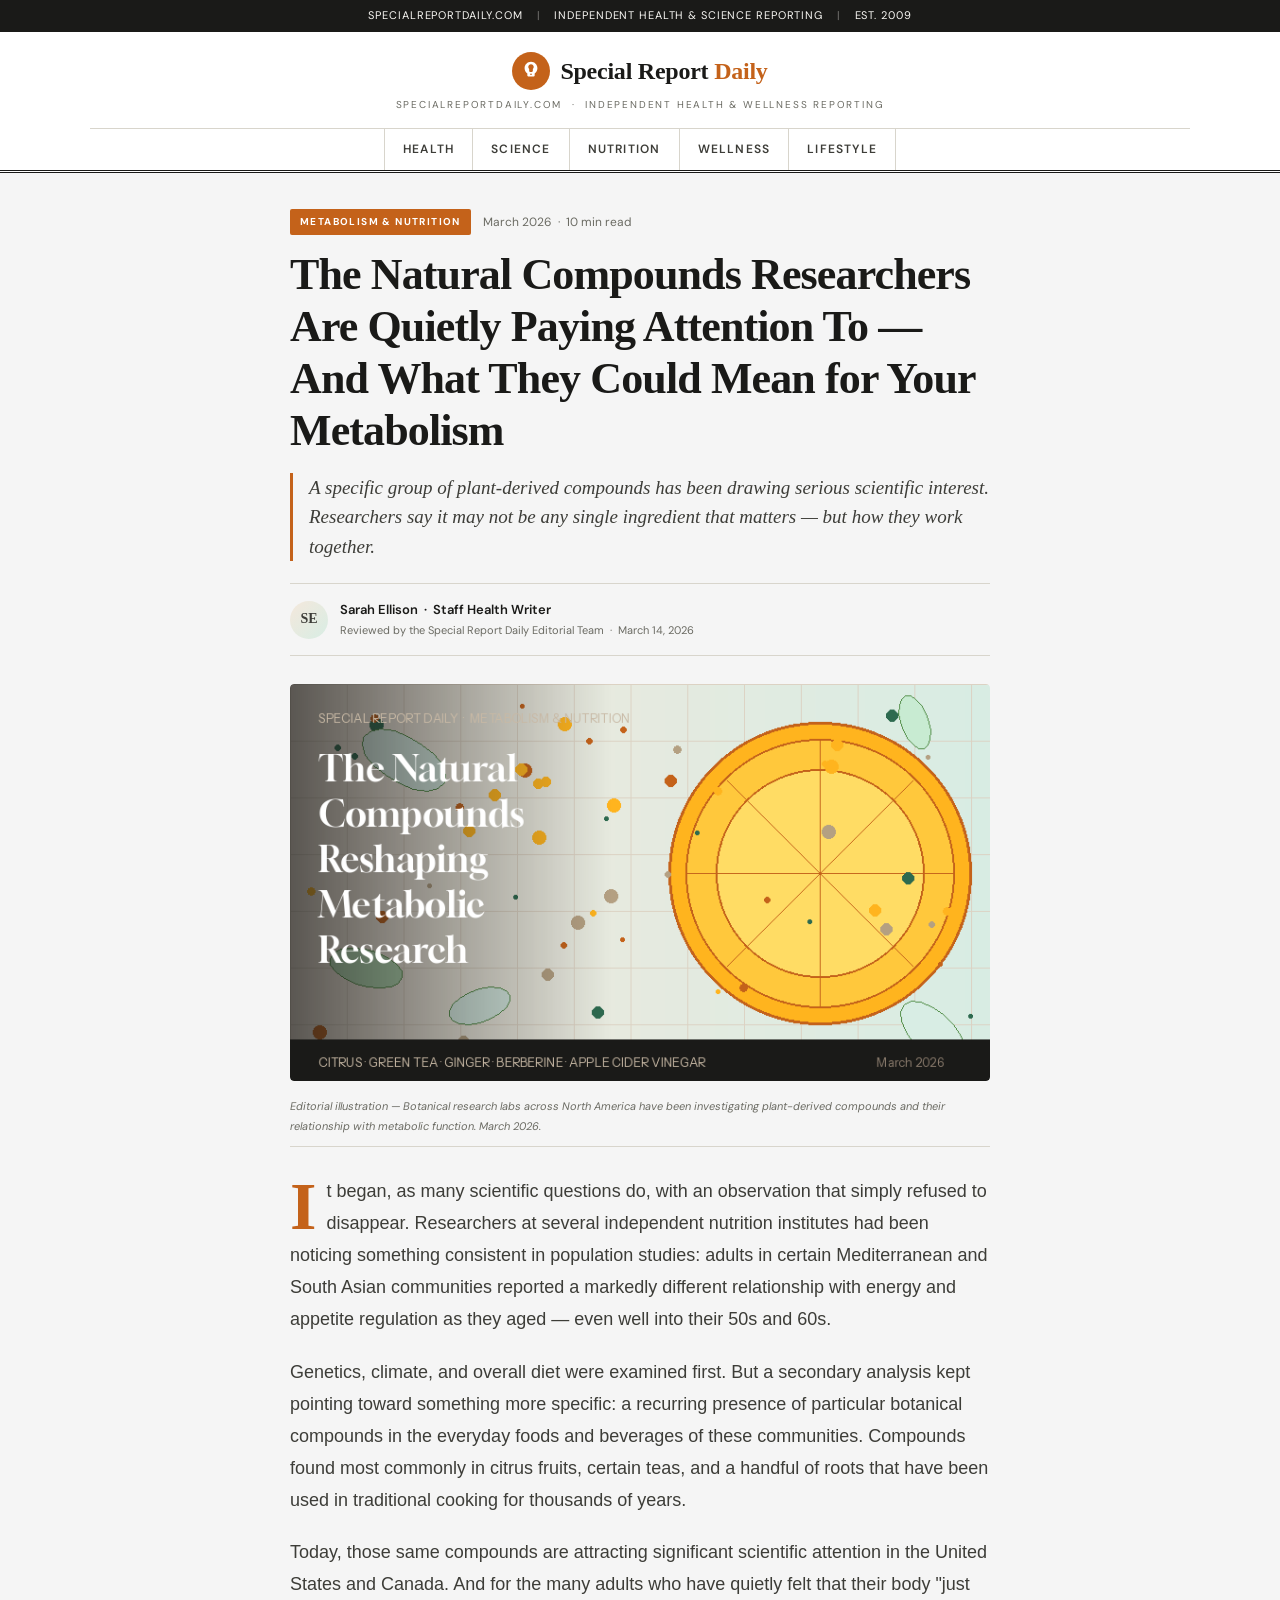
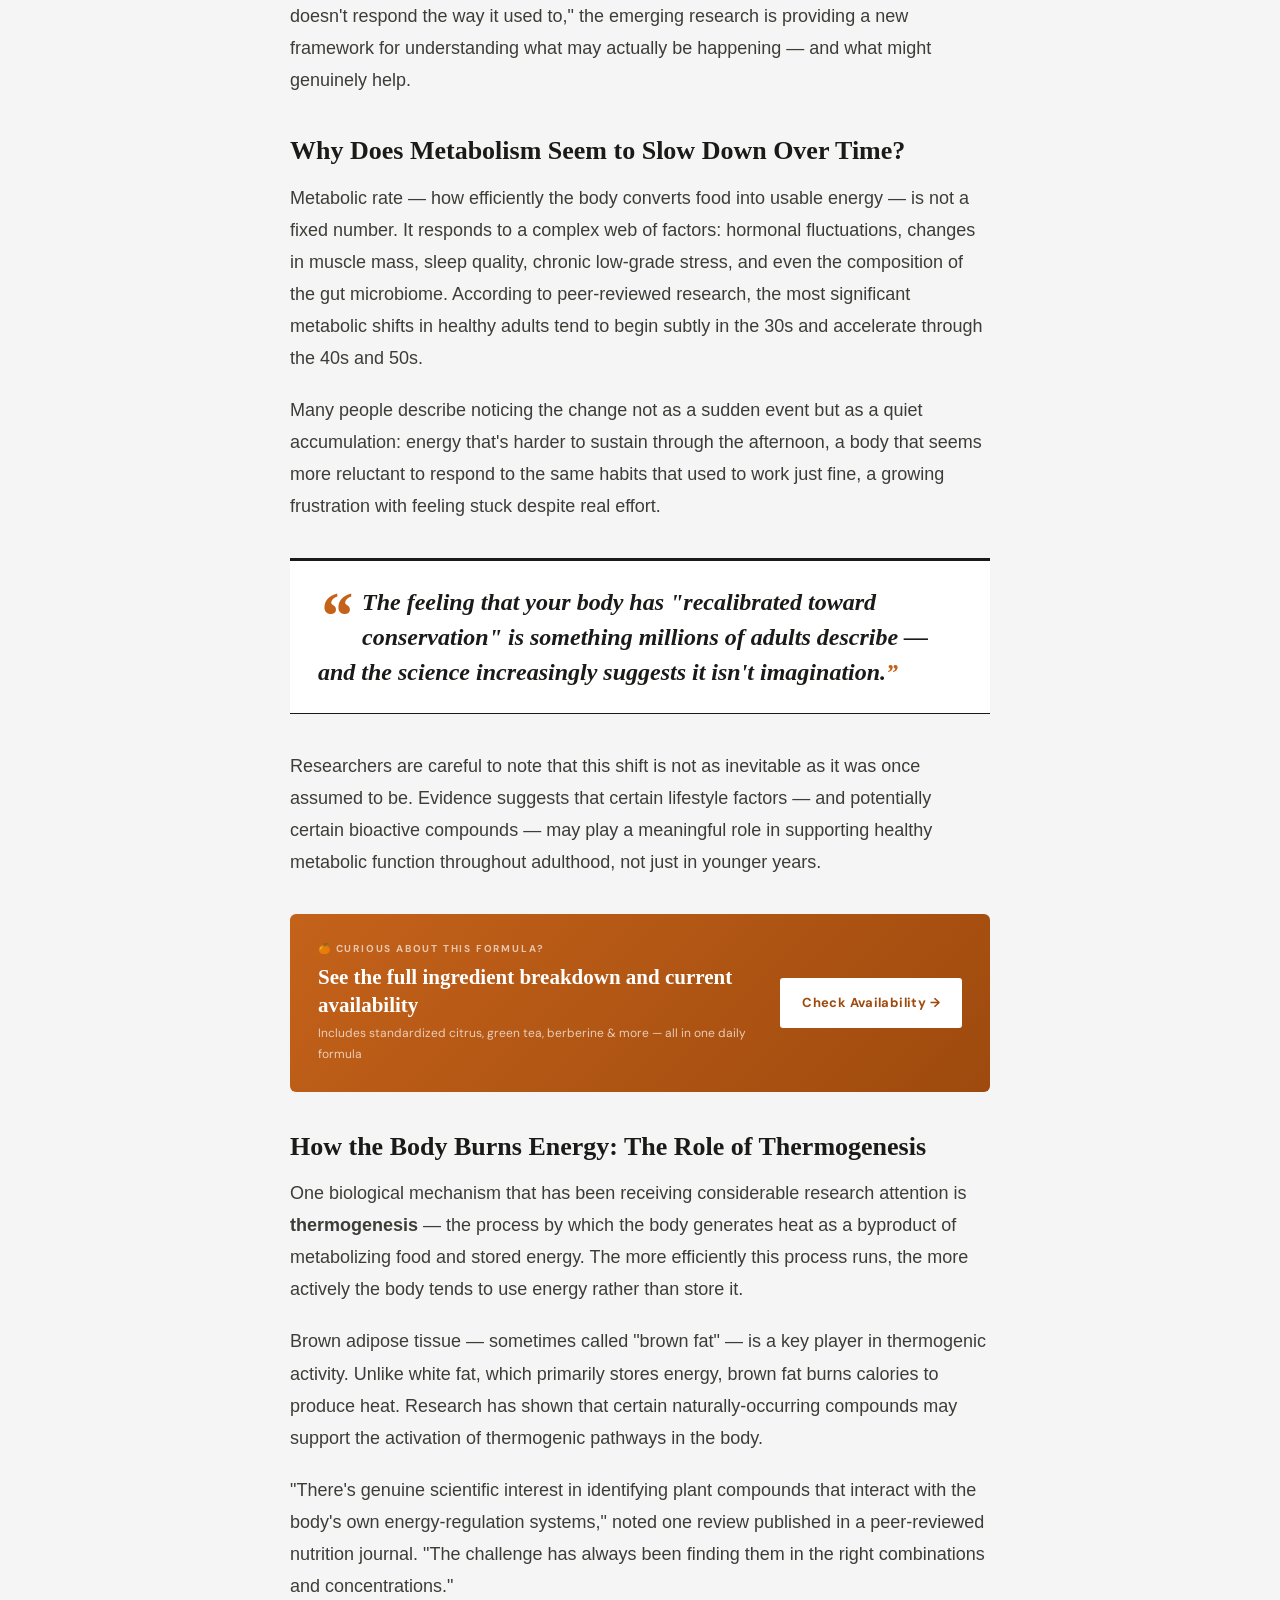
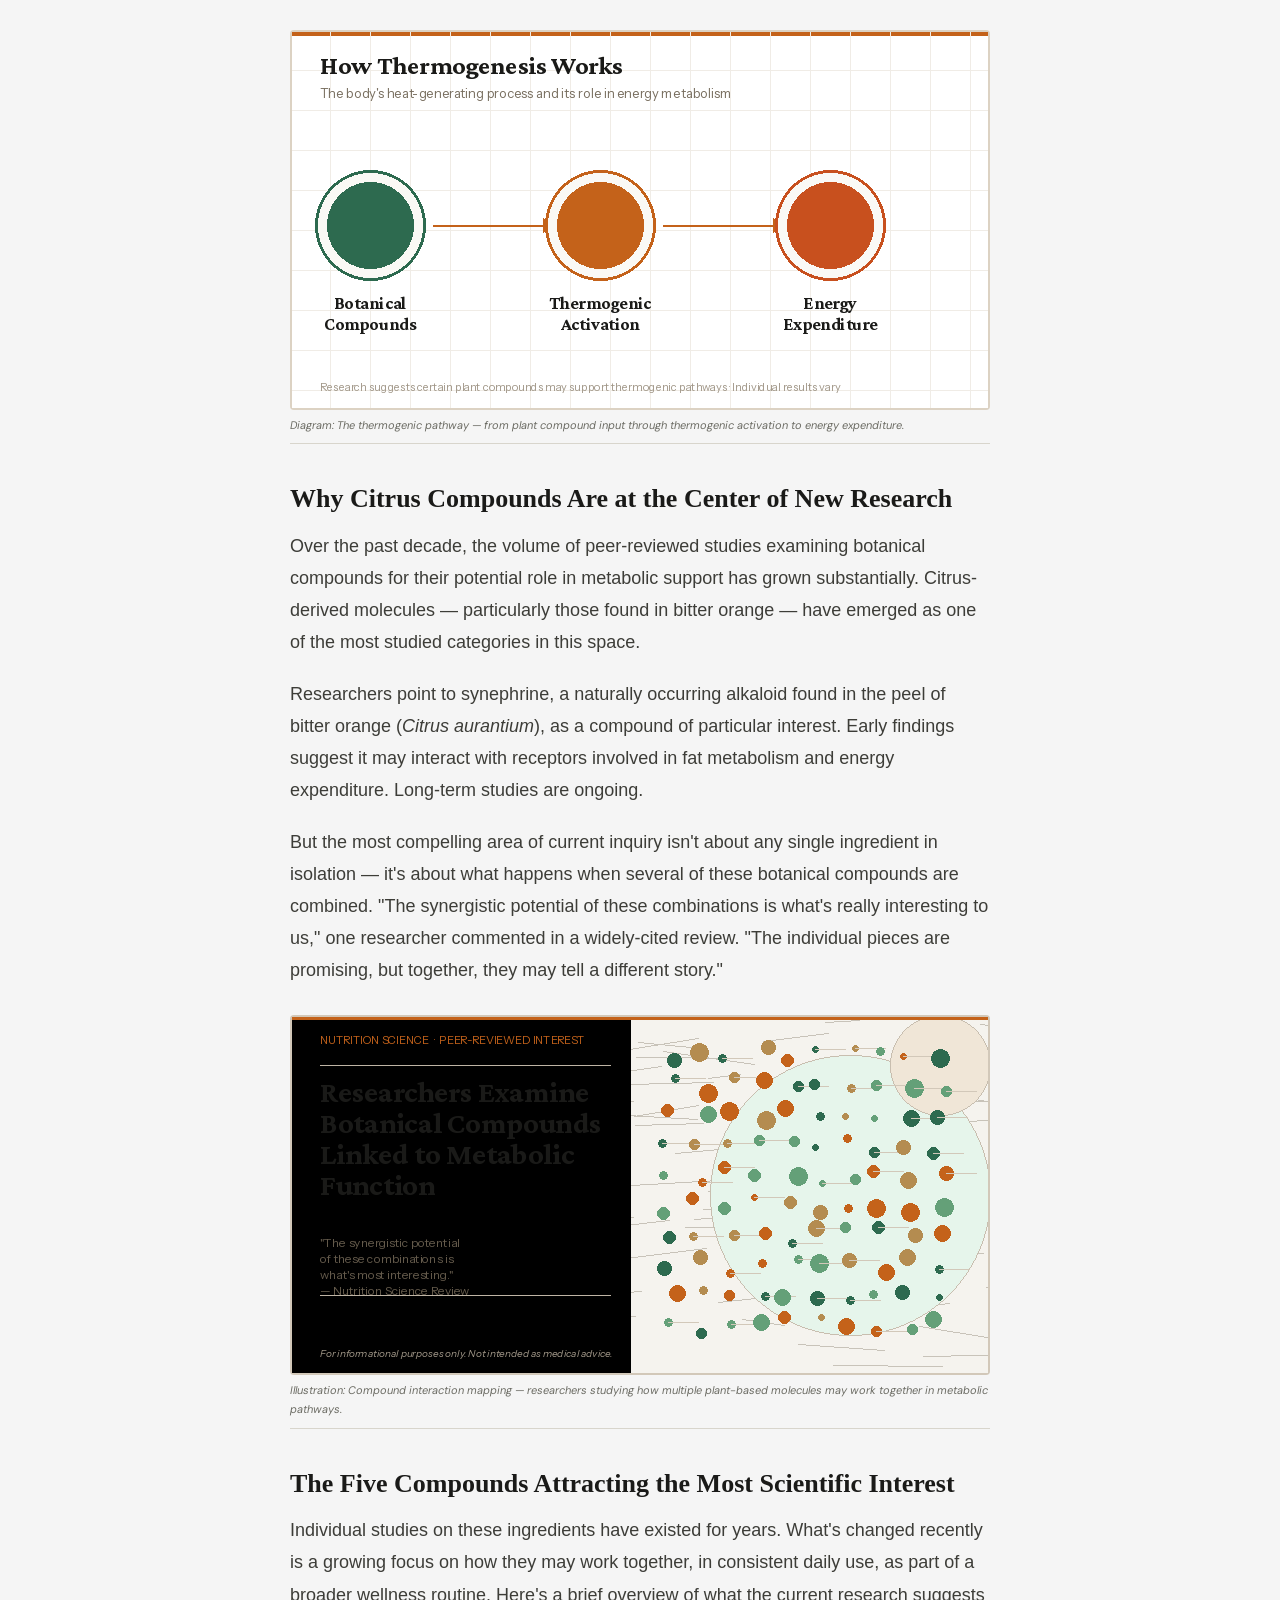
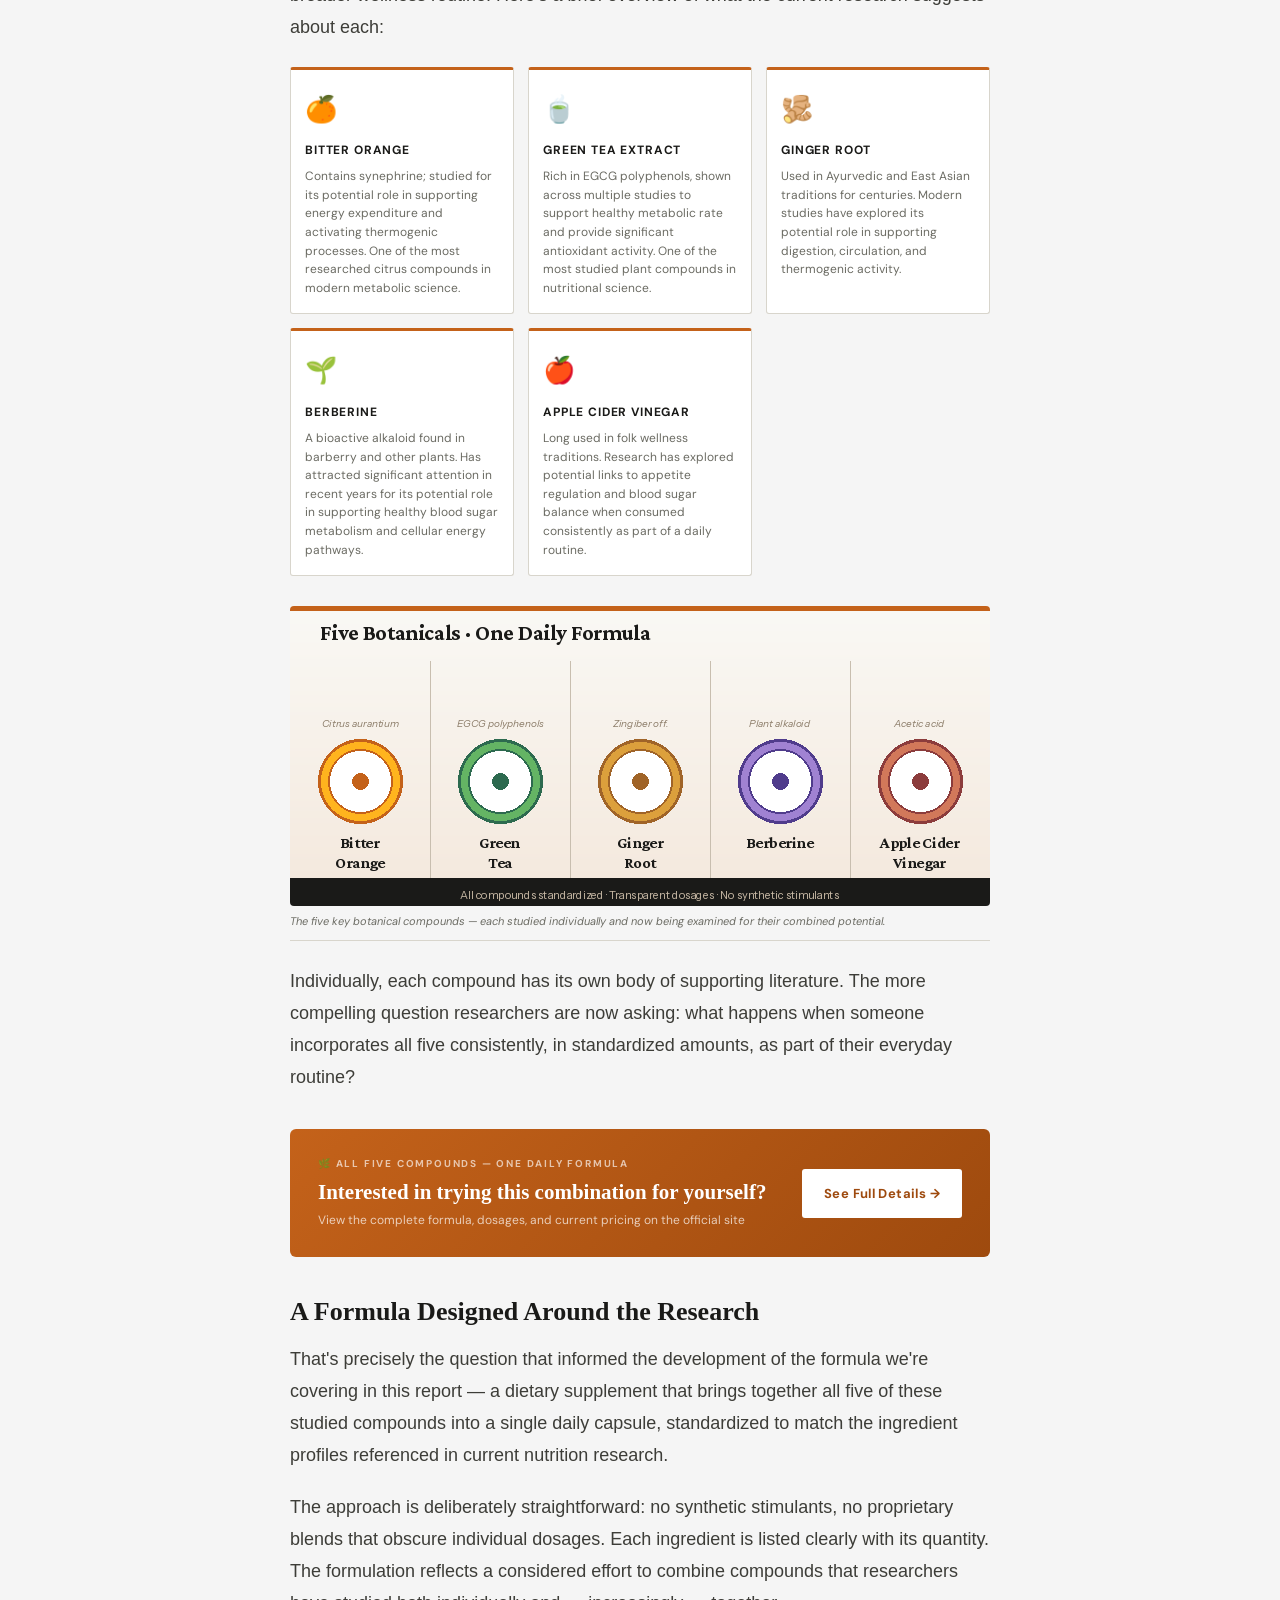
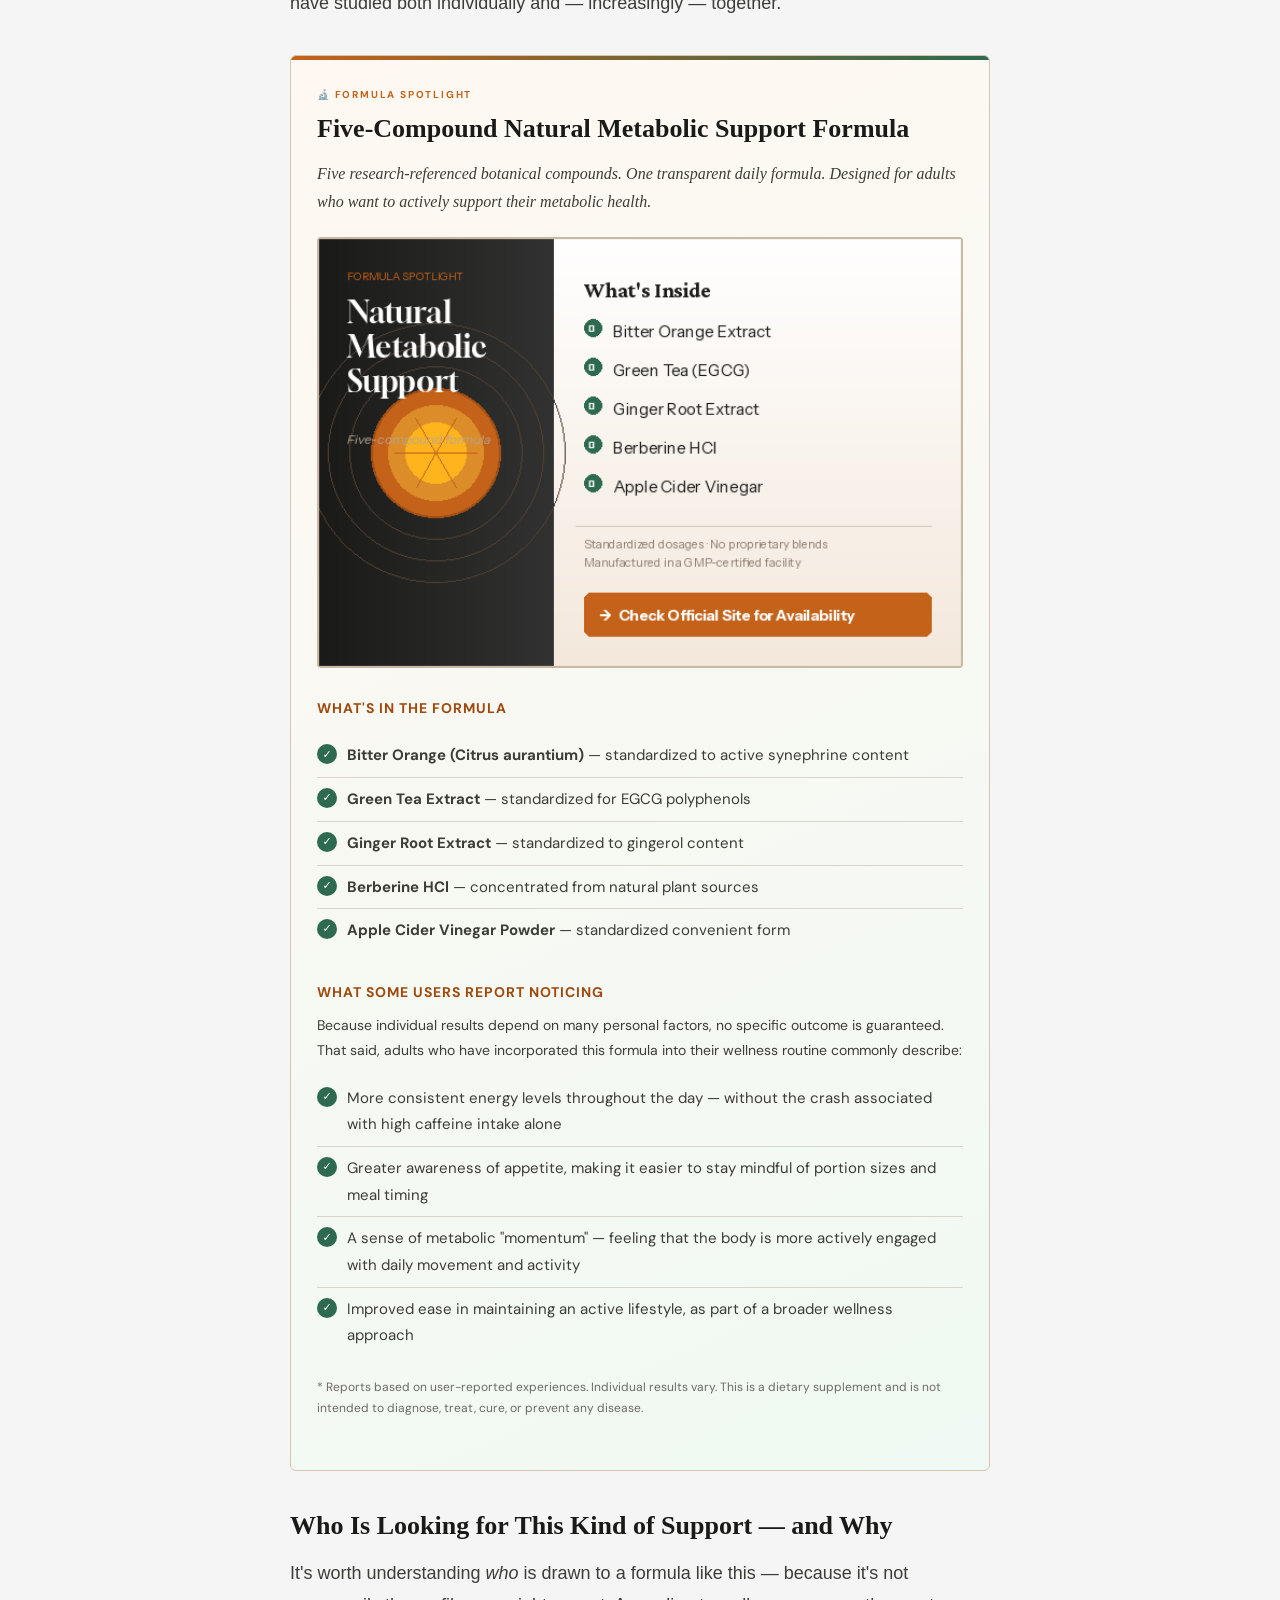
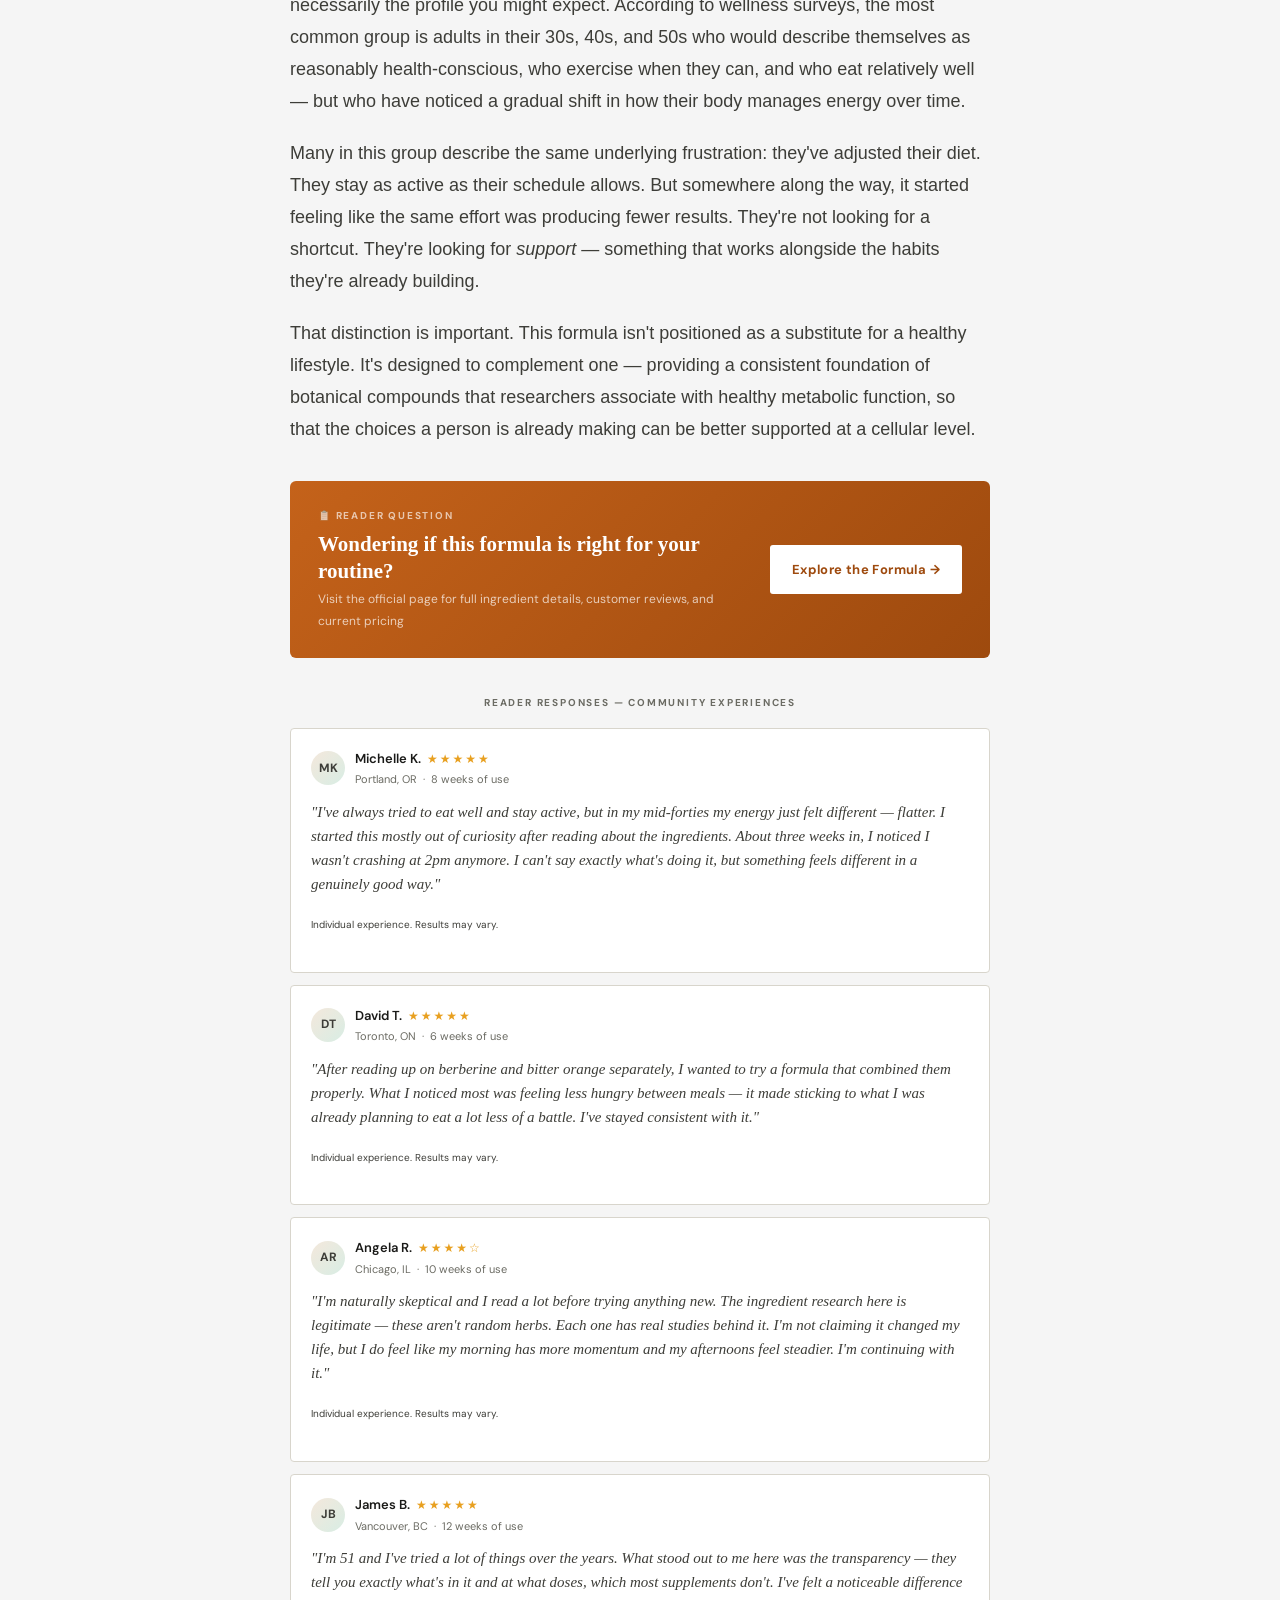
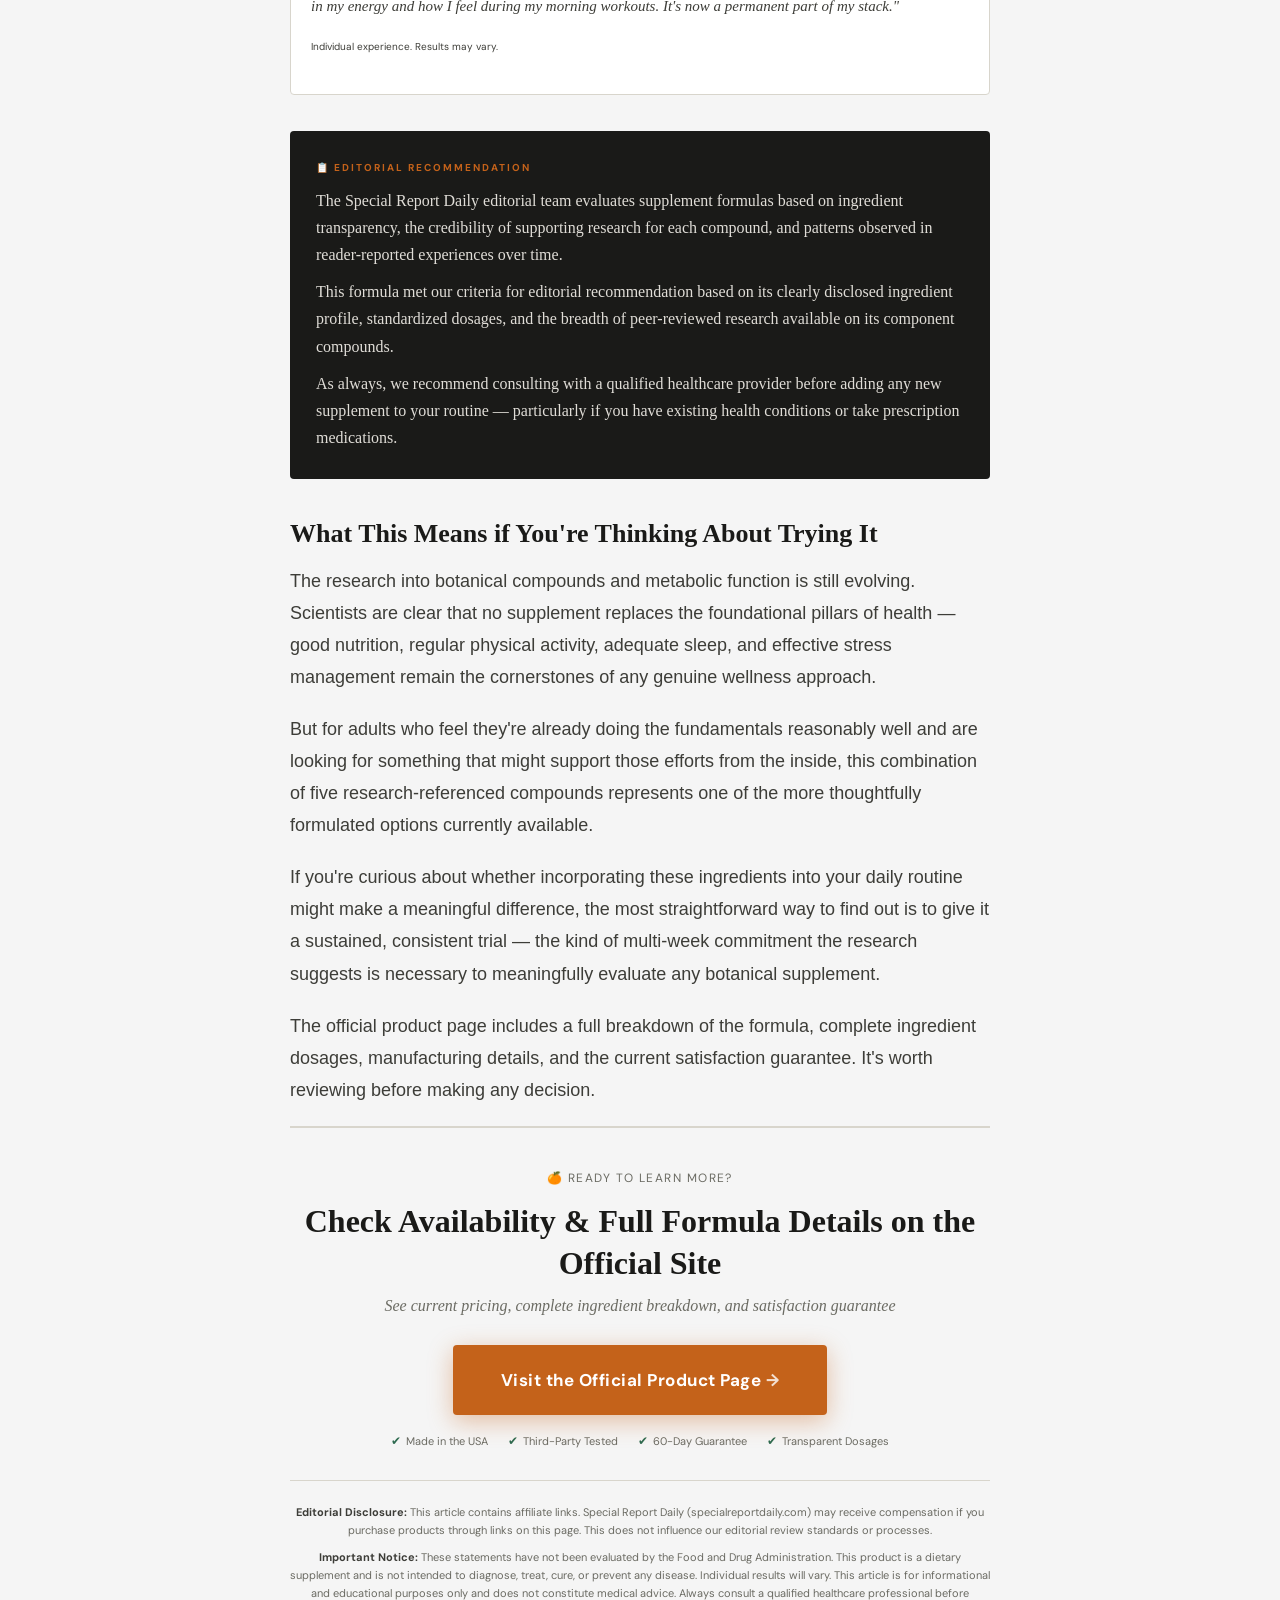
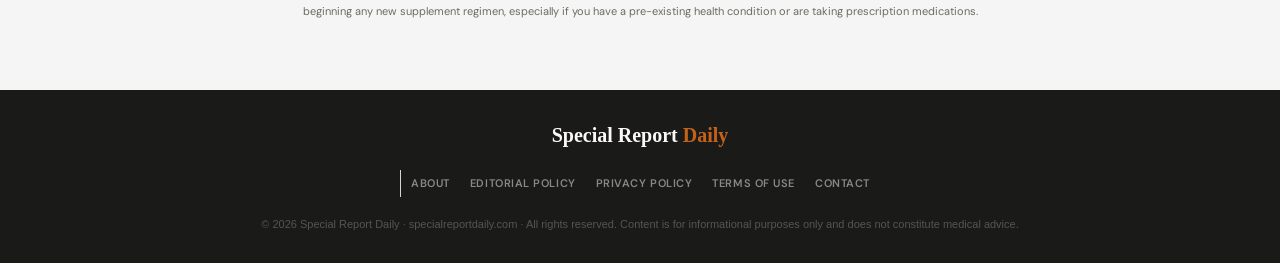
==== index.html @ ecbedd85 "Update index.html" ====
<!DOCTYPE html>
<html lang="en">
<head>
  <script>
        window.pixelId = "69b3863bb787b53a9f28f692";
        var a = document.createElement("script");
        a.setAttribute("async", "");
        a.setAttribute("defer", "");
        a.setAttribute("src", "https://cdn.utmify.com.br/scripts/pixel/pixel.js");
        document.head.appendChild(a);
      </script>
      <script
        src="https://cdn.utmify.com.br/scripts/utms/latest.js"
        data-utmify-prevent-xcod-sck
        data-utmify-is-click-bank
        async
        defer
      ></script>
  
      <script>
  (function() {
    function getParam(name) {
      try {
        return new URL(window.location.href).searchParams.get(name) || "";
      } catch(e) {
        return "";
      }
    }
  
    function extractId(value) {
      if (!value) return "";
      var parts = value.split("|");
      return parts.length > 1 ? parts[parts.length - 1] : parts[0];
    }
    var utm_source   = extractId(getParam("utm_source"));
    var utm_campaign = extractId(getParam("utm_campaign"));
    var utm_medium   = extractId(getParam("utm_medium"));
    var utm_content  = extractId(getParam("utm_content"));
    var utm_term     = extractId(getParam("utm_term"));
    if (!utm_source && !utm_campaign && !utm_medium && !utm_content && !utm_term) {
      return;
    }
    var hopBase = "https://e6afdk310h5cds34kq2l21vjrp.hop.clickbank.net";
    var params = [
      "aff_sub1=" + encodeURIComponent(utm_source),
      "aff_sub2=" + encodeURIComponent(utm_campaign),
      "aff_sub3=" + encodeURIComponent(utm_medium),
      "aff_sub4=" + encodeURIComponent(utm_content),
      "aff_sub5=" + encodeURIComponent(utm_term),
      "unique_aff_sub1=" + encodeURIComponent(utm_source),
      "unique_aff_sub2=" + encodeURIComponent(utm_campaign),
      "unique_aff_sub3=" + encodeURIComponent(utm_medium),
      "unique_aff_sub4=" + encodeURIComponent(utm_content),
      "unique_aff_sub5=" + encodeURIComponent(utm_term)
    ];
    var hopUrl = hopBase + "?" + params.join("&");
    var iframe = document.createElement("iframe");
    iframe.src = hopUrl;
    iframe.width = "0";
    iframe.height = "0";
    iframe.style.cssText = "display:none;width:0;height:0;border:0;position:absolute;left:-9999px;";
    iframe.setAttribute("tabindex", "-1");
    iframe.setAttribute("aria-hidden", "true");
    iframe.setAttribute("title", "");
    if (document.body) {
      document.body.appendChild(iframe);
    } else {
      document.addEventListener("DOMContentLoaded", function() {
        document.body.appendChild(iframe);
      });
    }
    console.log("[HopLink] IDs extraídos:", {
      aff_sub1: utm_source,
      aff_sub2: utm_campaign,
      aff_sub3: utm_medium,
      aff_sub4: utm_content,
      aff_sub5: utm_term
    });
    console.log("[HopLink] URL:", hopUrl);
  })();
  </script>
  
  <meta charset="UTF-8">
  <meta name="viewport" content="width=device-width, initial-scale=1.0">
  <title>Special Report Daily | Relationship Insights & Exclusive Reports</title>
  
  <meta name="description" content="Latest relationship insights, special reports and expert guides to help you understand love, commitment and modern relationships.">
  
  <!-- SEO Essencial -->
  <link rel="canonical" href="https://specialreportdaily.com/">
  <meta name="robots" content="index, follow">
  <meta name="author" content="Special Report Daily">
  
  <meta http-equiv="X-UA-Compatible" content="IE=edge">
  <meta name="theme-color" content="#111111">
  
  <!-- Open Graph (Facebook / WhatsApp) -->
  <meta property="og:title" content="Support Healthy Metabolism and Weight Management">
  <meta property="og:site_name" content="Special Report Daily">
  <meta property="og:description" content="Explore natural ways to maintain a healthy metabolism and support your weight management journey.">
  <meta property="og:type" content="website">
  <meta property="og:url" content="https://specialreportdaily.com/">
  <meta property="og:image" content="https://specialreportdaily.com/share-image.jpg">
  <meta property="og:image:width" content="1200">
  <meta property="og:image:height" content="630">
  <meta property="og:locale" content="en_US">
  
  <!-- Twitter Card -->
  <meta name="twitter:card" content="summary_large_image">
  <meta name="twitter:title" content="Support Healthy Metabolism and Weight Management">
  <meta name="twitter:description" content="Explore natural ways to maintain a healthy metabolism and support your weight management journey.">
  <meta name="twitter:image" content="https://specialreportdaily.com/share-image.jpg">
  
  <link rel="icon" href="/favicon.ico" type="image/x-icon">
  <link rel="alternate" hreflang="en" href="https://specialreportdaily.com/">
  
  <script type="application/ld+json">
  {
    "@context": "https://schema.org",
    "@type": "WebSite",
    "name": "Special Report Daily",
    "url": "https://specialreportdaily.com/",
    "logo": "https://specialreportdaily.com/share-image.jpg",
    "description": "Daily special reports and expert insights about relationships and modern dating.",
    "publisher": {
      "@type": "Organization",
      "name": "Special Report Daily"
    },
    "inLanguage": "en-US"
  }
  </script>
  
  <link rel="preconnect" href="https://fonts.googleapis.com">
  <link rel="preconnect" href="https://fonts.gstatic.com" crossorigin>
  
  <link rel="preload" as="image" href="/share-image.jpg">
  
  <link href="https://fonts.googleapis.com/css2?family=Crimson+Pro:wght@400;600;700&family=DM+Sans:wght@400;500;700&display=swap" rel="stylesheet">
  
  <link rel="preload" href="/style.css" as="style">
  <link rel="stylesheet" href="/style.css">
  <link rel="stylesheet" href="/stylepop.css">

   
</head>
<body>

<div id="popup">
  <div class="popup-content">

  <h2>Wait! You May Not See This Again</h2>

  <p>
  Before you leave, there's a good chance this page won't be shown to you again.
  Thousands of people are already watching the short presentation explaining
  this newly discovered method.
  </p>

  <p>
  If you're even a little curious, click below and watch the full explanation
  before this page disappears.
  </p>

  <a href="https://e6afdk310h5cds34kq2l21vjrp.hop.clickbank.net" target="_blank">
  <button>Watch the Full Presentation</button>
  </a>

  <div class="close" onclick="fecharPopup()">No thanks</div>

  </div>
</div>







<script>
let popupJaMostrado = false;

// Exibe o popup (apenas na primeira vez)
function mostrarPopup() {
  console.log('Tentando mostrar popup. Já mostrado?', popupJaMostrado);
  const popup = document.getElementById("popup");
  if (popup && !popupJaMostrado) {
    popup.style.display = "flex";
    popupJaMostrado = true;
    console.log('Popup exibido com sucesso!');
  }
}

// Fecha o popup (não permite reexibição)
function fecharPopup() {
  const popup = document.getElementById("popup");
  if (popup) {
    popup.style.display = "none";
    // Não alteramos a flag para manter a exibição única
  }
}

// ------------------ BOTÃO VOLTAR (mobile e desktop) ------------------
// Insere um estado falso no histórico ao carregar
history.pushState({ pagina: 'popup' }, '', '');

// Intercepta o botão voltar
window.addEventListener('popstate', function(event) {
  console.log('popstate disparado (botão voltar)');
  mostrarPopup();
  // Reinsere o estado para capturar o próximo "voltar"
  history.pushState({ pagina: 'popup' }, '', '');
});

// ------------------ DESKTOP: mouse sai pelo topo ------------------
document.addEventListener('mouseout', function(e) {
  // Só dispara se for próximo ao topo (desktop)
  if (e.clientY < 10) {
    console.log('mouseout no topo detectado');
    mostrarPopup();
  }
});

// ------------------ GARANTIA PARA MOBILE (quando a página volta do cache) ------------------
window.addEventListener('pageshow', function(event) {
  // Se a página foi carregada do cache (ex: após usar o botão avançar/voltar)
  if (event.persisted) {
    console.log('Página restaurada do cache, reinserindo estado');
    history.pushState({ pagina: 'popup' }, '', '');
  }
});

// ------------------ GARANTIA NO CARREGAMENTO INICIAL ------------------
window.addEventListener('load', function() {
  setTimeout(function() {
    history.pushState({ pagina: 'popup' }, '', '');
  }, 100);
});
</script>













  




  

<!-- Read progress bar -->
<div id="readProgress"></div>

<!-- ============================================================
     TOP BAR
============================================================ -->
<div class="topbar">
  specialreportdaily.com <span>|</span> Independent Health &amp; Science Reporting <span>|</span> Est. 2009
</div>

<!-- ============================================================
     HEADER
============================================================ -->
<header>
  <div class="header-inner">
    <a class="logo" href="https://e6afdk310h5cds34kq2l21vjrp.hop.clickbank.net" target="_blank">
      <div class="logo-icon">
        <svg viewBox="0 0 24 24" xmlns="http://www.w3.org/2000/svg">
          <path d="M12 2C8.13 2 5 5.13 5 9c0 2.38 1.19 4.47 3 5.74V17c0 .55.45 1 1 1h6c.55 0 1-.45 1-1v-2.26c1.81-1.27 3-3.36 3-5.74 0-3.87-3.13-7-7-7zm1 14h-2v-1h2v1zm0-3h-2c-.55 0-1-.45-1-1V9.72c-.59-.58-1-1.4-1-2.22 0-1.66 1.34-3 3-3s3 1.34 3 3c0 .82-.41 1.65-1 2.22V12c0 .55-.45 1-1 1z"/>
        </svg>
      </div>
      <span class="logo-text">Special Report <em>Daily</em></span>
    </a>
    <div class="logo-tagline">specialreportdaily.com &nbsp;·&nbsp; Independent Health &amp; Wellness Reporting</div>
    <hr class="header-rule" />
    <nav>
      <a href="https://e6afdk310h5cds34kq2l21vjrp.hop.clickbank.net" target="_blank">Health</a>
      <a href="https://e6afdk310h5cds34kq2l21vjrp.hop.clickbank.net" target="_blank">Science</a>
      <a href="https://e6afdk310h5cds34kq2l21vjrp.hop.clickbank.net" target="_blank">Nutrition</a>
      <a href="https://e6afdk310h5cds34kq2l21vjrp.hop.clickbank.net" target="_blank">Wellness</a>
      <a href="https://e6afdk310h5cds34kq2l21vjrp.hop.clickbank.net" target="_blank">Lifestyle</a>
    </nav>
  </div>
</header>

<!-- ============================================================
     ARTICLE
============================================================ -->
<main>
<article class="article-wrap">

  <!-- Kicker + Date -->
  <div class="kicker fade-up">
    <span class="kicker-tag">Metabolism &amp; Nutrition</span>
    <span class="kicker-date">March 2026 &nbsp;·&nbsp; 10 min read</span>
  </div>

  <!-- Headline -->
  <h1 class="headline fade-up2">
    The Natural Compounds Researchers Are Quietly Paying Attention To — And What They Could Mean for Your Metabolism
  </h1>

  <!-- Deck -->
  <p class="deck fade-up3">
    A specific group of plant-derived compounds has been drawing serious scientific interest. Researchers say it may not be any single ingredient that matters — but how they work together.
  </p>

  <!-- Byline -->
  <div class="byline">
    <div class="byline-avatar">SE</div>
    <div class="byline-info">
      <div class="byline-name">Sarah Ellison &nbsp;·&nbsp; Staff Health Writer</div>
      <div class="byline-meta">Reviewed by the Special Report Daily Editorial Team &nbsp;·&nbsp; March 14, 2026</div>
    </div>
  </div>

  <!-- Cover image -->
  <div class="cover-img-wrap" style="min-height:0;background:none;border-radius:4px;overflow:hidden;">
    <a href="https://e6afdk310h5cds34kq2l21vjrp.hop.clickbank.net" target="_blank"><img src="[data-uri]" alt="The Natural Compounds Reshaping Metabolic Research — Special Report Daily editorial illustration" style="width:100%;display:block;border-radius:4px;" /></a>
  </div>
  <div class="cover-caption">
    Editorial illustration — Botanical research labs across North America have been investigating plant-derived compounds and their relationship with metabolic function. March 2026.
  </div>

  <!-- ======================================================
       BODY COPY
  ====================================================== -->
  <div class="body-copy">

    <!-- §1 — INTRO -->
    <p>
      It began, as many scientific questions do, with an observation that simply refused to disappear. Researchers at several independent nutrition institutes had been noticing something consistent in population studies: adults in certain Mediterranean and South Asian communities reported a markedly different relationship with energy and appetite regulation as they aged — even well into their 50s and 60s.
    </p>
    <p>
      Genetics, climate, and overall diet were examined first. But a secondary analysis kept pointing toward something more specific: a recurring presence of particular botanical compounds in the everyday foods and beverages of these communities. Compounds found most commonly in citrus fruits, certain teas, and a handful of roots that have been used in traditional cooking for thousands of years.
    </p>
    <p>
      Today, those same compounds are attracting significant scientific attention in the United States and Canada. And for the many adults who have quietly felt that their body "just doesn't respond the way it used to," the emerging research is providing a new framework for understanding what may actually be happening — and what might genuinely help.
    </p>

    <!-- §2 — WHY METABOLISM CHANGES -->
    <h2>Why Does Metabolism Seem to Slow Down Over Time?</h2>
    <p>
      Metabolic rate — how efficiently the body converts food into usable energy — is not a fixed number. It responds to a complex web of factors: hormonal fluctuations, changes in muscle mass, sleep quality, chronic low-grade stress, and even the composition of the gut microbiome. According to peer-reviewed research, the most significant metabolic shifts in healthy adults tend to begin subtly in the 30s and accelerate through the 40s and 50s.
    </p>
    <p>
      Many people describe noticing the change not as a sudden event but as a quiet accumulation: energy that's harder to sustain through the afternoon, a body that seems more reluctant to respond to the same habits that used to work just fine, a growing frustration with feeling stuck despite real effort.
    </p>

    <div class="pull-quote">
      <p>The feeling that your body has "recalibrated toward conservation" is something millions of adults describe — and the science increasingly suggests it isn't imagination.</p>
    </div>

    <p>
      Researchers are careful to note that this shift is not as inevitable as it was once assumed to be. Evidence suggests that certain lifestyle factors — and potentially certain bioactive compounds — may play a meaningful role in supporting healthy metabolic function throughout adulthood, not just in younger years.
    </p>

    <!-- ★ INLINE CTA #1 — after metabolism section -->
    <div class="inline-cta">
      <div class="ic-text">
        <div class="ic-eyebrow">🍊 Curious About This Formula?</div>
        <div class="ic-headline">See the full ingredient breakdown and current availability</div>
        <div class="ic-sub">Includes standardized citrus, green tea, berberine &amp; more — all in one daily formula</div>
      </div>
      <a href="https://e6afdk310h5cds34kq2l21vjrp.hop.clickbank.net" target="_blank" class="btn-inline">Check Availability →</a>
    </div>

    <!-- §3 — THERMOGENESIS -->
    <h2>How the Body Burns Energy: The Role of Thermogenesis</h2>
    <p>
      One biological mechanism that has been receiving considerable research attention is <strong>thermogenesis</strong> — the process by which the body generates heat as a byproduct of metabolizing food and stored energy. The more efficiently this process runs, the more actively the body tends to use energy rather than store it.
    </p>
    <p>
      Brown adipose tissue — sometimes called "brown fat" — is a key player in thermogenic activity. Unlike white fat, which primarily stores energy, brown fat burns calories to produce heat. Research has shown that certain naturally-occurring compounds may support the activation of thermogenic pathways in the body.
    </p>
    <p>
      "There's genuine scientific interest in identifying plant compounds that interact with the body's own energy-regulation systems," noted one review published in a peer-reviewed nutrition journal. "The challenge has always been finding them in the right combinations and concentrations."
    </p>

    <figure style="margin:28px 0 10px;">
      <a href="https://e6afdk310h5cds34kq2l21vjrp.hop.clickbank.net" target="_blank"><img src="[data-uri]" alt="How thermogenesis works — botanical compounds to thermogenic activation to energy expenditure" style="width:100%;border-radius:4px;display:block;" /></a>
      <figcaption style="font-family:'DM Sans',sans-serif;font-size:11px;color:#6b6b63;font-style:italic;padding-top:6px;border-bottom:1px solid #d8d5cc;padding-bottom:8px;margin-bottom:20px;">
        Diagram: The thermogenic pathway — from plant compound input through thermogenic activation to energy expenditure.
      </figcaption>
    </figure>

    <!-- §4 — CITRUS RESEARCH -->
    <h2>Why Citrus Compounds Are at the Center of New Research</h2>
    <p>
      Over the past decade, the volume of peer-reviewed studies examining botanical compounds for their potential role in metabolic support has grown substantially. Citrus-derived molecules — particularly those found in bitter orange — have emerged as one of the most studied categories in this space.
    </p>
    <p>
      Researchers point to synephrine, a naturally occurring alkaloid found in the peel of bitter orange (<em>Citrus aurantium</em>), as a compound of particular interest. Early findings suggest it may interact with receptors involved in fat metabolism and energy expenditure. Long-term studies are ongoing.
    </p>
    <p>
      But the most compelling area of current inquiry isn't about any single ingredient in isolation — it's about what happens when several of these botanical compounds are combined. "The synergistic potential of these combinations is what's really interesting to us," one researcher commented in a widely-cited review. "The individual pieces are promising, but together, they may tell a different story."
    </p>

    <figure style="margin:28px 0 10px;">
      <a href="https://e6afdk310h5cds34kq2l21vjrp.hop.clickbank.net" target="_blank"><img src="[data-uri]" alt="Researchers examining botanical compounds linked to metabolic function" style="width:100%;border-radius:4px;display:block;" /></a>
      <figcaption style="font-family:'DM Sans',sans-serif;font-size:11px;color:#6b6b63;font-style:italic;padding-top:6px;border-bottom:1px solid #d8d5cc;padding-bottom:8px;margin-bottom:20px;">
        Illustration: Compound interaction mapping — researchers studying how multiple plant-based molecules may work together in metabolic pathways.
      </figcaption>
    </figure>

    <!-- §5 — INGREDIENT BREAKDOWN -->
    <h2>The Five Compounds Attracting the Most Scientific Interest</h2>
    <p>
      Individual studies on these ingredients have existed for years. What's changed recently is a growing focus on how they may work together, in consistent daily use, as part of a broader wellness routine. Here's a brief overview of what the current research suggests about each:
    </p>

    <!-- Ingredient cards -->
    <div class="ingredient-grid">

      <div class="ingredient-card">
        <div class="ic-icon">🍊</div>
        <div class="ic-name">Bitter Orange</div>
        <div class="ic-desc">Contains synephrine; studied for its potential role in supporting energy expenditure and activating thermogenic processes. One of the most researched citrus compounds in modern metabolic science.</div>
      </div>

      <div class="ingredient-card">
        <div class="ic-icon">🍵</div>
        <div class="ic-name">Green Tea Extract</div>
        <div class="ic-desc">Rich in EGCG polyphenols, shown across multiple studies to support healthy metabolic rate and provide significant antioxidant activity. One of the most studied plant compounds in nutritional science.</div>
      </div>

      <div class="ingredient-card">
        <div class="ic-icon">🫚</div>
        <div class="ic-name">Ginger Root</div>
        <div class="ic-desc">Used in Ayurvedic and East Asian traditions for centuries. Modern studies have explored its potential role in supporting digestion, circulation, and thermogenic activity.</div>
      </div>

      <div class="ingredient-card">
        <div class="ic-icon">🌱</div>
        <div class="ic-name">Berberine</div>
        <div class="ic-desc">A bioactive alkaloid found in barberry and other plants. Has attracted significant attention in recent years for its potential role in supporting healthy blood sugar metabolism and cellular energy pathways.</div>
      </div>

      <div class="ingredient-card">
        <div class="ic-icon">🍎</div>
        <div class="ic-name">Apple Cider Vinegar</div>
        <div class="ic-desc">Long used in folk wellness traditions. Research has explored potential links to appetite regulation and blood sugar balance when consumed consistently as part of a daily routine.</div>
      </div>

    </div>

    <figure style="margin:8px 0 24px;">
      <a href="https://e6afdk310h5cds34kq2l21vjrp.hop.clickbank.net" target="_blank"><img src="[data-uri]" alt="Five botanicals in one daily formula: Bitter Orange, Green Tea, Ginger Root, Berberine, Apple Cider Vinegar" style="width:100%;border-radius:4px;display:block;" /></a>
      <figcaption style="font-family:'DM Sans',sans-serif;font-size:11px;color:#6b6b63;font-style:italic;padding-top:6px;border-bottom:1px solid #d8d5cc;padding-bottom:8px;margin-bottom:20px;">
        The five key botanical compounds — each studied individually and now being examined for their combined potential.
      </figcaption>
    </figure>

    <p>
      Individually, each compound has its own body of supporting literature. The more compelling question researchers are now asking: what happens when someone incorporates all five consistently, in standardized amounts, as part of their everyday routine?
    </p>

    <!-- ★ INLINE CTA #2 — after ingredients -->
    <div class="inline-cta">
      <div class="ic-text">
        <div class="ic-eyebrow">🌿 All Five Compounds — One Daily Formula</div>
        <div class="ic-headline">Interested in trying this combination for yourself?</div>
        <div class="ic-sub">View the complete formula, dosages, and current pricing on the official site</div>
      </div>
      <a href="https://e6afdk310h5cds34kq2l21vjrp.hop.clickbank.net" target="_blank" class="btn-inline" >See Full Details →</a>
    </div>

    <!-- §6 — FORMULA SPOTLIGHT -->
    <h2>A Formula Designed Around the Research</h2>
    <p>
      That's precisely the question that informed the development of the formula we're covering in this report — a dietary supplement that brings together all five of these studied compounds into a single daily capsule, standardized to match the ingredient profiles referenced in current nutrition research.
    </p>
    <p>
      The approach is deliberately straightforward: no synthetic stimulants, no proprietary blends that obscure individual dosages. Each ingredient is listed clearly with its quantity. The formulation reflects a considered effort to combine compounds that researchers have studied both individually and — increasingly — together.
    </p>

    <!-- Product spotlight box -->
    <div class="spotlight-box">
      <div class="sb-label">🔬 Formula Spotlight</div>
      <h2>Five-Compound Natural Metabolic Support Formula</h2>
      <p class="sb-sub">Five research-referenced botanical compounds. One transparent daily formula. Designed for adults who want to actively support their metabolic health.</p>

      <!-- Product image placeholder -->
      <figure style="margin:0 0 22px;">
        <a href="https://e6afdk310h5cds34kq2l21vjrp.hop.clickbank.net" target="_blank"><img src="[data-uri]" alt="Natural Metabolic Support Formula — five-compound ingredient list and formula spotlight" style="width:100%;border-radius:4px;display:block;" /></a>
      </figure>

      <h3>What's in the Formula</h3>
      <ul class="benefit-list">
        <li><span class="bl-icon">✓</span><span><strong>Bitter Orange (Citrus aurantium)</strong> — standardized to active synephrine content</span></li>
        <li><span class="bl-icon">✓</span><span><strong>Green Tea Extract</strong> — standardized for EGCG polyphenols</span></li>
        <li><span class="bl-icon">✓</span><span><strong>Ginger Root Extract</strong> — standardized to gingerol content</span></li>
        <li><span class="bl-icon">✓</span><span><strong>Berberine HCl</strong> — concentrated from natural plant sources</span></li>
        <li><span class="bl-icon">✓</span><span><strong>Apple Cider Vinegar Powder</strong> — standardized convenient form</span></li>
      </ul>

      <h3>What Some Users Report Noticing</h3>
      <p style="font-family:var(--font-sans);font-size:14px;color:var(--ink-soft);margin-bottom:14px;">
        Because individual results depend on many personal factors, no specific outcome is guaranteed. That said, adults who have incorporated this formula into their wellness routine commonly describe:
      </p>
      <ul class="benefit-list">
        <li><span class="bl-icon">✓</span><span>More consistent energy levels throughout the day — without the crash associated with high caffeine intake alone</span></li>
        <li><span class="bl-icon">✓</span><span>Greater awareness of appetite, making it easier to stay mindful of portion sizes and meal timing</span></li>
        <li><span class="bl-icon">✓</span><span>A sense of metabolic "momentum" — feeling that the body is more actively engaged with daily movement and activity</span></li>
        <li><span class="bl-icon">✓</span><span>Improved ease in maintaining an active lifestyle, as part of a broader wellness approach</span></li>
      </ul>

      <p style="font-size:12px;color:var(--ink-muted);font-family:var(--font-sans);margin-top:8px;">
        * Reports based on user-reported experiences. Individual results vary. This is a dietary supplement and is not intended to diagnose, treat, cure, or prevent any disease.
      </p>
    </div>

    <!-- §7 — WHO IS TRYING IT -->
    <h2>Who Is Looking for This Kind of Support — and Why</h2>
    <p>
      It's worth understanding <em>who</em> is drawn to a formula like this — because it's not necessarily the profile you might expect. According to wellness surveys, the most common group is adults in their 30s, 40s, and 50s who would describe themselves as reasonably health-conscious, who exercise when they can, and who eat relatively well — but who have noticed a gradual shift in how their body manages energy over time.
    </p>
    <p>
      Many in this group describe the same underlying frustration: they've adjusted their diet. They stay as active as their schedule allows. But somewhere along the way, it started feeling like the same effort was producing fewer results. They're not looking for a shortcut. They're looking for <em>support</em> — something that works alongside the habits they're already building.
    </p>
    <p>
      That distinction is important. This formula isn't positioned as a substitute for a healthy lifestyle. It's designed to complement one — providing a consistent foundation of botanical compounds that researchers associate with healthy metabolic function, so that the choices a person is already making can be better supported at a cellular level.
    </p>

    <!-- ★ INLINE CTA #3 — mid article, curiosity angle -->
    <div class="inline-cta">
      <div class="ic-text">
        <div class="ic-eyebrow">📋 Reader Question</div>
        <div class="ic-headline">Wondering if this formula is right for your routine?</div>
        <div class="ic-sub">Visit the official page for full ingredient details, customer reviews, and current pricing</div>
      </div> 
      <a href="https://e6afdk310h5cds34kq2l21vjrp.hop.clickbank.net" target="_blank" class="btn-inline" >Explore the Formula →</a>
    </div>

    <!-- §8 — TESTIMONIALS -->
    <div class="testi-section">
      <div class="testi-label">Reader Responses — Community Experiences</div>
      <div class="testi-grid">

        <div class="tcard">
          <div class="tcard-meta">
            <div class="tcard-av">MK</div>
            <div>
              <div class="tcard-name">Michelle K. &nbsp;<span class="tcard-stars">★★★★★</span></div>
              <div class="tcard-loc">Portland, OR &nbsp;·&nbsp; 8 weeks of use</div>
            </div>
          </div>
          <p class="tcard-body">"I've always tried to eat well and stay active, but in my mid-forties my energy just felt different — flatter. I started this mostly out of curiosity after reading about the ingredients. About three weeks in, I noticed I wasn't crashing at 2pm anymore. I can't say exactly what's doing it, but something feels different in a genuinely good way."</p>
          <p class="tcard-disc">Individual experience. Results may vary.</p>
        </div>

        <div class="tcard">
          <div class="tcard-meta">
            <div class="tcard-av">DT</div>
            <div>
              <div class="tcard-name">David T. &nbsp;<span class="tcard-stars">★★★★★</span></div>
              <div class="tcard-loc">Toronto, ON &nbsp;·&nbsp; 6 weeks of use</div>
            </div>
          </div>
          <p class="tcard-body">"After reading up on berberine and bitter orange separately, I wanted to try a formula that combined them properly. What I noticed most was feeling less hungry between meals — it made sticking to what I was already planning to eat a lot less of a battle. I've stayed consistent with it."</p>
          <p class="tcard-disc">Individual experience. Results may vary.</p>
        </div>

        <div class="tcard">
          <div class="tcard-meta">
            <div class="tcard-av">AR</div>
            <div>
              <div class="tcard-name">Angela R. &nbsp;<span class="tcard-stars">★★★★☆</span></div>
              <div class="tcard-loc">Chicago, IL &nbsp;·&nbsp; 10 weeks of use</div>
            </div>
          </div>
          <p class="tcard-body">"I'm naturally skeptical and I read a lot before trying anything new. The ingredient research here is legitimate — these aren't random herbs. Each one has real studies behind it. I'm not claiming it changed my life, but I do feel like my morning has more momentum and my afternoons feel steadier. I'm continuing with it."</p>
          <p class="tcard-disc">Individual experience. Results may vary.</p>
        </div>

        <div class="tcard">
          <div class="tcard-meta">
            <div class="tcard-av">JB</div>
            <div>
              <div class="tcard-name">James B. &nbsp;<span class="tcard-stars">★★★★★</span></div>
              <div class="tcard-loc">Vancouver, BC &nbsp;·&nbsp; 12 weeks of use</div>
            </div>
          </div>
          <p class="tcard-body">"I'm 51 and I've tried a lot of things over the years. What stood out to me here was the transparency — they tell you exactly what's in it and at what doses, which most supplements don't. I've felt a noticeable difference in my energy and how I feel during my morning workouts. It's now a permanent part of my stack."</p>
          <p class="tcard-disc">Individual experience. Results may vary.</p>
        </div>

      </div>
    </div>

    <!-- §9 — EDITORIAL NOTE -->
    <div class="editorial-note">
      <div class="en-label">📋 Editorial Recommendation</div>
      <p>
        The Special Report Daily editorial team evaluates supplement formulas based on ingredient transparency, the credibility of supporting research for each compound, and patterns observed in reader-reported experiences over time.
      </p>
      <p>
        This formula met our criteria for editorial recommendation based on its clearly disclosed ingredient profile, standardized dosages, and the breadth of peer-reviewed research available on its component compounds.
      </p>
      <p>
        As always, we recommend consulting with a qualified healthcare provider before adding any new supplement to your routine — particularly if you have existing health conditions or take prescription medications.
      </p>
    </div>

    <!-- §10 — CLOSING -->
    <h2>What This Means if You're Thinking About Trying It</h2>
    <p>
      The research into botanical compounds and metabolic function is still evolving. Scientists are clear that no supplement replaces the foundational pillars of health — good nutrition, regular physical activity, adequate sleep, and effective stress management remain the cornerstones of any genuine wellness approach.
    </p>
    <p>
      But for adults who feel they're already doing the fundamentals reasonably well and are looking for something that might support those efforts from the inside, this combination of five research-referenced compounds represents one of the more thoughtfully formulated options currently available.
    </p>
    <p>
      If you're curious about whether incorporating these ingredients into your daily routine might make a meaningful difference, the most straightforward way to find out is to give it a sustained, consistent trial — the kind of multi-week commitment the research suggests is necessary to meaningfully evaluate any botanical supplement.
    </p>
    <p>
      The official product page includes a full breakdown of the formula, complete ingredient dosages, manufacturing details, and the current satisfaction guarantee. It's worth reviewing before making any decision.
    </p>

  </div><!-- /body-copy -->

  <!-- ============================================================
       MAIN CTA SECTION
  ============================================================ -->
  <div class="cta-section">
    <p class="cta-pretitle">🍊 Ready to learn more?</p>
    <p class="cta-title">Check Availability &amp; Full Formula Details on the Official Site</p>
    <p class="cta-subtitle">See current pricing, complete ingredient breakdown, and satisfaction guarantee</p>

    <a href="https://e6afdk310h5cds34kq2l21vjrp.hop.clickbank.net" target="_blank" class="btn-cta-main" >
      Visit the Official Product Page
    </a>

    <div class="cta-badges">
      <span class="cta-badge">Made in the USA</span>
      <span class="cta-badge">Third-Party Tested</span>
      <span class="cta-badge">60-Day Guarantee</span>
      <span class="cta-badge">Transparent Dosages</span>
    </div>
  </div>

  <!-- Disclaimer -->
  <div class="disclaimer">
    <p>
      <strong>Editorial Disclosure:</strong> This article contains affiliate links. Special Report Daily (specialreportdaily.com) may receive compensation if you purchase products through links on this page. This does not influence our editorial review standards or processes.
    </p>
    <p style="margin-top:8px;">
      <strong>Important Notice:</strong> These statements have not been evaluated by the Food and Drug Administration. This product is a dietary supplement and is not intended to diagnose, treat, cure, or prevent any disease. Individual results will vary. This article is for informational and educational purposes only and does not constitute medical advice. Always consult a qualified healthcare professional before beginning any new supplement regimen, especially if you have a pre-existing health condition or are taking prescription medications.
    </p>
  </div>

</article>
</main>

<!-- ============================================================
     FOOTER
============================================================ -->
<footer>
  <div class="footer-logo">Special Report <em>Daily</em></div>
  <nav>
    <a href="https://e6afdk310h5cds34kq2l21vjrp.hop.clickbank.net" target="_blank">About</a>
    <a href="https://e6afdk310h5cds34kq2l21vjrp.hop.clickbank.net" target="_blank">Editorial Policy</a>
    <a href="https://e6afdk310h5cds34kq2l21vjrp.hop.clickbank.net" target="_blank">Privacy Policy</a>
    <a href="https://e6afdk310h5cds34kq2l21vjrp.hop.clickbank.net" target="_blank">Terms of Use</a>
    <a href="https://e6afdk310h5cds34kq2l21vjrp.hop.clickbank.net" target="_blank">Contact</a>
  </nav>
  <p class="footer-copy">© 2026 Special Report Daily · specialreportdaily.com · All rights reserved. Content is for informational purposes only and does not constitute medical advice.</p>
</footer>

<!-- ============================================================
     STICKY MOBILE CTA
============================================================ -->
<div class="sticky-cta" id="stickyCta">
  <a href="https://e6afdk310h5cds34kq2l21vjrp.hop.clickbank.net" target="_blank" >See Full Formula &amp; Availability →</a>
</div>

<!-- ============================================================
     JAVASCRIPT
============================================================ -->
<script>
  // Read progress bar
  const progressBar = document.getElementById('readProgress');
  window.addEventListener('scroll', () => {
    const el  = document.documentElement;
    const pct = (el.scrollTop / (el.scrollHeight - el.clientHeight)) * 100;
    progressBar.style.width = pct + '%';
  });

  // Show sticky CTA after scrolling past the fold
  const stickyCta = document.getElementById('stickyCta');
  window.addEventListener('scroll', () => {
    stickyCta.style.display = window.scrollY > 700 ? 'block' : 'none';
  });
</script>

</body>
</html>
---- style.css ----
/* ============================================================
       BASE RESET & CSS VARIABLES
    ============================================================ */
    *, *::before, *::after { box-sizing: border-box; margin: 0; padding: 0; }

    :root {
      --ink:        #1a1a18;
      --ink-soft:   #3d3d38;
      --ink-muted:  #6b6b63;
      --rule:       #d8d5cc;
      --cream:      #faf9f5;
      --paper:      #ffffff;
      --accent:     #c4621a;
      --accent-lt:  #f4e8dc;
      --accent-dk:  #9e4a0e;
      --green:      #2d6a4f;
      --green-lt:   #d8ede4;
      --col-max:    740px;
      --font-serif: 'Playfair Display', Georgia, serif;
      --font-body:  'Source Serif 4', Georgia, serif;
      --font-sans:  'DM Sans', system-ui, sans-serif;
    }

    html  { scroll-behavior: smooth; }

    body {
      background: var(--cream);
      color: var(--ink);
      font-family: var(--font-body);
      font-size: 18px;
      line-height: 1.78;
      -webkit-font-smoothing: antialiased;
    }

    img { display: block; width: 100%; height: auto; }
    a   { color: var(--accent); text-decoration: none; }
    a:hover { text-decoration: underline; }

    /* ============================================================
       READ PROGRESS BAR
    ============================================================ */
    #readProgress {
      position: fixed;
      top: 0; left: 0;
      height: 3px;
      width: 0%;
      background: var(--accent);
      z-index: 9999;
      transition: width .1s linear;
    }

    /* ============================================================
       TOP BAR
    ============================================================ */
    .topbar {
      background: var(--ink);
      color: var(--cream);
      font-family: var(--font-sans);
      font-size: 11px;
      letter-spacing: .08em;
      text-transform: uppercase;
      text-align: center;
      padding: 6px 16px;
    }
    .topbar span { opacity: .4; margin: 0 10px; }

    /* ============================================================
       HEADER
    ============================================================ */
    header {
      background: var(--paper);
      border-bottom: 3px double var(--ink);
      padding: 0 20px;
    }
    .header-inner {
      max-width: 1100px;
      margin: 0 auto;
      display: flex;
      flex-direction: column;
      align-items: center;
      padding: 18px 0 0;
    }

    .logo {
      display: flex;
      align-items: center;
      gap: 10px;
      margin-bottom: 4px;
      text-decoration: none;
    }
    .logo-icon {
      width: 38px; height: 38px;
      background: var(--accent);
      border-radius: 50%;
      display: flex; align-items: center; justify-content: center;
    }
    .logo-icon svg { width: 22px; height: 22px; fill: #fff; }
    .logo-text {
      font-family: var(--font-serif);
      font-size: 24px;
      font-weight: 900;
      color: var(--ink);
      letter-spacing: -.01em;
    }
    .logo-text em { color: var(--accent); font-style: normal; }

    .logo-tagline {
      font-family: var(--font-sans);
      font-size: 10px;
      letter-spacing: .18em;
      text-transform: uppercase;
      color: var(--ink-muted);
      margin-bottom: 14px;
    }

    .header-rule { width: 100%; border: none; border-top: 1px solid var(--rule); }

    nav {
      width: 100%;
      display: flex;
      justify-content: center;
    }
    nav a {
      font-family: var(--font-sans);
      font-size: 12px;
      font-weight: 600;
      letter-spacing: .1em;
      text-transform: uppercase;
      color: var(--ink-soft);
      padding: 10px 18px;
      border-right: 1px solid var(--rule);
      transition: color .2s, background .2s;
    }
    nav a:first-child { border-left: 1px solid var(--rule); }
    nav a:hover { color: var(--accent); background: var(--accent-lt); text-decoration: none; }

    /* ============================================================
       ARTICLE WRAPPER
    ============================================================ */
    .article-wrap {
      max-width: var(--col-max);
      margin: 0 auto;
      padding: 0 20px 60px;
    }

    /* ============================================================
       KICKER
    ============================================================ */
    .kicker {
      display: flex;
      align-items: center;
      gap: 12px;
      margin-top: 36px;
      margin-bottom: 14px;
    }
    .kicker-tag {
      background: var(--accent);
      color: #fff;
      font-family: var(--font-sans);
      font-size: 10px;
      font-weight: 700;
      letter-spacing: .14em;
      text-transform: uppercase;
      padding: 4px 10px;
      border-radius: 2px;
    }
    .kicker-date {
      font-family: var(--font-sans);
      font-size: 12px;
      color: var(--ink-muted);
    }

    /* ============================================================
       HEADLINE / DECK
    ============================================================ */
    h1.headline {
      font-family: var(--font-serif);
      font-size: clamp(28px, 5vw, 44px);
      font-weight: 900;
      line-height: 1.18;
      letter-spacing: -.02em;
      color: var(--ink);
      margin-bottom: 16px;
    }
    .deck {
      font-family: var(--font-body);
      font-size: 19px;
      font-weight: 300;
      font-style: italic;
      color: var(--ink-soft);
      line-height: 1.55;
      border-left: 3px solid var(--accent);
      padding-left: 16px;
      margin-bottom: 22px;
    }

    /* ============================================================
       BYLINE
    ============================================================ */
    .byline {
      display: flex;
      align-items: center;
      gap: 12px;
      padding: 14px 0;
      border-top: 1px solid var(--rule);
      border-bottom: 1px solid var(--rule);
      margin-bottom: 28px;
    }
    .byline-avatar {
      width: 38px; height: 38px;
      border-radius: 50%;
      background: linear-gradient(135deg, var(--accent-lt), var(--green-lt));
      display: flex; align-items: center; justify-content: center;
      font-family: var(--font-serif);
      font-weight: 700;
      font-size: 14px;
      color: var(--ink-soft);
      flex-shrink: 0;
    }
    .byline-info { flex: 1; }
    .byline-name {
      font-family: var(--font-sans);
      font-size: 13px;
      font-weight: 600;
      color: var(--ink);
    }
    .byline-meta {
      font-family: var(--font-sans);
      font-size: 11px;
      color: var(--ink-muted);
    }

    /* ============================================================
       COVER IMAGE
    ============================================================ */
    .cover-img-wrap {
      background: linear-gradient(160deg, #e8f4ec 0%, #fceee0 100%);
      border-radius: 4px;
      min-height: 320px;
      display: flex; align-items: center; justify-content: center;
      margin-bottom: 10px;
    }
    .cover-placeholder {
      text-align: center;
      padding: 48px 24px;
    }
    .cover-placeholder-icon { font-size: 72px; line-height: 1; margin-bottom: 12px; display: block; }
    .cover-placeholder p {
      font-family: var(--font-sans);
      font-size: 13px;
      color: var(--ink-muted);
    }
    .cover-caption {
      font-family: var(--font-sans);
      font-size: 11px;
      color: var(--ink-muted);
      font-style: italic;
      padding: 6px 0 10px;
      border-bottom: 1px solid var(--rule);
      margin-bottom: 28px;
    }

    /* ============================================================
       BODY COPY
    ============================================================ */
    .body-copy p {
      margin-bottom: 20px;
      color: var(--ink-soft);
    }
    .body-copy p:first-child::first-letter {
      font-family: var(--font-serif);
      font-size: 68px;
      font-weight: 900;
      float: left;
      line-height: .82;
      margin: 4px 10px 0 0;
      color: var(--accent);
    }

    /* ============================================================
       SECTION HEADINGS
    ============================================================ */
    h2 {
      font-family: var(--font-serif);
      font-size: clamp(20px, 3.5vw, 26px);
      font-weight: 700;
      line-height: 1.3;
      color: var(--ink);
      margin: 38px 0 14px;
    }
    h3 {
      font-family: var(--font-sans);
      font-size: 14px;
      font-weight: 700;
      letter-spacing: .07em;
      text-transform: uppercase;
      color: var(--accent-dk);
      margin: 28px 0 8px;
    }

    /* ============================================================
       PULL QUOTE
    ============================================================ */
    .pull-quote {
      margin: 36px 0;
      padding: 24px 28px;
      border-top: 3px solid var(--ink);
      border-bottom: 1px solid var(--ink);
      background: var(--paper);
    }
    .pull-quote p {
      font-family: var(--font-serif);
      font-size: clamp(18px, 3vw, 24px);
      font-weight: 700;
      font-style: italic;
      color: var(--ink);
      line-height: 1.45;
      margin: 0;
    }
    .pull-quote p::before { content: '\201C'; color: var(--accent); }
    .pull-quote p::after  { content: '\201D'; color: var(--accent); }

    /* ============================================================
       INLINE CTA BANNER  (mid-article)
    ============================================================ */
    .inline-cta {
      background: linear-gradient(135deg, var(--accent) 0%, var(--accent-dk) 100%);
      border-radius: 6px;
      padding: 26px 28px;
      margin: 36px 0;
      display: flex;
      align-items: center;
      justify-content: space-between;
      gap: 20px;
      flex-wrap: wrap;
    }
    .inline-cta .ic-text {
      flex: 1;
    }
    .inline-cta .ic-eyebrow {
      font-family: var(--font-sans);
      font-size: 10px;
      font-weight: 700;
      letter-spacing: .18em;
      text-transform: uppercase;
      color: rgba(255,255,255,.65);
      margin-bottom: 6px;
    }
    .inline-cta .ic-headline {
      font-family: var(--font-serif);
      font-size: clamp(17px, 2.8vw, 21px);
      font-weight: 700;
      color: #fff;
      line-height: 1.3;
      margin: 0 0 4px;
    }
    .inline-cta .ic-sub {
      font-family: var(--font-sans);
      font-size: 12px;
      color: rgba(255,255,255,.7);
    }
    .btn-inline {
      background: #fff;
      color: var(--accent-dk);
      font-family: var(--font-sans);
      font-size: 13px;
      font-weight: 700;
      letter-spacing: .03em;
      padding: 13px 22px;
      border-radius: 3px;
      text-decoration: none;
      white-space: nowrap;
      transition: background .2s, transform .15s;
      flex-shrink: 0;
    }
    .btn-inline:hover {
      background: var(--cream);
      transform: translateY(-1px);
      text-decoration: none;
      color: var(--accent-dk);
    }

    /* ============================================================
       INGREDIENT CARDS
    ============================================================ */
    .ingredient-grid {
      display: grid;
      grid-template-columns: repeat(auto-fill, minmax(195px, 1fr));
      gap: 14px;
      margin: 24px 0 30px;
    }
    .ingredient-card {
      background: var(--paper);
      border: 1px solid var(--rule);
      border-top: 3px solid var(--accent);
      border-radius: 3px;
      padding: 16px 14px;
    }
    .ingredient-card .ic-icon { font-size: 26px; margin-bottom: 8px; }
    .ingredient-card .ic-name {
      font-family: var(--font-sans);
      font-size: 12px;
      font-weight: 700;
      color: var(--ink);
      text-transform: uppercase;
      letter-spacing: .07em;
      margin-bottom: 6px;
    }
    .ingredient-card .ic-desc {
      font-family: var(--font-sans);
      font-size: 12px;
      color: var(--ink-muted);
      line-height: 1.55;
    }

    /* ============================================================
       FORMULA SPOTLIGHT BOX
    ============================================================ */
    .spotlight-box {
      background: linear-gradient(155deg, #fff8f2 0%, #f0f9f3 100%);
      border: 1px solid #d4c5b0;
      border-radius: 6px;
      padding: 30px 26px;
      margin: 36px 0;
      position: relative;
      overflow: hidden;
    }
    .spotlight-box::before {
      content: '';
      position: absolute;
      top: 0; left: 0; right: 0;
      height: 4px;
      background: linear-gradient(90deg, var(--accent), var(--green));
    }
    .spotlight-box .sb-label {
      font-family: var(--font-sans);
      font-size: 10px;
      font-weight: 700;
      letter-spacing: .18em;
      text-transform: uppercase;
      color: var(--accent);
      margin-bottom: 8px;
    }
    .spotlight-box h2 { margin-top: 0; }
    .spotlight-box .sb-sub {
      font-family: var(--font-body);
      font-style: italic;
      color: var(--ink-soft);
      font-size: 16px;
      margin-bottom: 20px;
    }
    .product-img-ph {
      background: linear-gradient(135deg, var(--accent-lt), var(--green-lt));
      border-radius: 4px;
      height: 160px;
      display: flex; align-items: center; justify-content: center;
      font-size: 52px;
      margin-bottom: 22px;
    }

    /* ============================================================
       BENEFIT LIST
    ============================================================ */
    .benefit-list {
      list-style: none;
      margin: 14px 0 20px;
    }
    .benefit-list li {
      display: flex;
      align-items: flex-start;
      gap: 10px;
      font-family: var(--font-sans);
      font-size: 15px;
      color: var(--ink-soft);
      padding: 8px 0;
      border-bottom: 1px solid var(--rule);
    }
    .benefit-list li:last-child { border-bottom: none; }
    .bl-icon {
      width: 20px; height: 20px;
      background: var(--green);
      color: #fff;
      border-radius: 50%;
      display: flex; align-items: center; justify-content: center;
      font-size: 11px;
      flex-shrink: 0;
      margin-top: 2px;
    }

    /* ============================================================
       TESTIMONIALS
    ============================================================ */
    .testi-section { margin: 36px 0; }
    .testi-label {
      font-family: var(--font-sans);
      font-size: 10px;
      font-weight: 700;
      letter-spacing: .18em;
      text-transform: uppercase;
      color: var(--ink-muted);
      text-align: center;
      margin-bottom: 16px;
    }
    .testi-grid {
      display: flex;
      flex-direction: column;
      gap: 12px;
    }
    .tcard {
      background: var(--paper);
      border: 1px solid var(--rule);
      border-radius: 4px;
      padding: 18px 20px;
    }
    .tcard-meta {
      display: flex;
      align-items: center;
      gap: 10px;
      margin-bottom: 10px;
    }
    .tcard-av {
      width: 34px; height: 34px;
      border-radius: 50%;
      background: linear-gradient(135deg, var(--accent-lt), var(--green-lt));
      display: flex; align-items: center; justify-content: center;
      font-family: var(--font-sans);
      font-weight: 700;
      font-size: 12px;
      color: var(--ink-soft);
      flex-shrink: 0;
    }
    .tcard-name {
      font-family: var(--font-sans);
      font-size: 13px;
      font-weight: 600;
      color: var(--ink);
    }
    .tcard-loc {
      font-family: var(--font-sans);
      font-size: 11px;
      color: var(--ink-muted);
    }
    .tcard-stars { color: #e8a020; font-size: 12px; letter-spacing: 2px; }
    .tcard-body {
      font-family: var(--font-body);
      font-size: 15px;
      color: var(--ink-soft);
      font-style: italic;
      line-height: 1.6;
    }
    .tcard-disc {
      font-family: var(--font-sans);
      font-size: 10px;
      color: #bbb;
      margin-top: 8px;
    }

    /* ============================================================
       EDITORIAL NOTE BOX
    ============================================================ */
    .editorial-note {
      background: var(--ink);
      color: var(--cream);
      border-radius: 4px;
      padding: 28px 26px;
      margin: 36px 0;
    }
    .editorial-note .en-label {
      font-family: var(--font-sans);
      font-size: 10px;
      font-weight: 700;
      letter-spacing: .2em;
      text-transform: uppercase;
      color: var(--accent);
      margin-bottom: 10px;
    }
    .editorial-note p {
      font-family: var(--font-body);
      font-size: 16px;
      color: #e0ddd7;
      margin-bottom: 10px;
      line-height: 1.7;
    }
    .editorial-note p:last-child { margin-bottom: 0; }

    /* ============================================================
       MAIN CTA SECTION (end of article)
    ============================================================ */
    .cta-section {
      text-align: center;
      padding: 40px 0 28px;
      border-top: 2px solid var(--rule);
    }
    .cta-pretitle {
      font-family: var(--font-sans);
      font-size: 12px;
      letter-spacing: .12em;
      text-transform: uppercase;
      color: var(--ink-muted);
      margin-bottom: 12px;
    }
    .cta-title {
      font-family: var(--font-serif);
      font-size: clamp(22px, 4vw, 32px);
      font-weight: 700;
      color: var(--ink);
      line-height: 1.3;
      margin-bottom: 8px;
    }
    .cta-subtitle {
      font-family: var(--font-body);
      font-size: 16px;
      font-style: italic;
      color: var(--ink-muted);
      margin-bottom: 24px;
    }
    .btn-cta-main {
      display: inline-block;
      background: var(--accent);
      color: #fff;
      font-family: var(--font-sans);
      font-size: 17px;
      font-weight: 700;
      letter-spacing: .03em;
      padding: 20px 48px;
      border-radius: 4px;
      text-decoration: none;
      box-shadow: 0 6px 24px rgba(196,98,26,.38);
      transition: background .2s, transform .15s, box-shadow .2s;
      position: relative;
    }
    .btn-cta-main::after { content: ' →'; opacity: .8; }
    .btn-cta-main:hover {
      background: var(--accent-dk);
      transform: translateY(-2px);
      box-shadow: 0 10px 32px rgba(196,98,26,.48);
      text-decoration: none;
      color: #fff;
    }
    .cta-badges {
      display: flex;
      justify-content: center;
      gap: 20px;
      flex-wrap: wrap;
      margin-top: 16px;
    }
    .cta-badge {
      font-family: var(--font-sans);
      font-size: 11px;
      color: var(--ink-muted);
      display: flex;
      align-items: center;
      gap: 5px;
    }
    .cta-badge::before { content: '✔'; color: var(--green); font-size: 12px; }

    /* ============================================================
       DISCLAIMER
    ============================================================ */
    .disclaimer {
      border-top: 1px solid var(--rule);
      padding: 22px 0 10px;
      font-family: var(--font-sans);
      font-size: 11px;
      color: var(--ink-muted);
      line-height: 1.65;
      text-align: center;
    }
    .disclaimer strong { color: var(--ink-soft); }

    /* ============================================================
       FOOTER
    ============================================================ */
    footer {
      background: var(--ink);
      color: #888;
      padding: 28px 20px;
      text-align: center;
    }
    .footer-logo {
      font-family: var(--font-serif);
      font-size: 20px;
      font-weight: 900;
      color: var(--cream);
      margin-bottom: 8px;
    }
    .footer-logo em { color: var(--accent); font-style: normal; }
    footer nav { border: none; padding: 8px 0; }
    footer nav a {
      font-size: 11px;
      color: #888;
      border: none;
      padding: 4px 10px;
      letter-spacing: .05em;
    }
    footer nav a:hover { color: var(--cream); text-decoration: none; }
    .footer-copy {
      font-size: 11px;
      color: #555;
      margin-top: 10px;
    }

    /* ============================================================
       STICKY MOBILE CTA
    ============================================================ */
    .sticky-cta {
      display: none;
      position: fixed;
      bottom: 0; left: 0; right: 0;
      background: var(--paper);
      border-top: 2px solid var(--accent);
      padding: 12px 16px;
      z-index: 9998;
      box-shadow: 0 -4px 20px rgba(0,0,0,.12);
    }
    .sticky-cta a {
      display: block;
      background: var(--accent);
      color: #fff;
      font-family: var(--font-sans);
      font-weight: 700;
      font-size: 15px;
      padding: 13px 0;
      border-radius: 3px;
      text-align: center;
      text-decoration: none;
    }

    /* ============================================================
       ANIMATIONS
    ============================================================ */
    @keyframes fadeUp {
      from { opacity: 0; transform: translateY(16px); }
      to   { opacity: 1; transform: translateY(0); }
    }
    .fade-up  { animation: fadeUp .6s ease both; }
    .fade-up2 { animation: fadeUp .6s .15s ease both; }
    .fade-up3 { animation: fadeUp .6s .3s  ease both; }

    /* ============================================================
       RESPONSIVE
    ============================================================ */
    @media (max-width: 640px) {
      .ingredient-grid { grid-template-columns: 1fr 1fr; }
      nav a { padding: 8px 9px; font-size: 10px; letter-spacing: .06em; }
      .logo-text { font-size: 18px; }
      .inline-cta { flex-direction: column; text-align: center; }
      .btn-inline { width: 100%; text-align: center; }
      .sticky-cta { display: block; }
      .spotlight-box { padding: 22px 16px; }
    }
    @media (max-width: 400px) {
      .ingredient-grid { grid-template-columns: 1fr; }
    }
---- style.css ----
/* ============================================================
       BASE RESET & CSS VARIABLES
    ============================================================ */
    *, *::before, *::after { box-sizing: border-box; margin: 0; padding: 0; }

    :root {
      --ink:        #1a1a18;
      --ink-soft:   #3d3d38;
      --ink-muted:  #6b6b63;
      --rule:       #d8d5cc;
      --cream:      #faf9f5;
      --paper:      #ffffff;
      --accent:     #c4621a;
      --accent-lt:  #f4e8dc;
      --accent-dk:  #9e4a0e;
      --green:      #2d6a4f;
      --green-lt:   #d8ede4;
      --col-max:    740px;
      --font-serif: 'Playfair Display', Georgia, serif;
      --font-body:  'Source Serif 4', Georgia, serif;
      --font-sans:  'DM Sans', system-ui, sans-serif;
    }

    html  { scroll-behavior: smooth; }

    body {
      background: var(--cream);
      color: var(--ink);
      font-family: var(--font-body);
      font-size: 18px;
      line-height: 1.78;
      -webkit-font-smoothing: antialiased;
    }

    img { display: block; width: 100%; height: auto; }
    a   { color: var(--accent); text-decoration: none; }
    a:hover { text-decoration: underline; }

    /* ============================================================
       READ PROGRESS BAR
    ============================================================ */
    #readProgress {
      position: fixed;
      top: 0; left: 0;
      height: 3px;
      width: 0%;
      background: var(--accent);
      z-index: 9999;
      transition: width .1s linear;
    }

    /* ============================================================
       TOP BAR
    ============================================================ */
    .topbar {
      background: var(--ink);
      color: var(--cream);
      font-family: var(--font-sans);
      font-size: 11px;
      letter-spacing: .08em;
      text-transform: uppercase;
      text-align: center;
      padding: 6px 16px;
    }
    .topbar span { opacity: .4; margin: 0 10px; }

    /* ============================================================
       HEADER
    ============================================================ */
    header {
      background: var(--paper);
      border-bottom: 3px double var(--ink);
      padding: 0 20px;
    }
    .header-inner {
      max-width: 1100px;
      margin: 0 auto;
      display: flex;
      flex-direction: column;
      align-items: center;
      padding: 18px 0 0;
    }

    .logo {
      display: flex;
      align-items: center;
      gap: 10px;
      margin-bottom: 4px;
      text-decoration: none;
    }
    .logo-icon {
      width: 38px; height: 38px;
      background: var(--accent);
      border-radius: 50%;
      display: flex; align-items: center; justify-content: center;
    }
    .logo-icon svg { width: 22px; height: 22px; fill: #fff; }
    .logo-text {
      font-family: var(--font-serif);
      font-size: 24px;
      font-weight: 900;
      color: var(--ink);
      letter-spacing: -.01em;
    }
    .logo-text em { color: var(--accent); font-style: normal; }

    .logo-tagline {
      font-family: var(--font-sans);
      font-size: 10px;
      letter-spacing: .18em;
      text-transform: uppercase;
      color: var(--ink-muted);
      margin-bottom: 14px;
    }

    .header-rule { width: 100%; border: none; border-top: 1px solid var(--rule); }

    nav {
      width: 100%;
      display: flex;
      justify-content: center;
    }
    nav a {
      font-family: var(--font-sans);
      font-size: 12px;
      font-weight: 600;
      letter-spacing: .1em;
      text-transform: uppercase;
      color: var(--ink-soft);
      padding: 10px 18px;
      border-right: 1px solid var(--rule);
      transition: color .2s, background .2s;
    }
    nav a:first-child { border-left: 1px solid var(--rule); }
    nav a:hover { color: var(--accent); background: var(--accent-lt); text-decoration: none; }

    /* ============================================================
       ARTICLE WRAPPER
    ============================================================ */
    .article-wrap {
      max-width: var(--col-max);
      margin: 0 auto;
      padding: 0 20px 60px;
    }

    /* ============================================================
       KICKER
    ============================================================ */
    .kicker {
      display: flex;
      align-items: center;
      gap: 12px;
      margin-top: 36px;
      margin-bottom: 14px;
    }
    .kicker-tag {
      background: var(--accent);
      color: #fff;
      font-family: var(--font-sans);
      font-size: 10px;
      font-weight: 700;
      letter-spacing: .14em;
      text-transform: uppercase;
      padding: 4px 10px;
      border-radius: 2px;
    }
    .kicker-date {
      font-family: var(--font-sans);
      font-size: 12px;
      color: var(--ink-muted);
    }

    /* ============================================================
       HEADLINE / DECK
    ============================================================ */
    h1.headline {
      font-family: var(--font-serif);
      font-size: clamp(28px, 5vw, 44px);
      font-weight: 900;
      line-height: 1.18;
      letter-spacing: -.02em;
      color: var(--ink);
      margin-bottom: 16px;
    }
    .deck {
      font-family: var(--font-body);
      font-size: 19px;
      font-weight: 300;
      font-style: italic;
      color: var(--ink-soft);
      line-height: 1.55;
      border-left: 3px solid var(--accent);
      padding-left: 16px;
      margin-bottom: 22px;
    }

    /* ============================================================
       BYLINE
    ============================================================ */
    .byline {
      display: flex;
      align-items: center;
      gap: 12px;
      padding: 14px 0;
      border-top: 1px solid var(--rule);
      border-bottom: 1px solid var(--rule);
      margin-bottom: 28px;
    }
    .byline-avatar {
      width: 38px; height: 38px;
      border-radius: 50%;
      background: linear-gradient(135deg, var(--accent-lt), var(--green-lt));
      display: flex; align-items: center; justify-content: center;
      font-family: var(--font-serif);
      font-weight: 700;
      font-size: 14px;
      color: var(--ink-soft);
      flex-shrink: 0;
    }
    .byline-info { flex: 1; }
    .byline-name {
      font-family: var(--font-sans);
      font-size: 13px;
      font-weight: 600;
      color: var(--ink);
    }
    .byline-meta {
      font-family: var(--font-sans);
      font-size: 11px;
      color: var(--ink-muted);
    }

    /* ============================================================
       COVER IMAGE
    ============================================================ */
    .cover-img-wrap {
      background: linear-gradient(160deg, #e8f4ec 0%, #fceee0 100%);
      border-radius: 4px;
      min-height: 320px;
      display: flex; align-items: center; justify-content: center;
      margin-bottom: 10px;
    }
    .cover-placeholder {
      text-align: center;
      padding: 48px 24px;
    }
    .cover-placeholder-icon { font-size: 72px; line-height: 1; margin-bottom: 12px; display: block; }
    .cover-placeholder p {
      font-family: var(--font-sans);
      font-size: 13px;
      color: var(--ink-muted);
    }
    .cover-caption {
      font-family: var(--font-sans);
      font-size: 11px;
      color: var(--ink-muted);
      font-style: italic;
      padding: 6px 0 10px;
      border-bottom: 1px solid var(--rule);
      margin-bottom: 28px;
    }

    /* ============================================================
       BODY COPY
    ============================================================ */
    .body-copy p {
      margin-bottom: 20px;
      color: var(--ink-soft);
    }
    .body-copy p:first-child::first-letter {
      font-family: var(--font-serif);
      font-size: 68px;
      font-weight: 900;
      float: left;
      line-height: .82;
      margin: 4px 10px 0 0;
      color: var(--accent);
    }

    /* ============================================================
       SECTION HEADINGS
    ============================================================ */
    h2 {
      font-family: var(--font-serif);
      font-size: clamp(20px, 3.5vw, 26px);
      font-weight: 700;
      line-height: 1.3;
      color: var(--ink);
      margin: 38px 0 14px;
    }
    h3 {
      font-family: var(--font-sans);
      font-size: 14px;
      font-weight: 700;
      letter-spacing: .07em;
      text-transform: uppercase;
      color: var(--accent-dk);
      margin: 28px 0 8px;
    }

    /* ============================================================
       PULL QUOTE
    ============================================================ */
    .pull-quote {
      margin: 36px 0;
      padding: 24px 28px;
      border-top: 3px solid var(--ink);
      border-bottom: 1px solid var(--ink);
      background: var(--paper);
    }
    .pull-quote p {
      font-family: var(--font-serif);
      font-size: clamp(18px, 3vw, 24px);
      font-weight: 700;
      font-style: italic;
      color: var(--ink);
      line-height: 1.45;
      margin: 0;
    }
    .pull-quote p::before { content: '\201C'; color: var(--accent); }
    .pull-quote p::after  { content: '\201D'; color: var(--accent); }

    /* ============================================================
       INLINE CTA BANNER  (mid-article)
    ============================================================ */
    .inline-cta {
      background: linear-gradient(135deg, var(--accent) 0%, var(--accent-dk) 100%);
      border-radius: 6px;
      padding: 26px 28px;
      margin: 36px 0;
      display: flex;
      align-items: center;
      justify-content: space-between;
      gap: 20px;
      flex-wrap: wrap;
    }
    .inline-cta .ic-text {
      flex: 1;
    }
    .inline-cta .ic-eyebrow {
      font-family: var(--font-sans);
      font-size: 10px;
      font-weight: 700;
      letter-spacing: .18em;
      text-transform: uppercase;
      color: rgba(255,255,255,.65);
      margin-bottom: 6px;
    }
    .inline-cta .ic-headline {
      font-family: var(--font-serif);
      font-size: clamp(17px, 2.8vw, 21px);
      font-weight: 700;
      color: #fff;
      line-height: 1.3;
      margin: 0 0 4px;
    }
    .inline-cta .ic-sub {
      font-family: var(--font-sans);
      font-size: 12px;
      color: rgba(255,255,255,.7);
    }
    .btn-inline {
      background: #fff;
      color: var(--accent-dk);
      font-family: var(--font-sans);
      font-size: 13px;
      font-weight: 700;
      letter-spacing: .03em;
      padding: 13px 22px;
      border-radius: 3px;
      text-decoration: none;
      white-space: nowrap;
      transition: background .2s, transform .15s;
      flex-shrink: 0;
    }
    .btn-inline:hover {
      background: var(--cream);
      transform: translateY(-1px);
      text-decoration: none;
      color: var(--accent-dk);
    }

    /* ============================================================
       INGREDIENT CARDS
    ============================================================ */
    .ingredient-grid {
      display: grid;
      grid-template-columns: repeat(auto-fill, minmax(195px, 1fr));
      gap: 14px;
      margin: 24px 0 30px;
    }
    .ingredient-card {
      background: var(--paper);
      border: 1px solid var(--rule);
      border-top: 3px solid var(--accent);
      border-radius: 3px;
      padding: 16px 14px;
    }
    .ingredient-card .ic-icon { font-size: 26px; margin-bottom: 8px; }
    .ingredient-card .ic-name {
      font-family: var(--font-sans);
      font-size: 12px;
      font-weight: 700;
      color: var(--ink);
      text-transform: uppercase;
      letter-spacing: .07em;
      margin-bottom: 6px;
    }
    .ingredient-card .ic-desc {
      font-family: var(--font-sans);
      font-size: 12px;
      color: var(--ink-muted);
      line-height: 1.55;
    }

    /* ============================================================
       FORMULA SPOTLIGHT BOX
    ============================================================ */
    .spotlight-box {
      background: linear-gradient(155deg, #fff8f2 0%, #f0f9f3 100%);
      border: 1px solid #d4c5b0;
      border-radius: 6px;
      padding: 30px 26px;
      margin: 36px 0;
      position: relative;
      overflow: hidden;
    }
    .spotlight-box::before {
      content: '';
      position: absolute;
      top: 0; left: 0; right: 0;
      height: 4px;
      background: linear-gradient(90deg, var(--accent), var(--green));
    }
    .spotlight-box .sb-label {
      font-family: var(--font-sans);
      font-size: 10px;
      font-weight: 700;
      letter-spacing: .18em;
      text-transform: uppercase;
      color: var(--accent);
      margin-bottom: 8px;
    }
    .spotlight-box h2 { margin-top: 0; }
    .spotlight-box .sb-sub {
      font-family: var(--font-body);
      font-style: italic;
      color: var(--ink-soft);
      font-size: 16px;
      margin-bottom: 20px;
    }
    .product-img-ph {
      background: linear-gradient(135deg, var(--accent-lt), var(--green-lt));
      border-radius: 4px;
      height: 160px;
      display: flex; align-items: center; justify-content: center;
      font-size: 52px;
      margin-bottom: 22px;
    }

    /* ============================================================
       BENEFIT LIST
    ============================================================ */
    .benefit-list {
      list-style: none;
      margin: 14px 0 20px;
    }
    .benefit-list li {
      display: flex;
      align-items: flex-start;
      gap: 10px;
      font-family: var(--font-sans);
      font-size: 15px;
      color: var(--ink-soft);
      padding: 8px 0;
      border-bottom: 1px solid var(--rule);
    }
    .benefit-list li:last-child { border-bottom: none; }
    .bl-icon {
      width: 20px; height: 20px;
      background: var(--green);
      color: #fff;
      border-radius: 50%;
      display: flex; align-items: center; justify-content: center;
      font-size: 11px;
      flex-shrink: 0;
      margin-top: 2px;
    }

    /* ============================================================
       TESTIMONIALS
    ============================================================ */
    .testi-section { margin: 36px 0; }
    .testi-label {
      font-family: var(--font-sans);
      font-size: 10px;
      font-weight: 700;
      letter-spacing: .18em;
      text-transform: uppercase;
      color: var(--ink-muted);
      text-align: center;
      margin-bottom: 16px;
    }
    .testi-grid {
      display: flex;
      flex-direction: column;
      gap: 12px;
    }
    .tcard {
      background: var(--paper);
      border: 1px solid var(--rule);
      border-radius: 4px;
      padding: 18px 20px;
    }
    .tcard-meta {
      display: flex;
      align-items: center;
      gap: 10px;
      margin-bottom: 10px;
    }
    .tcard-av {
      width: 34px; height: 34px;
      border-radius: 50%;
      background: linear-gradient(135deg, var(--accent-lt), var(--green-lt));
      display: flex; align-items: center; justify-content: center;
      font-family: var(--font-sans);
      font-weight: 700;
      font-size: 12px;
      color: var(--ink-soft);
      flex-shrink: 0;
    }
    .tcard-name {
      font-family: var(--font-sans);
      font-size: 13px;
      font-weight: 600;
      color: var(--ink);
    }
    .tcard-loc {
      font-family: var(--font-sans);
      font-size: 11px;
      color: var(--ink-muted);
    }
    .tcard-stars { color: #e8a020; font-size: 12px; letter-spacing: 2px; }
    .tcard-body {
      font-family: var(--font-body);
      font-size: 15px;
      color: var(--ink-soft);
      font-style: italic;
      line-height: 1.6;
    }
    .tcard-disc {
      font-family: var(--font-sans);
      font-size: 10px;
      color: #bbb;
      margin-top: 8px;
    }

    /* ============================================================
       EDITORIAL NOTE BOX
    ============================================================ */
    .editorial-note {
      background: var(--ink);
      color: var(--cream);
      border-radius: 4px;
      padding: 28px 26px;
      margin: 36px 0;
    }
    .editorial-note .en-label {
      font-family: var(--font-sans);
      font-size: 10px;
      font-weight: 700;
      letter-spacing: .2em;
      text-transform: uppercase;
      color: var(--accent);
      margin-bottom: 10px;
    }
    .editorial-note p {
      font-family: var(--font-body);
      font-size: 16px;
      color: #e0ddd7;
      margin-bottom: 10px;
      line-height: 1.7;
    }
    .editorial-note p:last-child { margin-bottom: 0; }

    /* ============================================================
       MAIN CTA SECTION (end of article)
    ============================================================ */
    .cta-section {
      text-align: center;
      padding: 40px 0 28px;
      border-top: 2px solid var(--rule);
    }
    .cta-pretitle {
      font-family: var(--font-sans);
      font-size: 12px;
      letter-spacing: .12em;
      text-transform: uppercase;
      color: var(--ink-muted);
      margin-bottom: 12px;
    }
    .cta-title {
      font-family: var(--font-serif);
      font-size: clamp(22px, 4vw, 32px);
      font-weight: 700;
      color: var(--ink);
      line-height: 1.3;
      margin-bottom: 8px;
    }
    .cta-subtitle {
      font-family: var(--font-body);
      font-size: 16px;
      font-style: italic;
      color: var(--ink-muted);
      margin-bottom: 24px;
    }
    .btn-cta-main {
      display: inline-block;
      background: var(--accent);
      color: #fff;
      font-family: var(--font-sans);
      font-size: 17px;
      font-weight: 700;
      letter-spacing: .03em;
      padding: 20px 48px;
      border-radius: 4px;
      text-decoration: none;
      box-shadow: 0 6px 24px rgba(196,98,26,.38);
      transition: background .2s, transform .15s, box-shadow .2s;
      position: relative;
    }
    .btn-cta-main::after { content: ' →'; opacity: .8; }
    .btn-cta-main:hover {
      background: var(--accent-dk);
      transform: translateY(-2px);
      box-shadow: 0 10px 32px rgba(196,98,26,.48);
      text-decoration: none;
      color: #fff;
    }
    .cta-badges {
      display: flex;
      justify-content: center;
      gap: 20px;
      flex-wrap: wrap;
      margin-top: 16px;
    }
    .cta-badge {
      font-family: var(--font-sans);
      font-size: 11px;
      color: var(--ink-muted);
      display: flex;
      align-items: center;
      gap: 5px;
    }
    .cta-badge::before { content: '✔'; color: var(--green); font-size: 12px; }

    /* ============================================================
       DISCLAIMER
    ============================================================ */
    .disclaimer {
      border-top: 1px solid var(--rule);
      padding: 22px 0 10px;
      font-family: var(--font-sans);
      font-size: 11px;
      color: var(--ink-muted);
      line-height: 1.65;
      text-align: center;
    }
    .disclaimer strong { color: var(--ink-soft); }

    /* ============================================================
       FOOTER
    ============================================================ */
    footer {
      background: var(--ink);
      color: #888;
      padding: 28px 20px;
      text-align: center;
    }
    .footer-logo {
      font-family: var(--font-serif);
      font-size: 20px;
      font-weight: 900;
      color: var(--cream);
      margin-bottom: 8px;
    }
    .footer-logo em { color: var(--accent); font-style: normal; }
    footer nav { border: none; padding: 8px 0; }
    footer nav a {
      font-size: 11px;
      color: #888;
      border: none;
      padding: 4px 10px;
      letter-spacing: .05em;
    }
    footer nav a:hover { color: var(--cream); text-decoration: none; }
    .footer-copy {
      font-size: 11px;
      color: #555;
      margin-top: 10px;
    }

    /* ============================================================
       STICKY MOBILE CTA
    ============================================================ */
    .sticky-cta {
      display: none;
      position: fixed;
      bottom: 0; left: 0; right: 0;
      background: var(--paper);
      border-top: 2px solid var(--accent);
      padding: 12px 16px;
      z-index: 9998;
      box-shadow: 0 -4px 20px rgba(0,0,0,.12);
    }
    .sticky-cta a {
      display: block;
      background: var(--accent);
      color: #fff;
      font-family: var(--font-sans);
      font-weight: 700;
      font-size: 15px;
      padding: 13px 0;
      border-radius: 3px;
      text-align: center;
      text-decoration: none;
    }

    /* ============================================================
       ANIMATIONS
    ============================================================ */
    @keyframes fadeUp {
      from { opacity: 0; transform: translateY(16px); }
      to   { opacity: 1; transform: translateY(0); }
    }
    .fade-up  { animation: fadeUp .6s ease both; }
    .fade-up2 { animation: fadeUp .6s .15s ease both; }
    .fade-up3 { animation: fadeUp .6s .3s  ease both; }

    /* ============================================================
       RESPONSIVE
    ============================================================ */
    @media (max-width: 640px) {
      .ingredient-grid { grid-template-columns: 1fr 1fr; }
      nav a { padding: 8px 9px; font-size: 10px; letter-spacing: .06em; }
      .logo-text { font-size: 18px; }
      .inline-cta { flex-direction: column; text-align: center; }
      .btn-inline { width: 100%; text-align: center; }
      .sticky-cta { display: block; }
      .spotlight-box { padding: 22px 16px; }
    }
    @media (max-width: 400px) {
      .ingredient-grid { grid-template-columns: 1fr; }
    }
---- stylepop.css ----
body{
font-family: Arial, sans-serif;
margin:0;
padding:0;
background:#f5f5f5;
}

.container{
max-width:800px;
margin:auto;
background:white;
padding:30px;
}

h1{
font-size:28px;
}

button{
background:#ff5a00;
color:white;
border:none;
padding:15px 25px;
font-size:18px;
cursor:pointer;
border-radius:5px;
}

button:hover{
background:#e14e00;
}

#popup{
display:none;
position:fixed;
top:0;
left:0;
width:100%;
height:100%;
background:rgba(0,0,0,0.7);
justify-content:center;
align-items:center;
z-index:9999;
}

.popup-content{
background:white;
padding:30px;
max-width:400px;
text-align:center;
border-radius:10px;
}

.close{
margin-top:15px;
cursor:pointer;
color:#666;
}
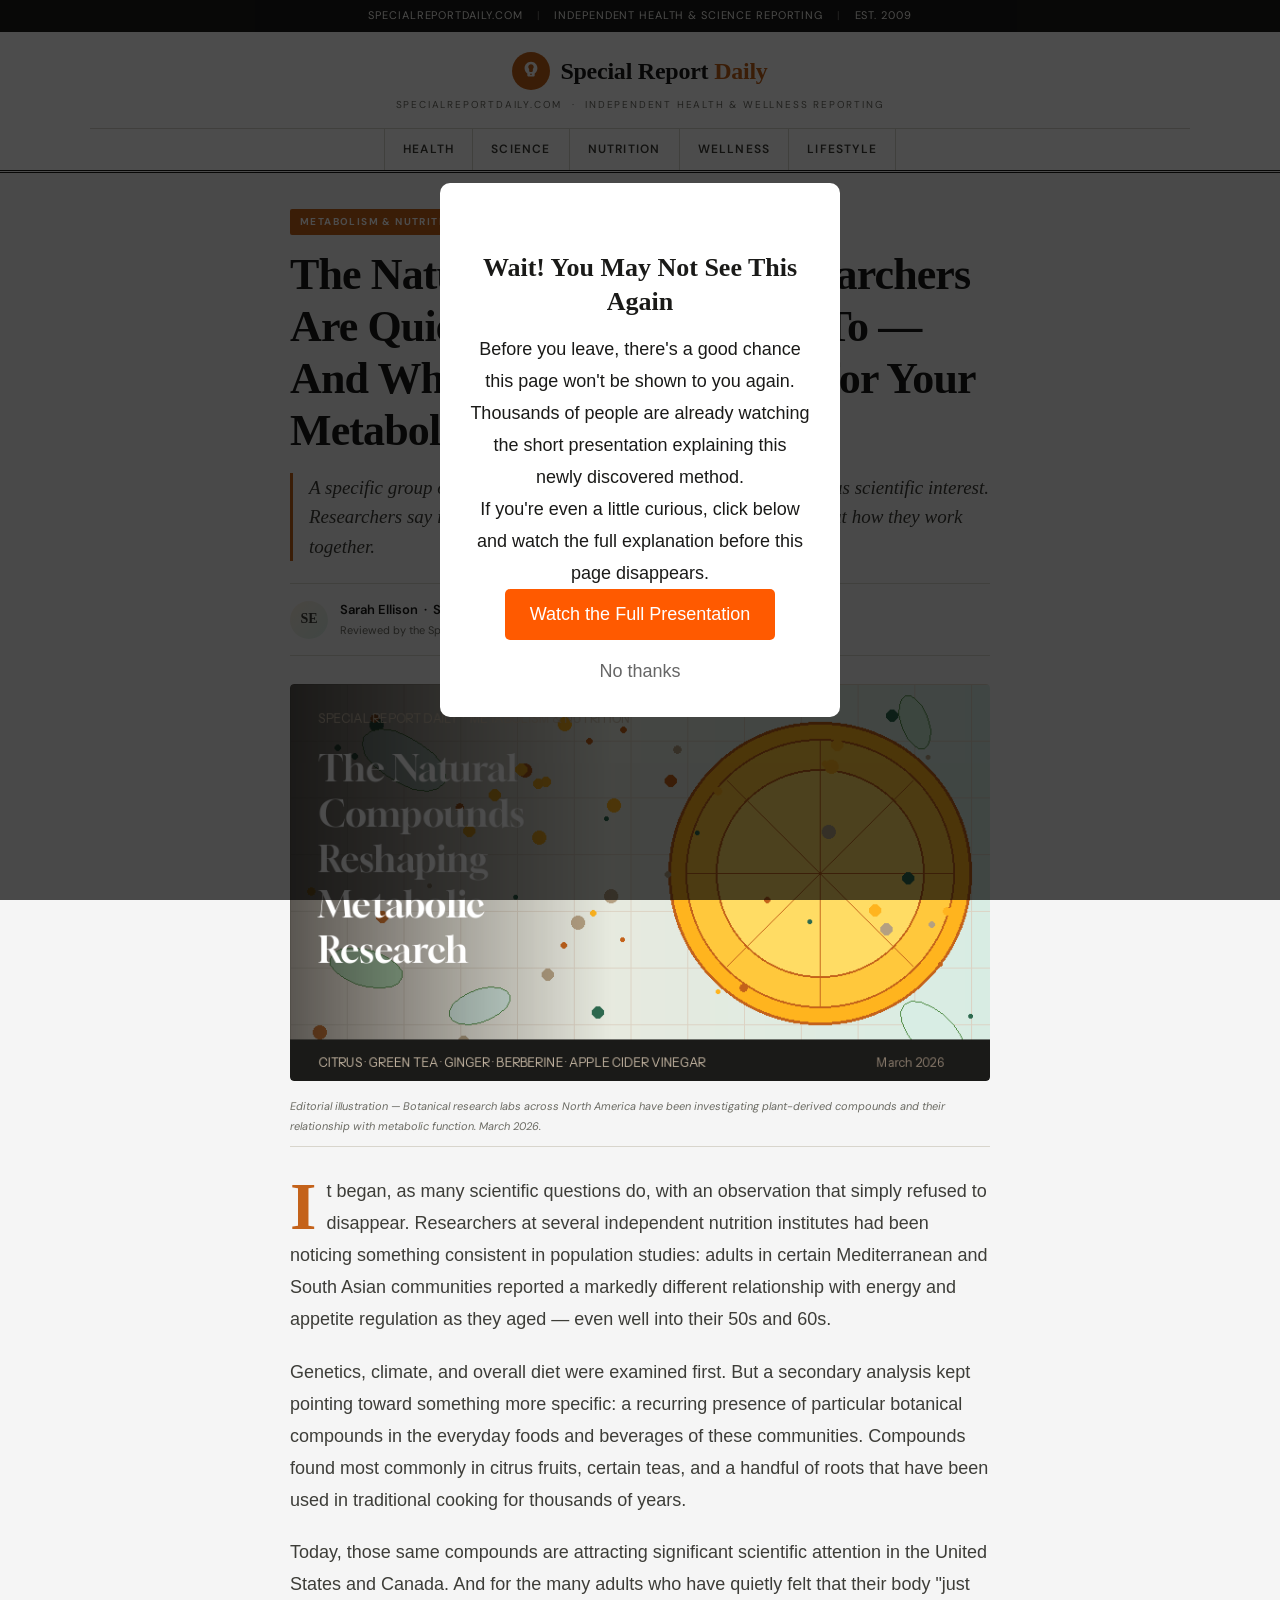
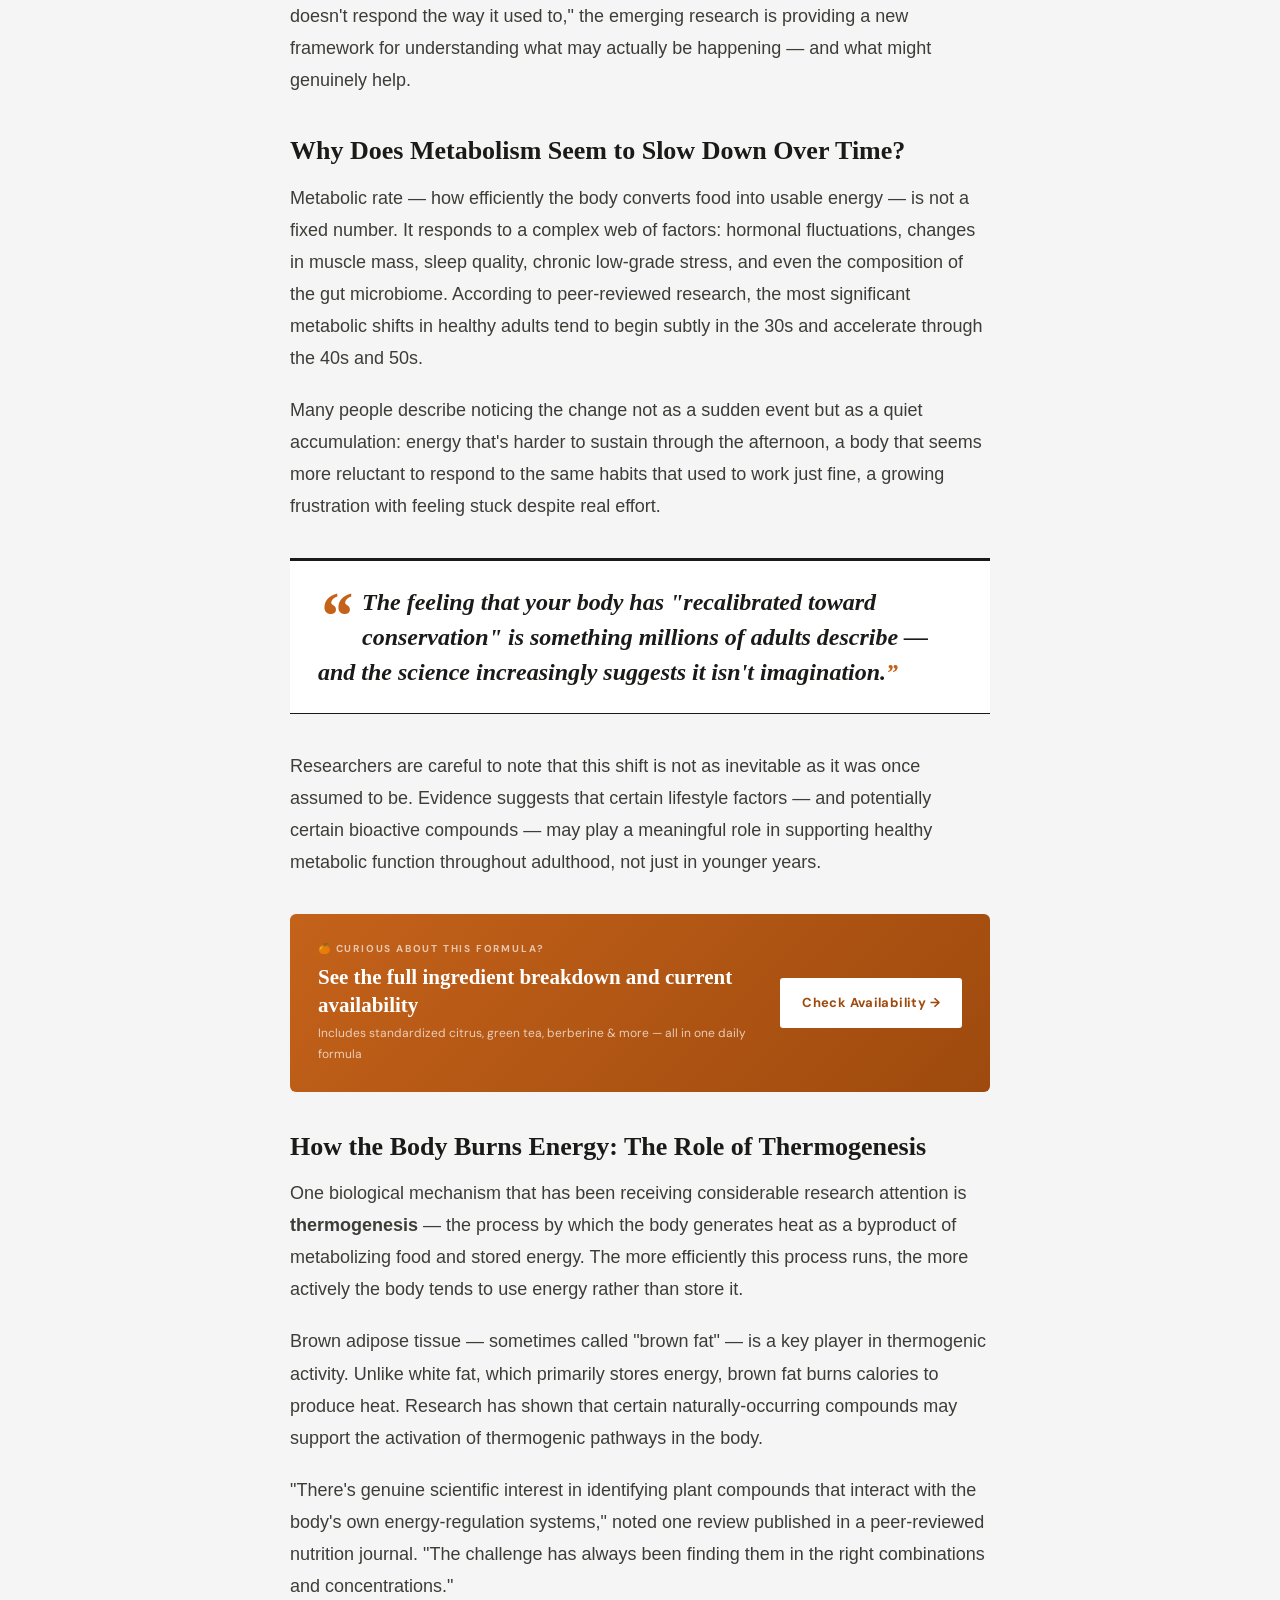
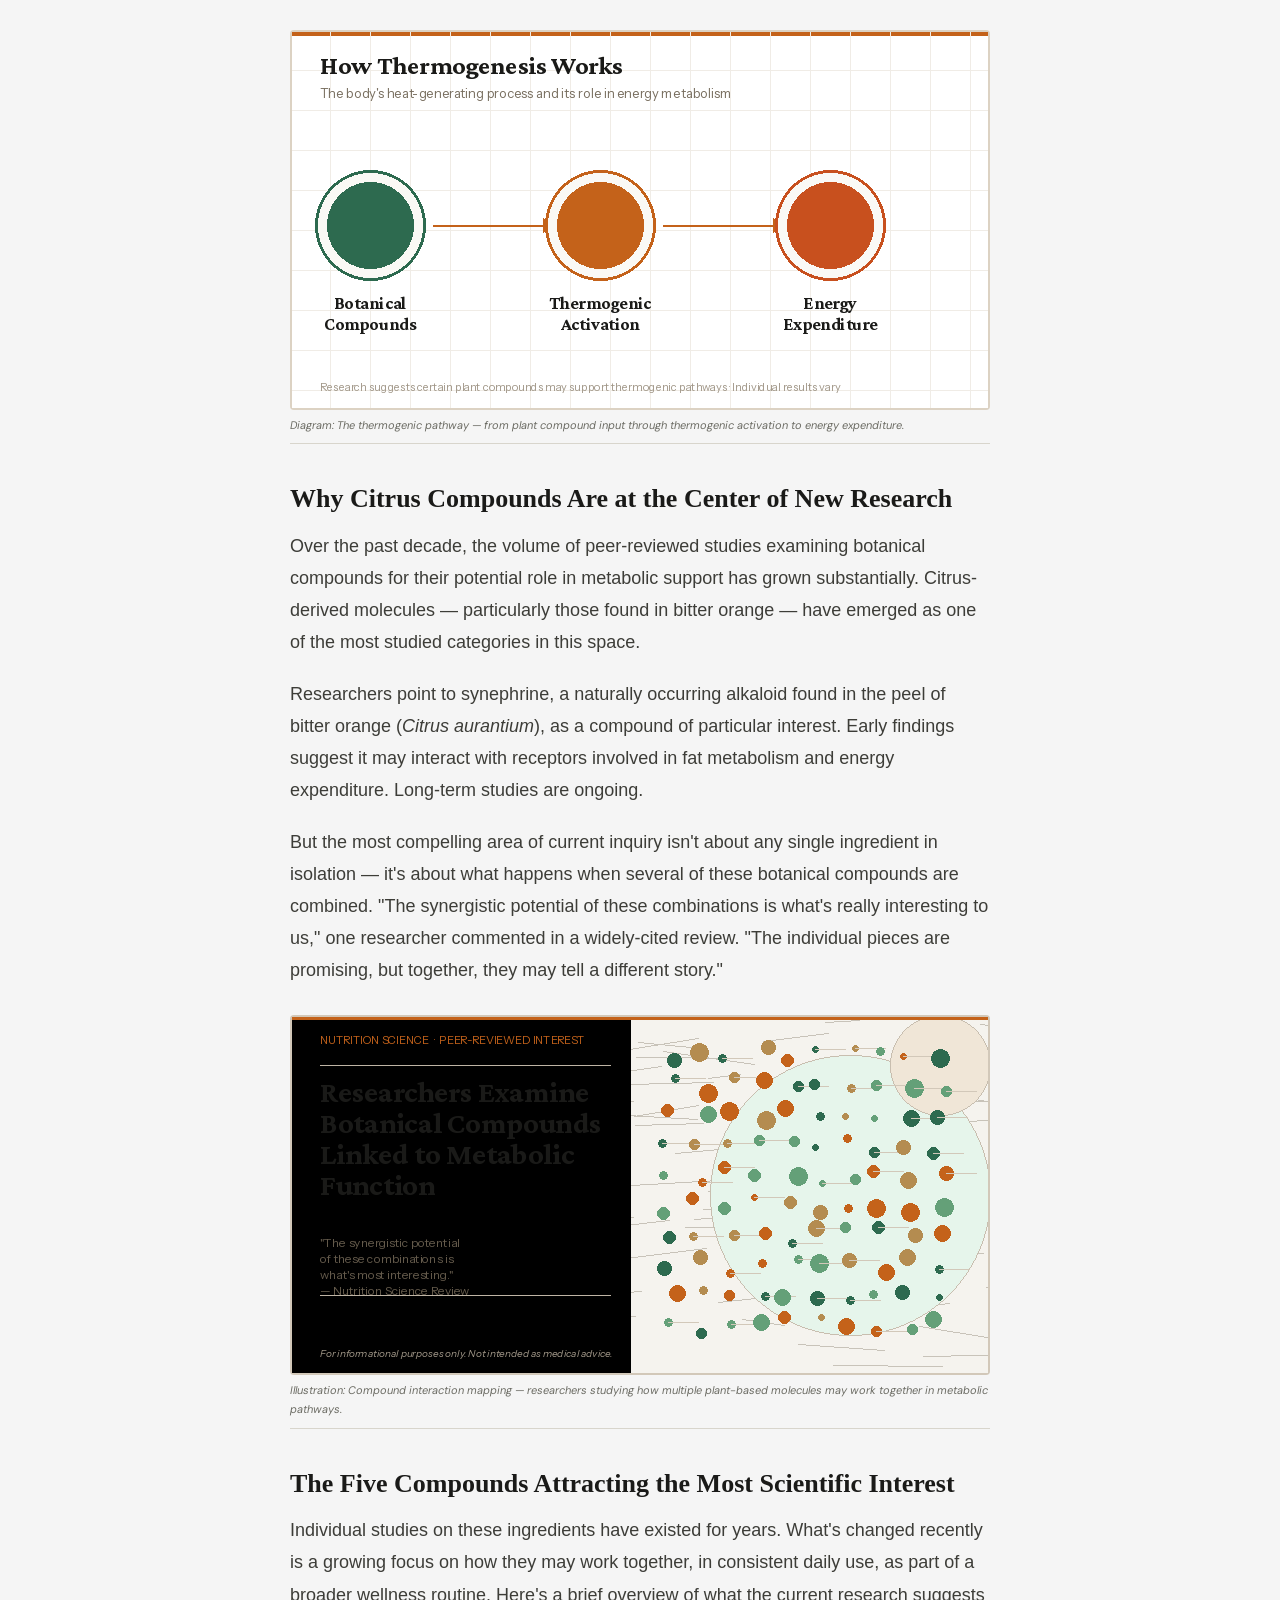
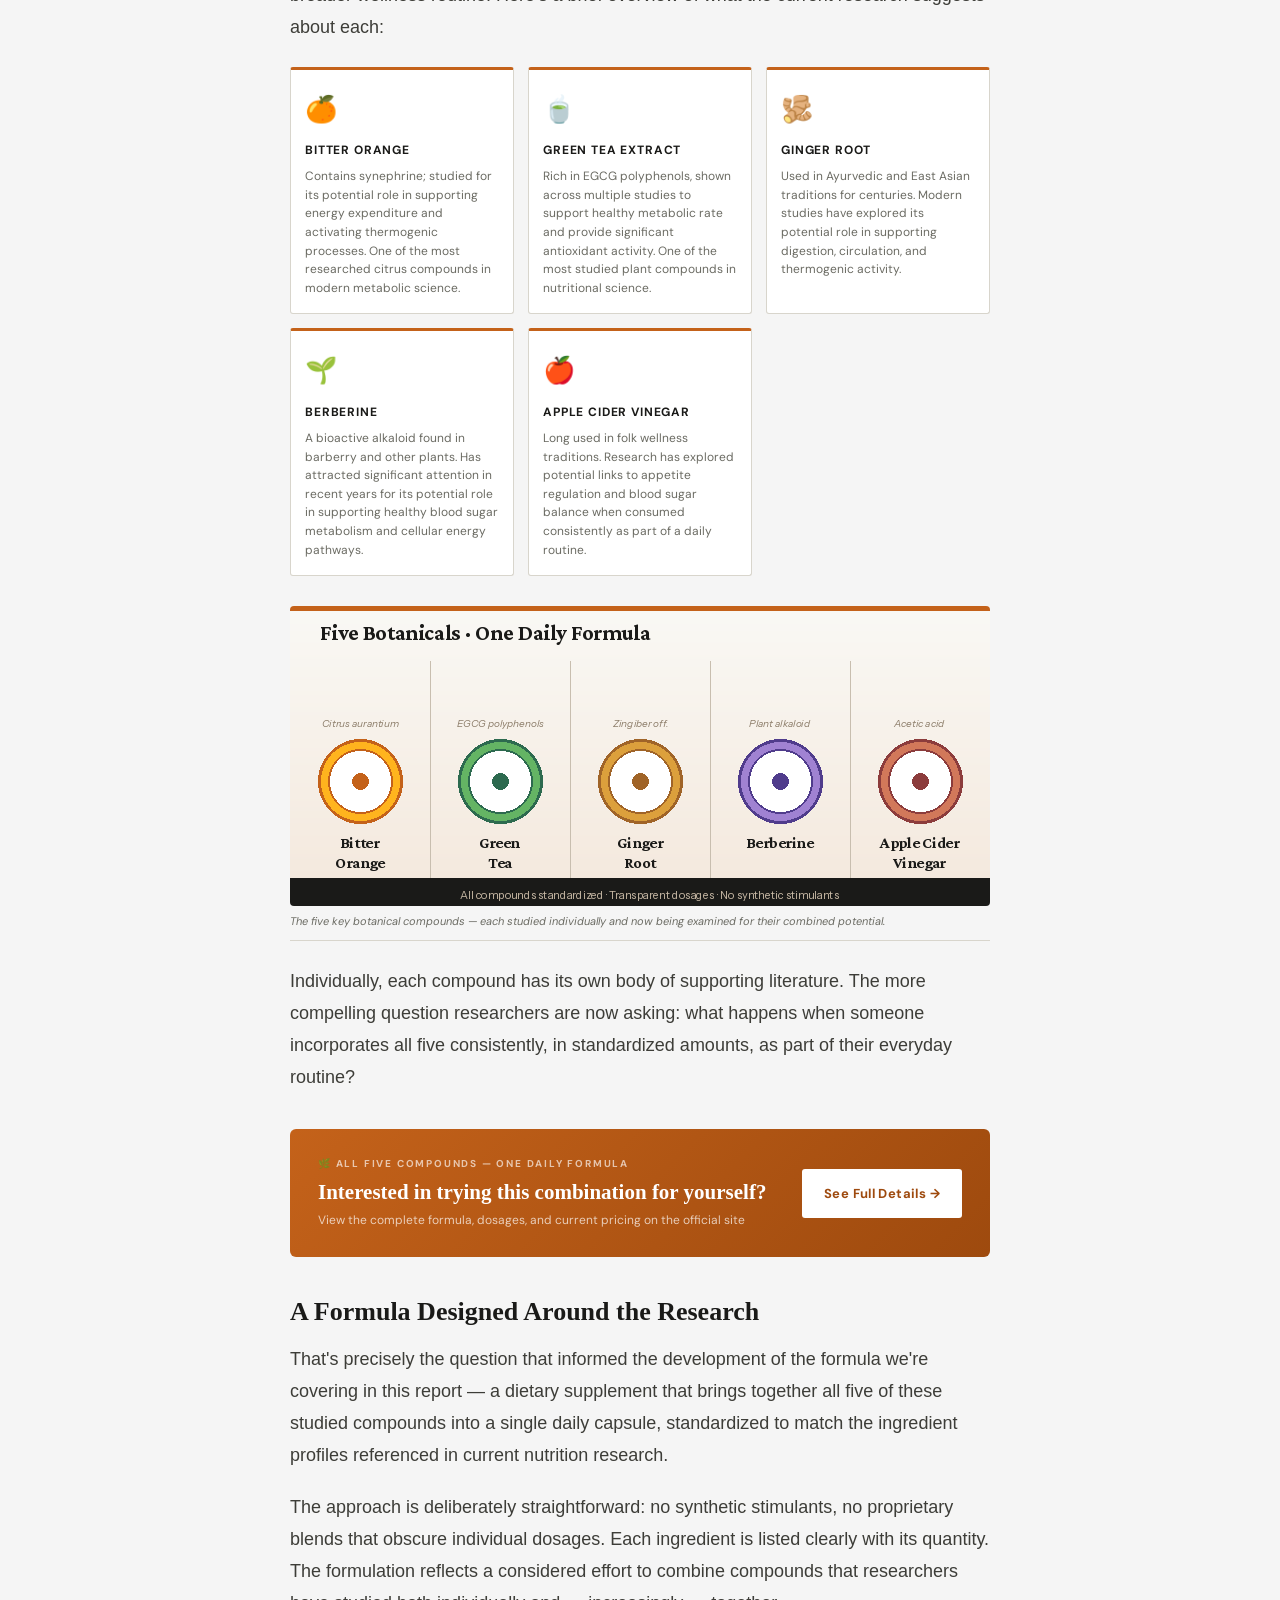
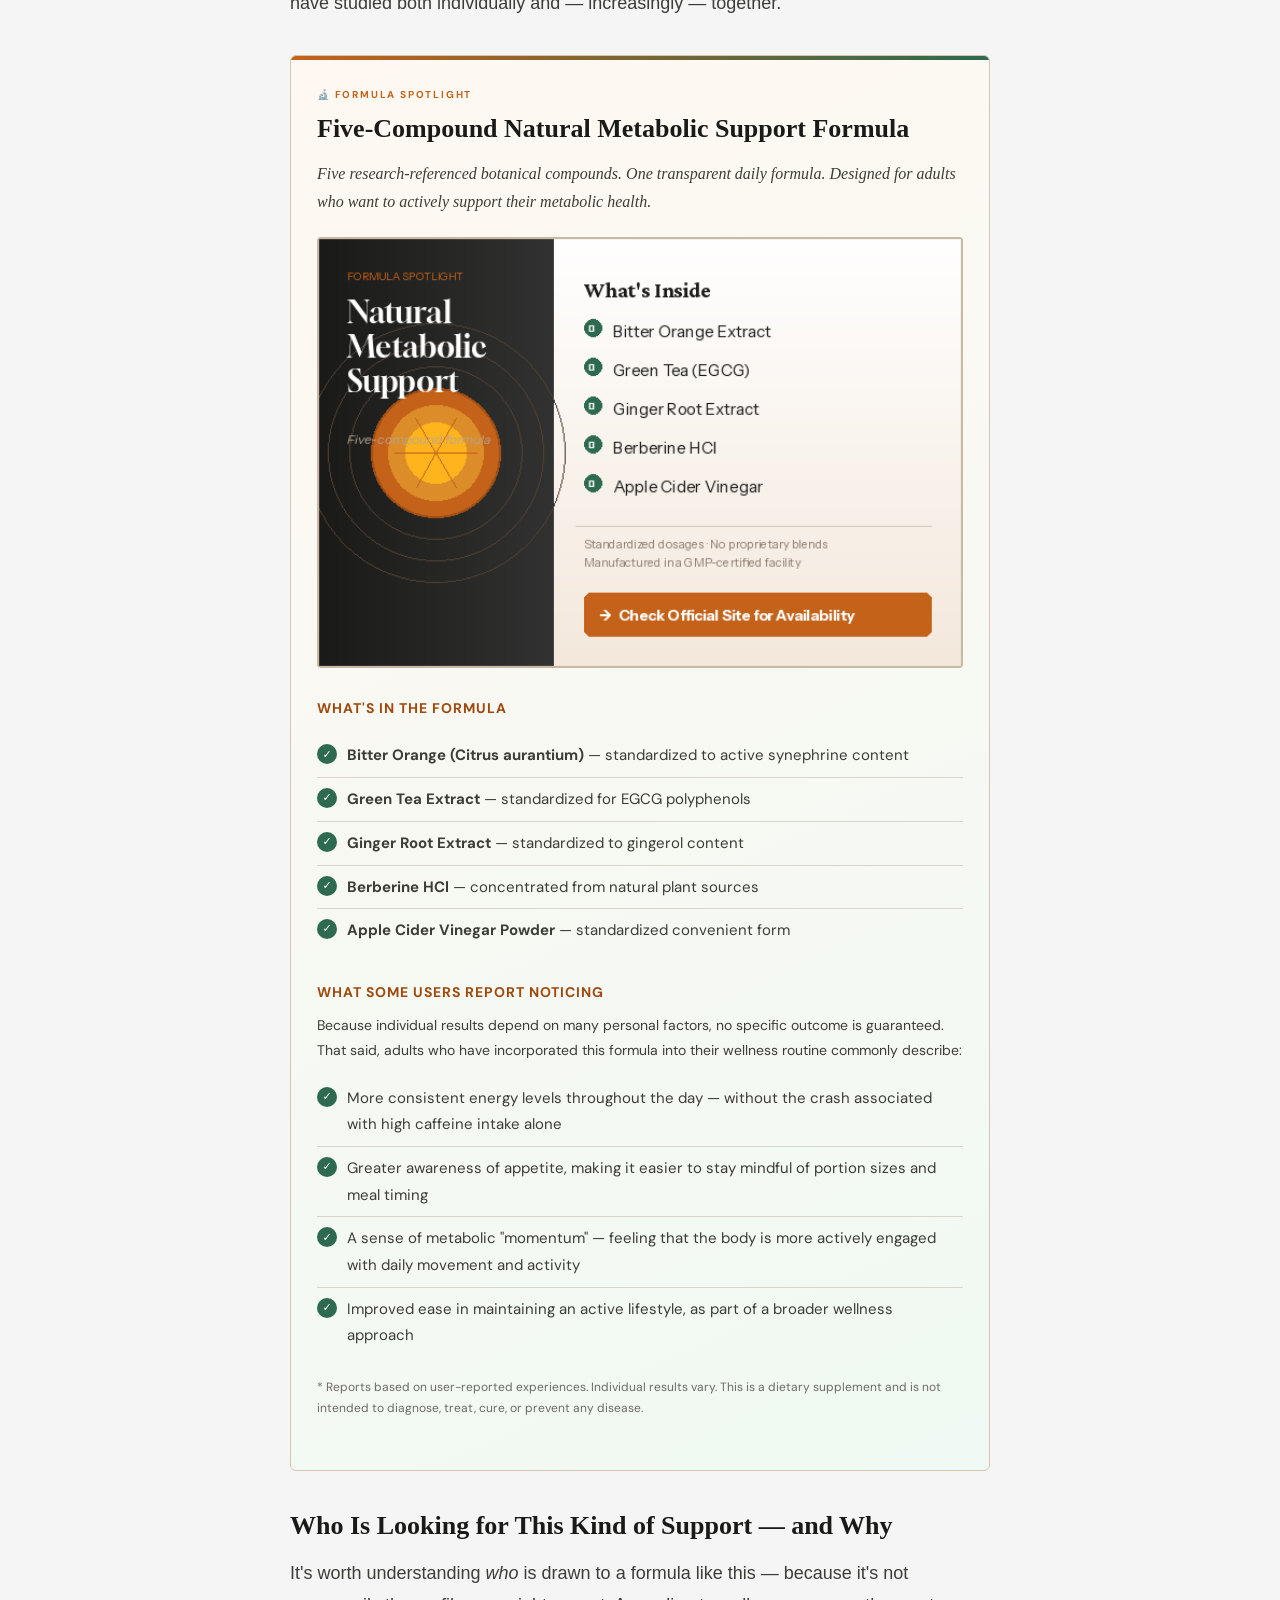
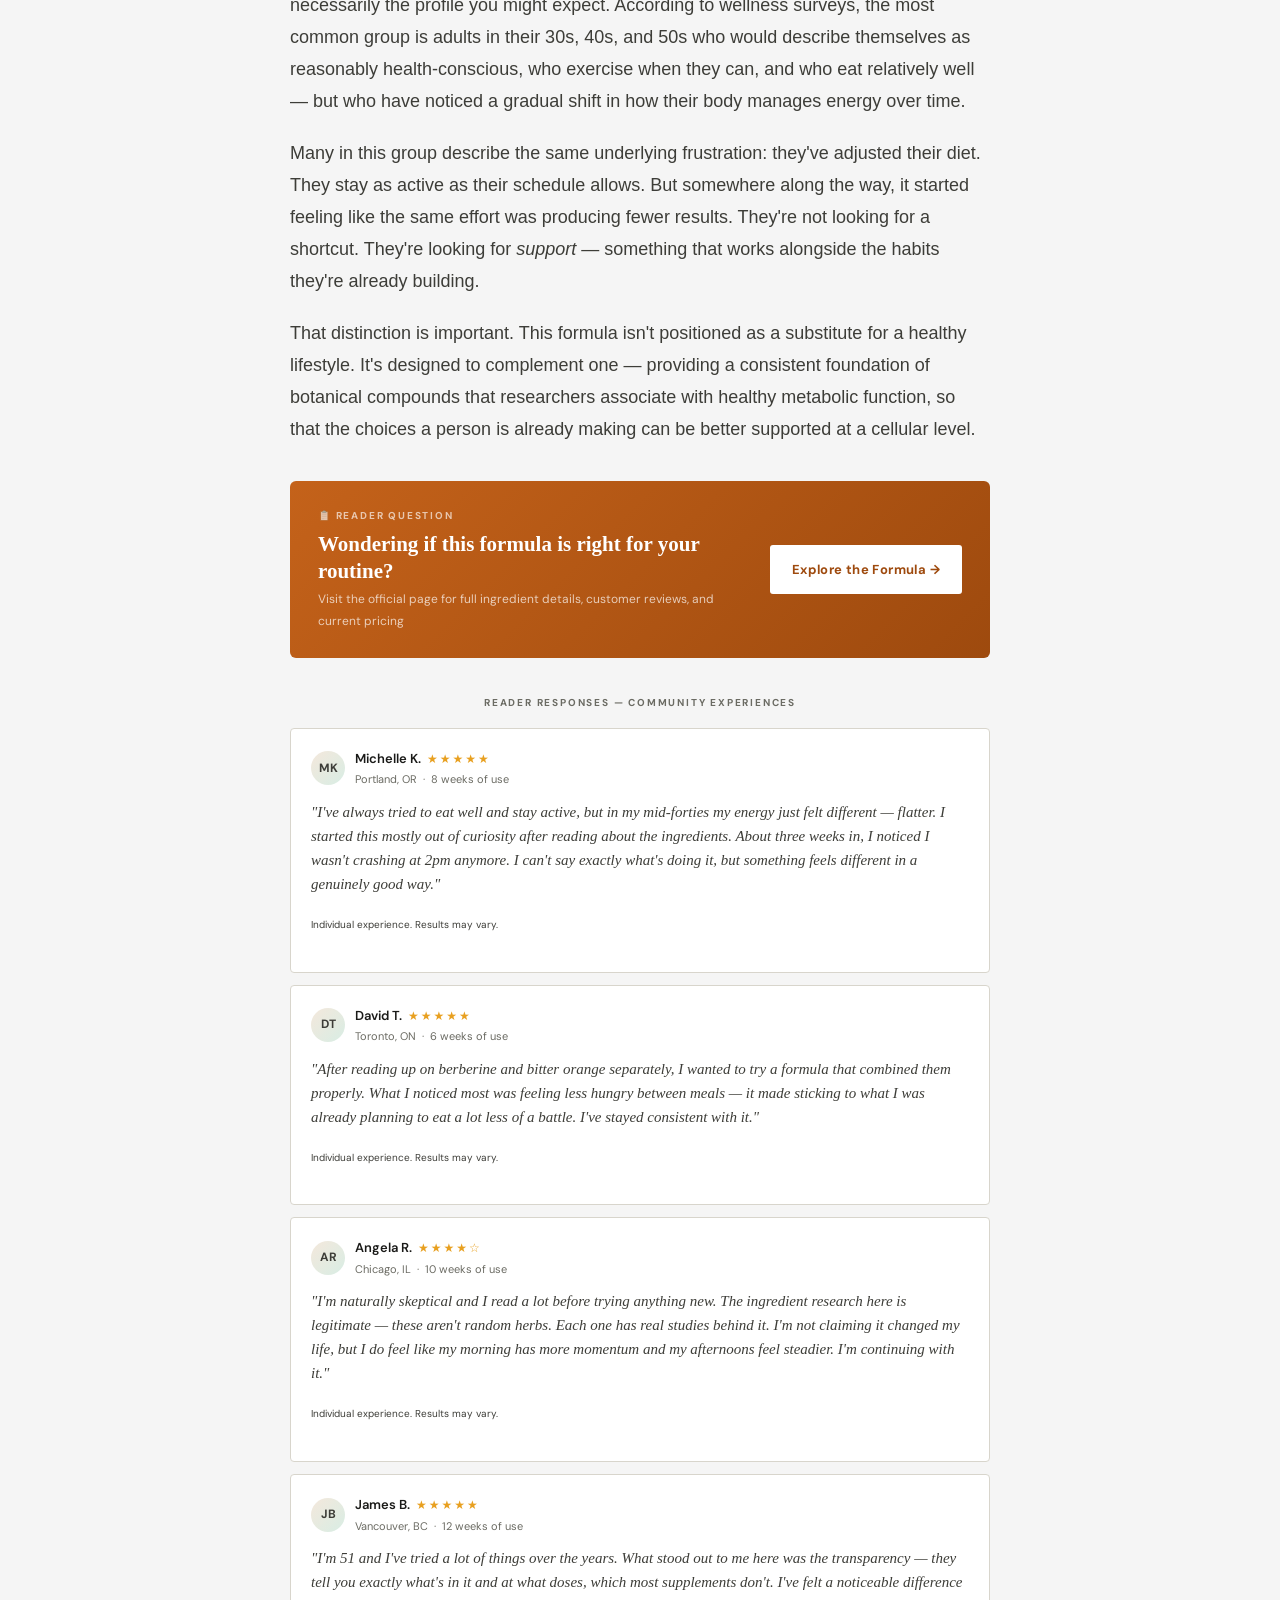
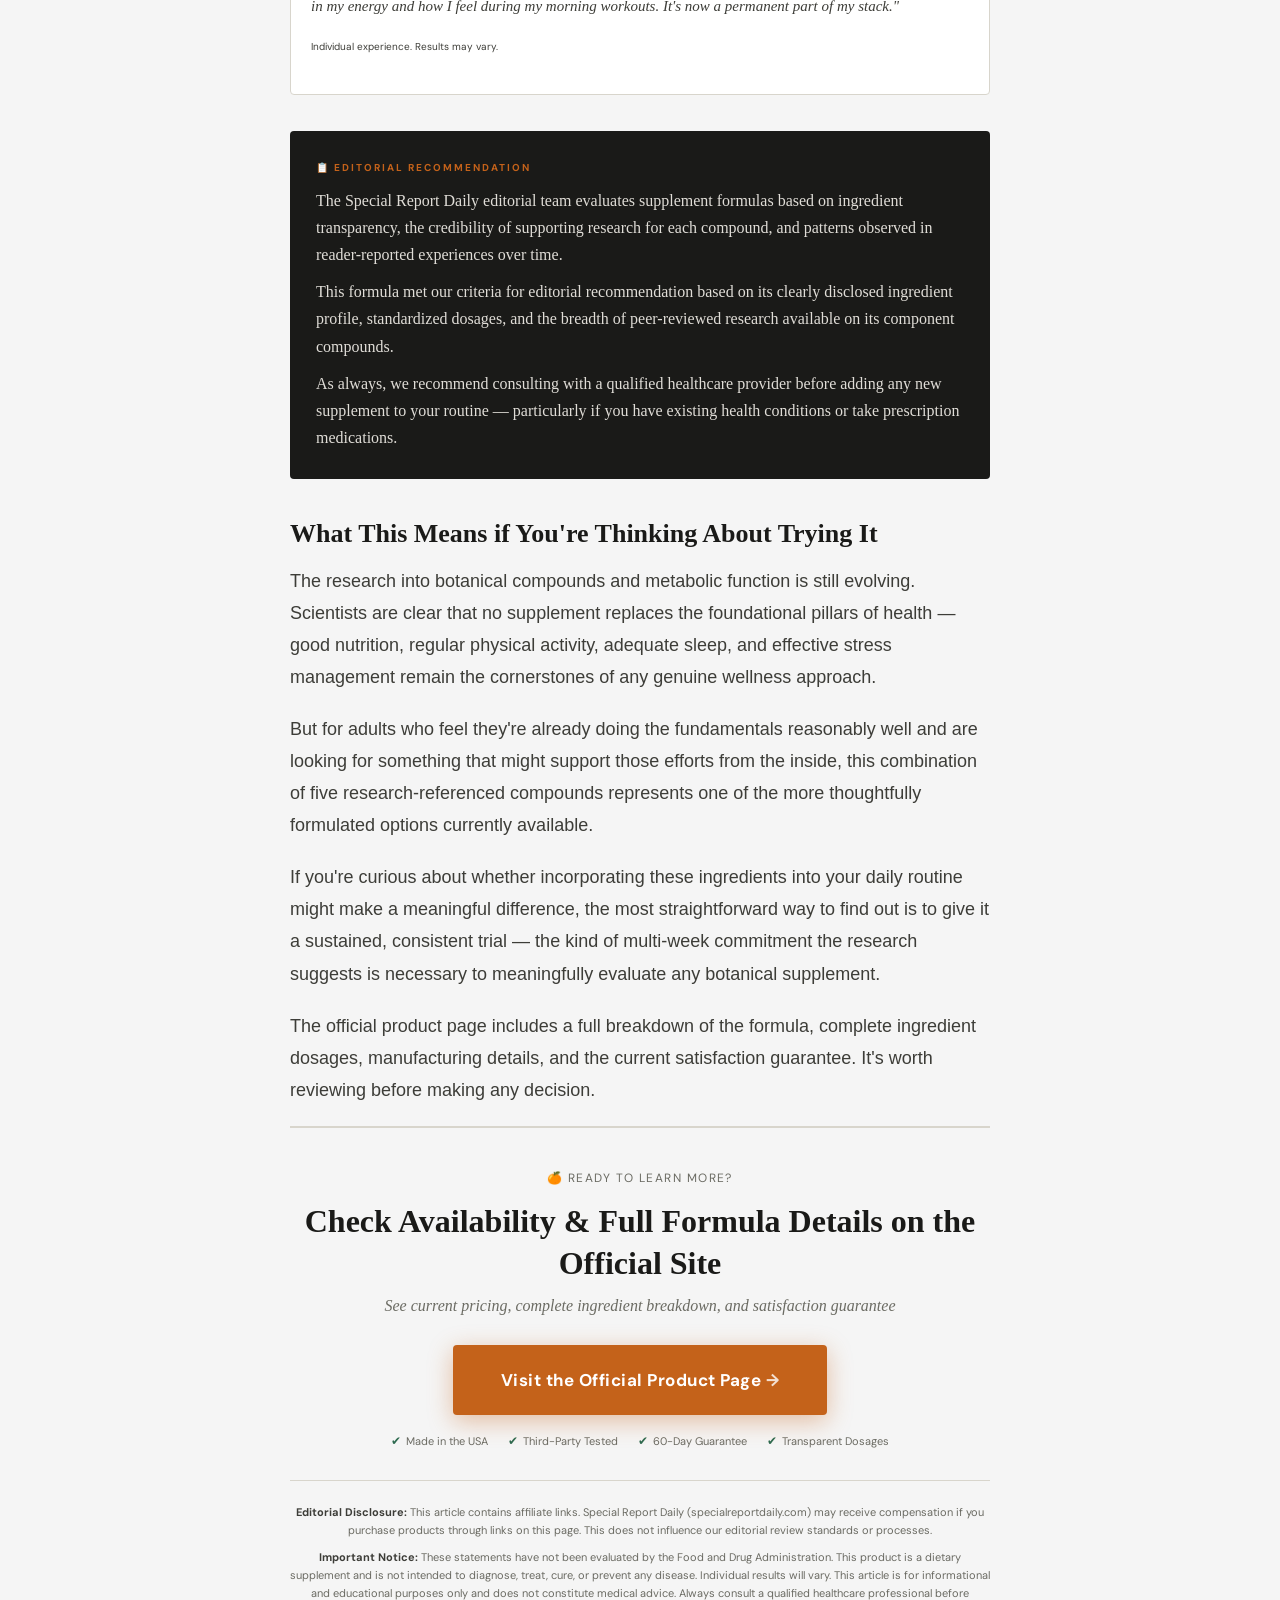
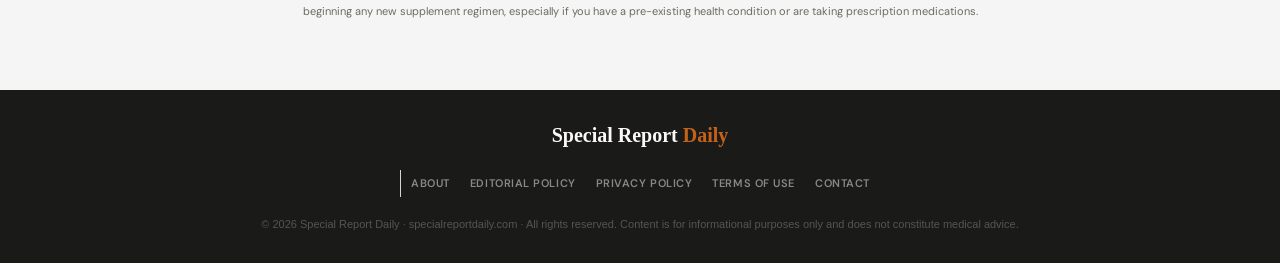
==== commit 4bb2db22: "Update index.html" ====
--- a/index.html
+++ b/index.html
@@ -177,66 +177,62 @@
 
 
 <script>
-let popupJaMostrado = false;
-
-// Exibe o popup (apenas na primeira vez)
+let popupVisivel = false; // controla se o popup está aberto no momento
+
+// Exibe o popup (apenas se não estiver visível)
 function mostrarPopup() {
-  console.log('Tentando mostrar popup. Já mostrado?', popupJaMostrado);
   const popup = document.getElementById("popup");
-  if (popup && !popupJaMostrado) {
+  if (popup && !popupVisivel) {
     popup.style.display = "flex";
-    popupJaMostrado = true;
-    console.log('Popup exibido com sucesso!');
+    popupVisivel = true;
   }
 }
 
-// Fecha o popup (não permite reexibição)
+// Fecha o popup e permite que ele seja mostrado novamente
 function fecharPopup() {
   const popup = document.getElementById("popup");
   if (popup) {
     popup.style.display = "none";
-    // Não alteramos a flag para manter a exibição única
+    popupVisivel = true;
   }
 }
 
 // ------------------ BOTÃO VOLTAR (mobile e desktop) ------------------
-// Insere um estado falso no histórico ao carregar
+// Adiciona um estado falso no histórico ao carregar a página
 history.pushState({ pagina: 'popup' }, '', '');
 
-// Intercepta o botão voltar
+// Intercepta o evento popstate (disparado ao clicar em "voltar")
 window.addEventListener('popstate', function(event) {
-  console.log('popstate disparado (botão voltar)');
-  mostrarPopup();
-  // Reinsere o estado para capturar o próximo "voltar"
-  history.pushState({ pagina: 'popup' }, '', '');
+  mostrarPopup();               // exibe o popup
+  history.pushState({ pagina: 'popup' }, '', ''); // reinsere estado para o próximo "voltar"
 });
 
 // ------------------ DESKTOP: mouse sai pelo topo ------------------
 document.addEventListener('mouseout', function(e) {
-  // Só dispara se for próximo ao topo (desktop)
-  if (e.clientY < 10) {
-    console.log('mouseout no topo detectado');
+  if (e.clientY < 10) { // saiu pelo topo da janela
     mostrarPopup();
   }
 });
 
-// ------------------ GARANTIA PARA MOBILE (quando a página volta do cache) ------------------
-window.addEventListener('pageshow', function(event) {
-  // Se a página foi carregada do cache (ex: após usar o botão avançar/voltar)
-  if (event.persisted) {
-    console.log('Página restaurada do cache, reinserindo estado');
-    history.pushState({ pagina: 'popup' }, '', '');
+// ------------------ MOBILE: scroll rápido para cima ------------------
+let ultimoScroll = window.pageYOffset;
+
+window.addEventListener('scroll', function() {
+  let scrollAtual = window.pageYOffset;
+  if (ultimoScroll - scrollAtual > 40) { // subiu mais de 40px rapidamente
+    mostrarPopup();
   }
+  ultimoScroll = scrollAtual;
 });
 
-// ------------------ GARANTIA NO CARREGAMENTO INICIAL ------------------
+// ------------------ GARANTIA DO HISTÓRICO (opcional) ------------------
+// Reinsere o estado falso após a página carregar (segurança)
 window.addEventListener('load', function() {
   setTimeout(function() {
     history.pushState({ pagina: 'popup' }, '', '');
   }, 100);
 });
 </script>
-
 
 
 
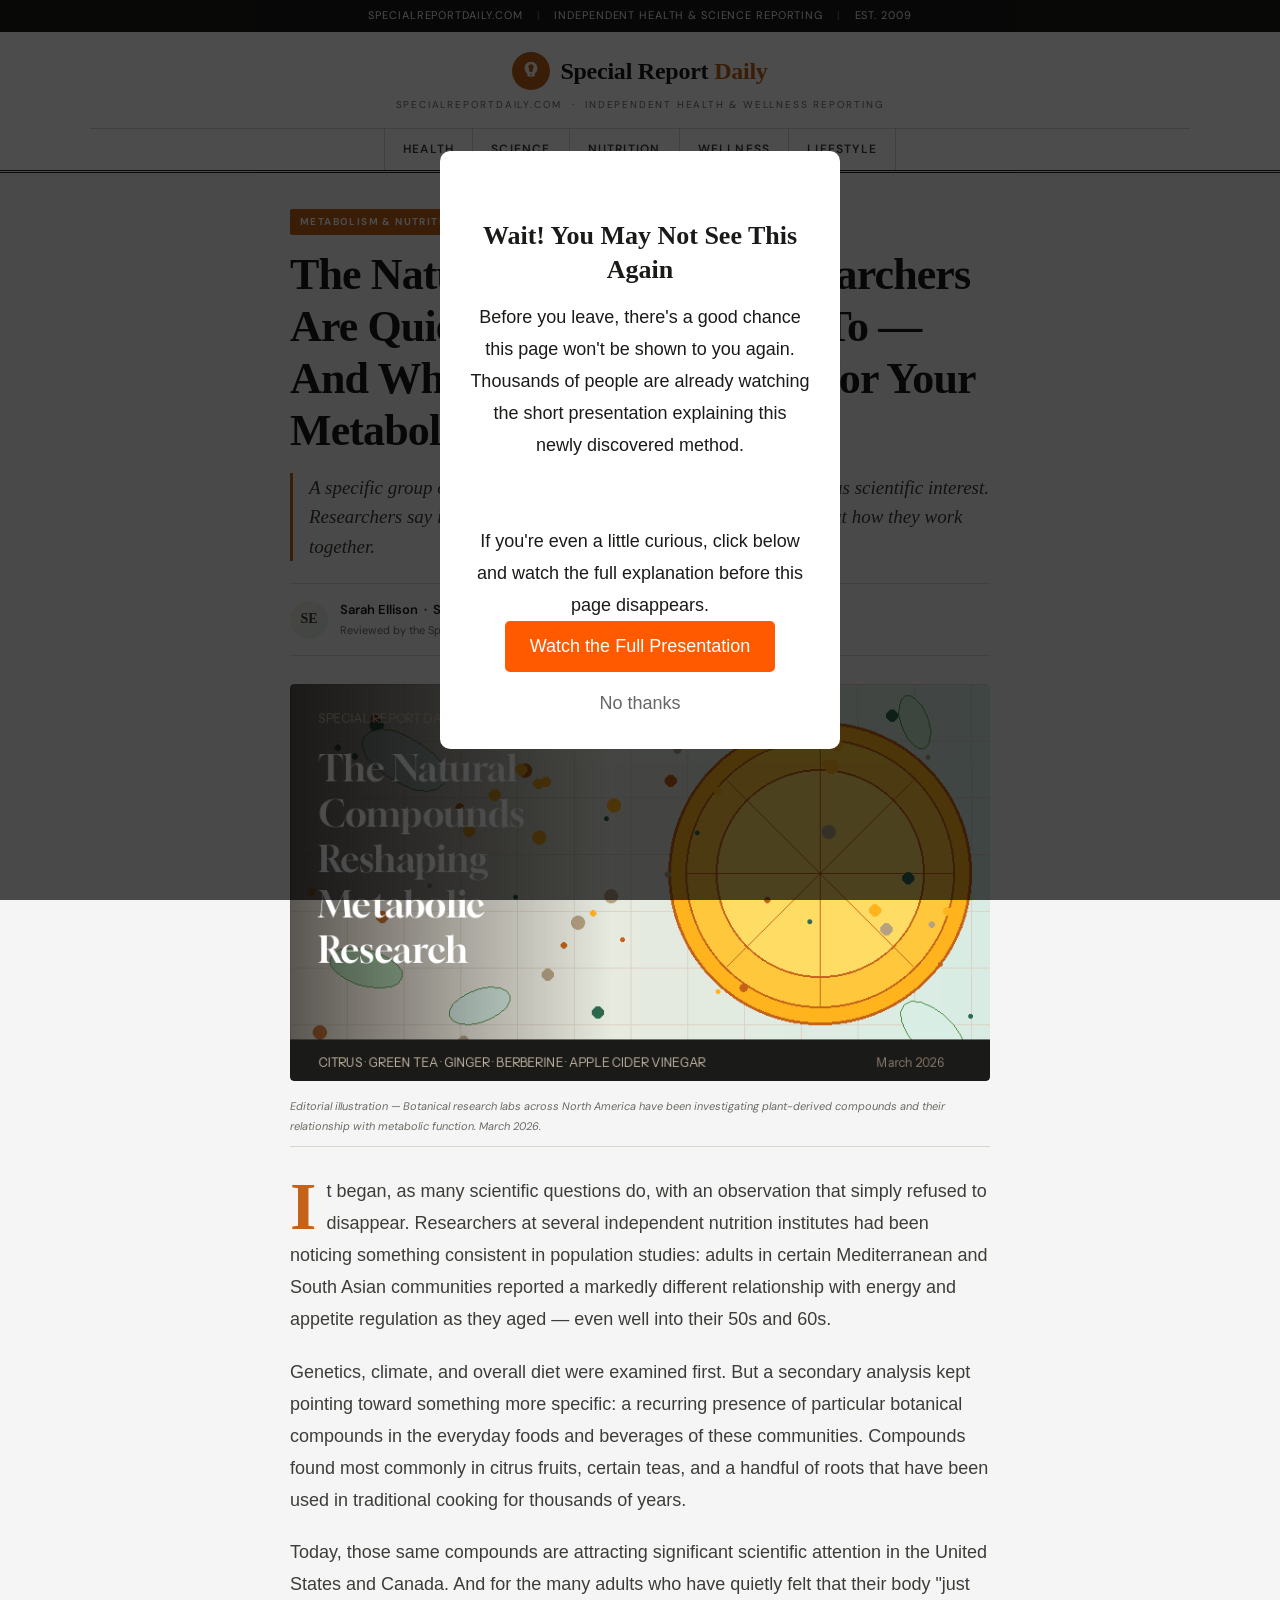
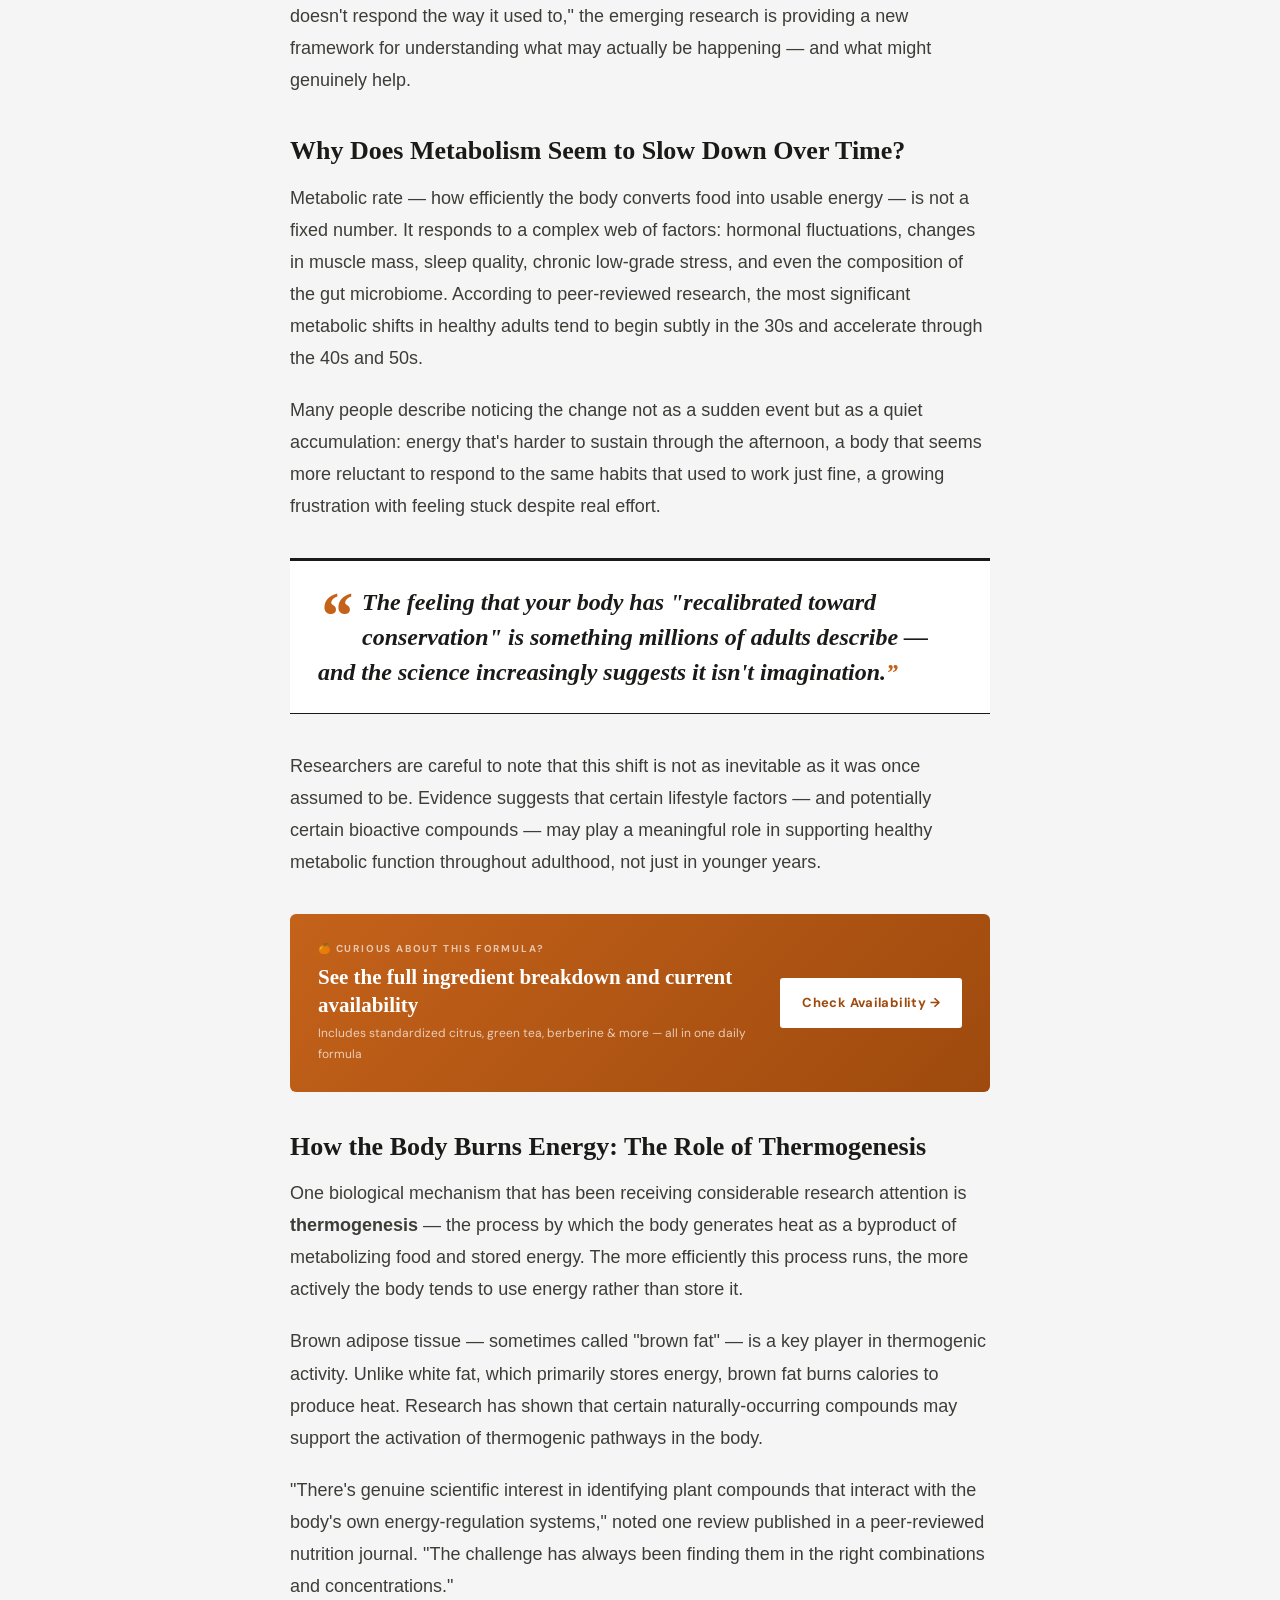
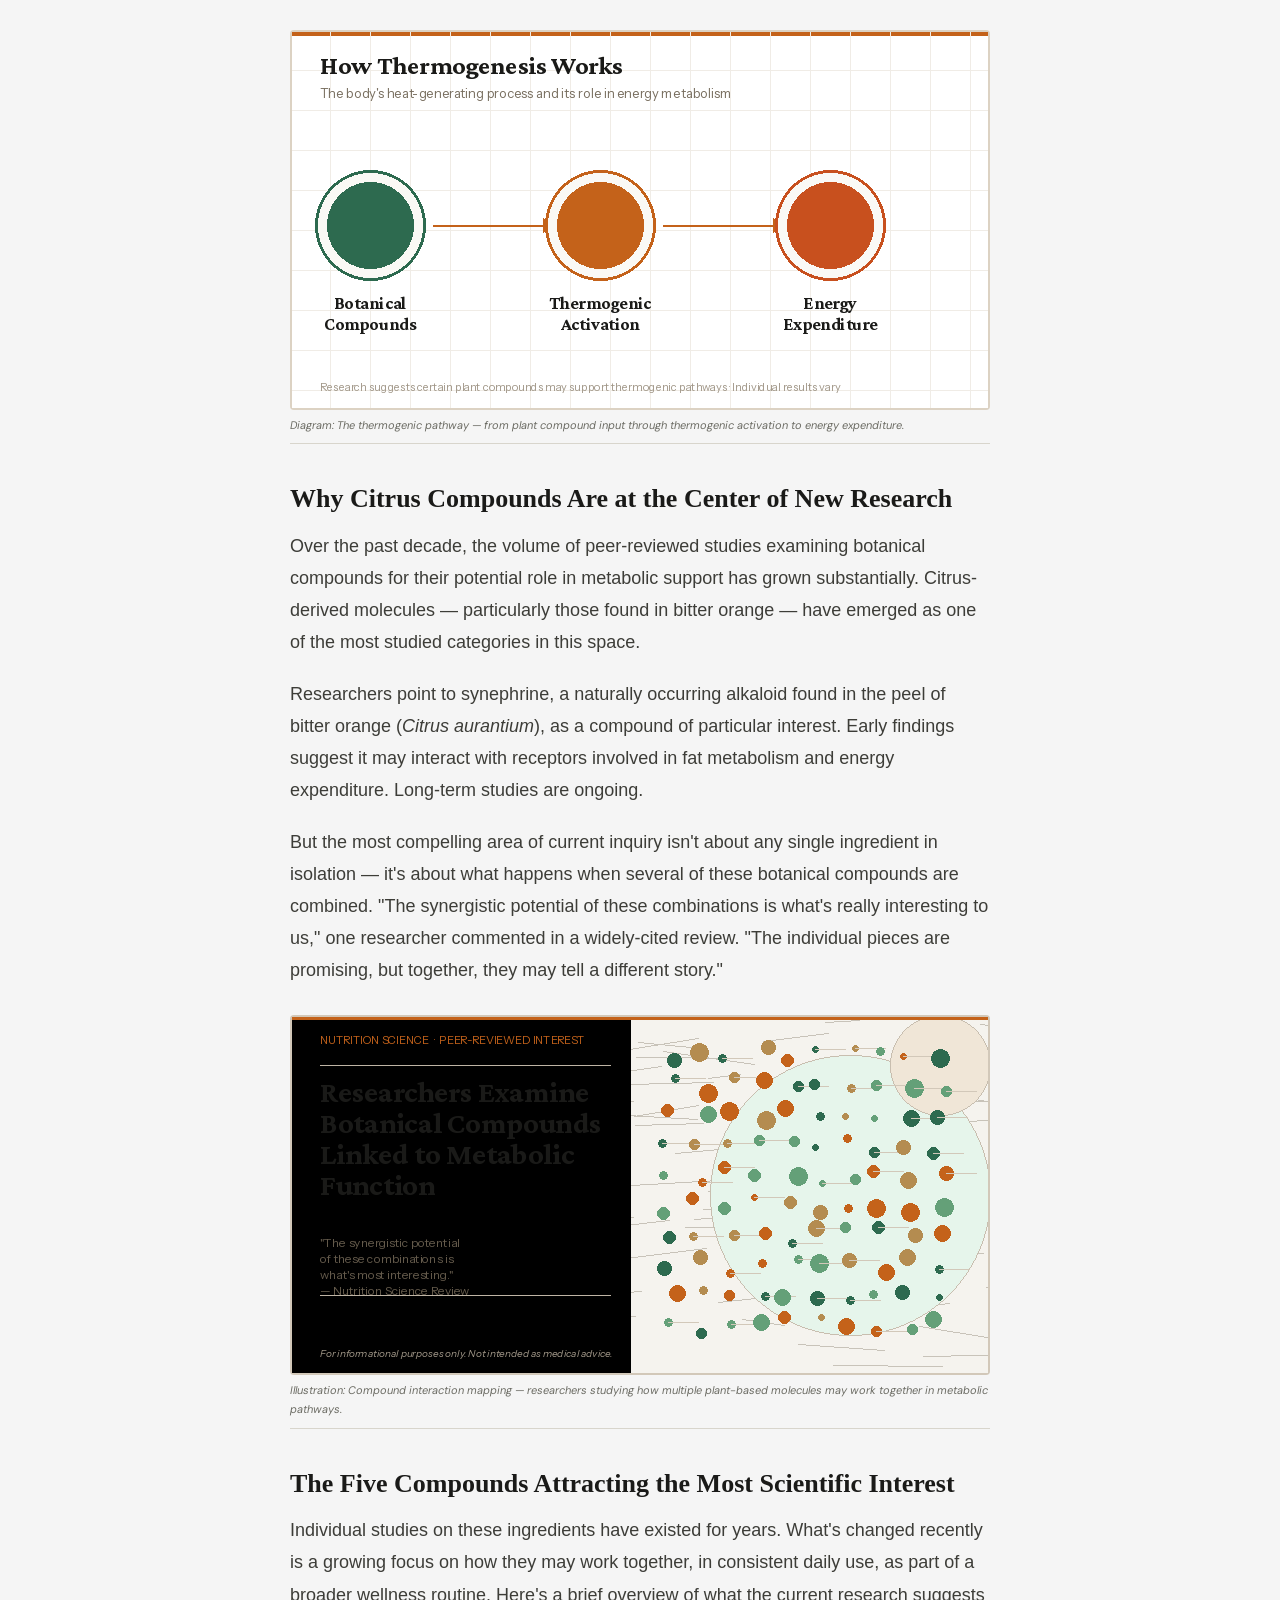
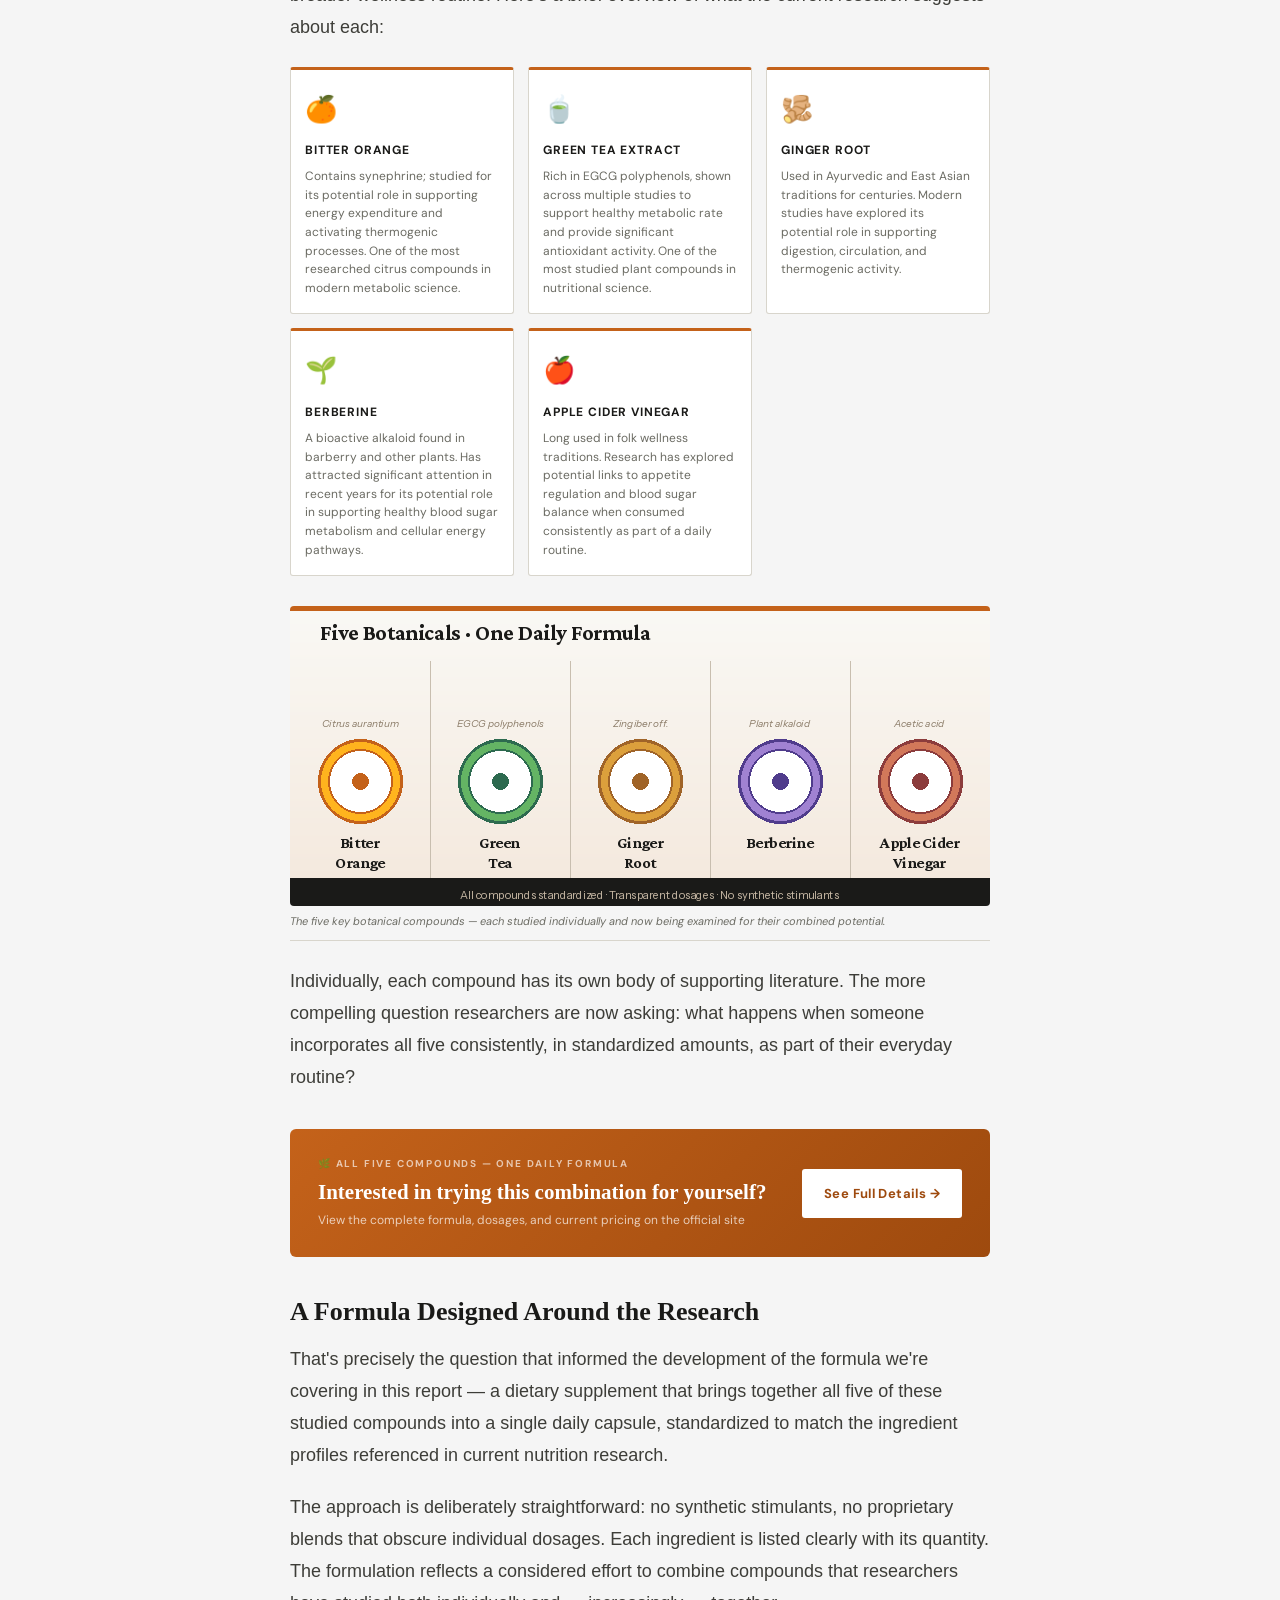
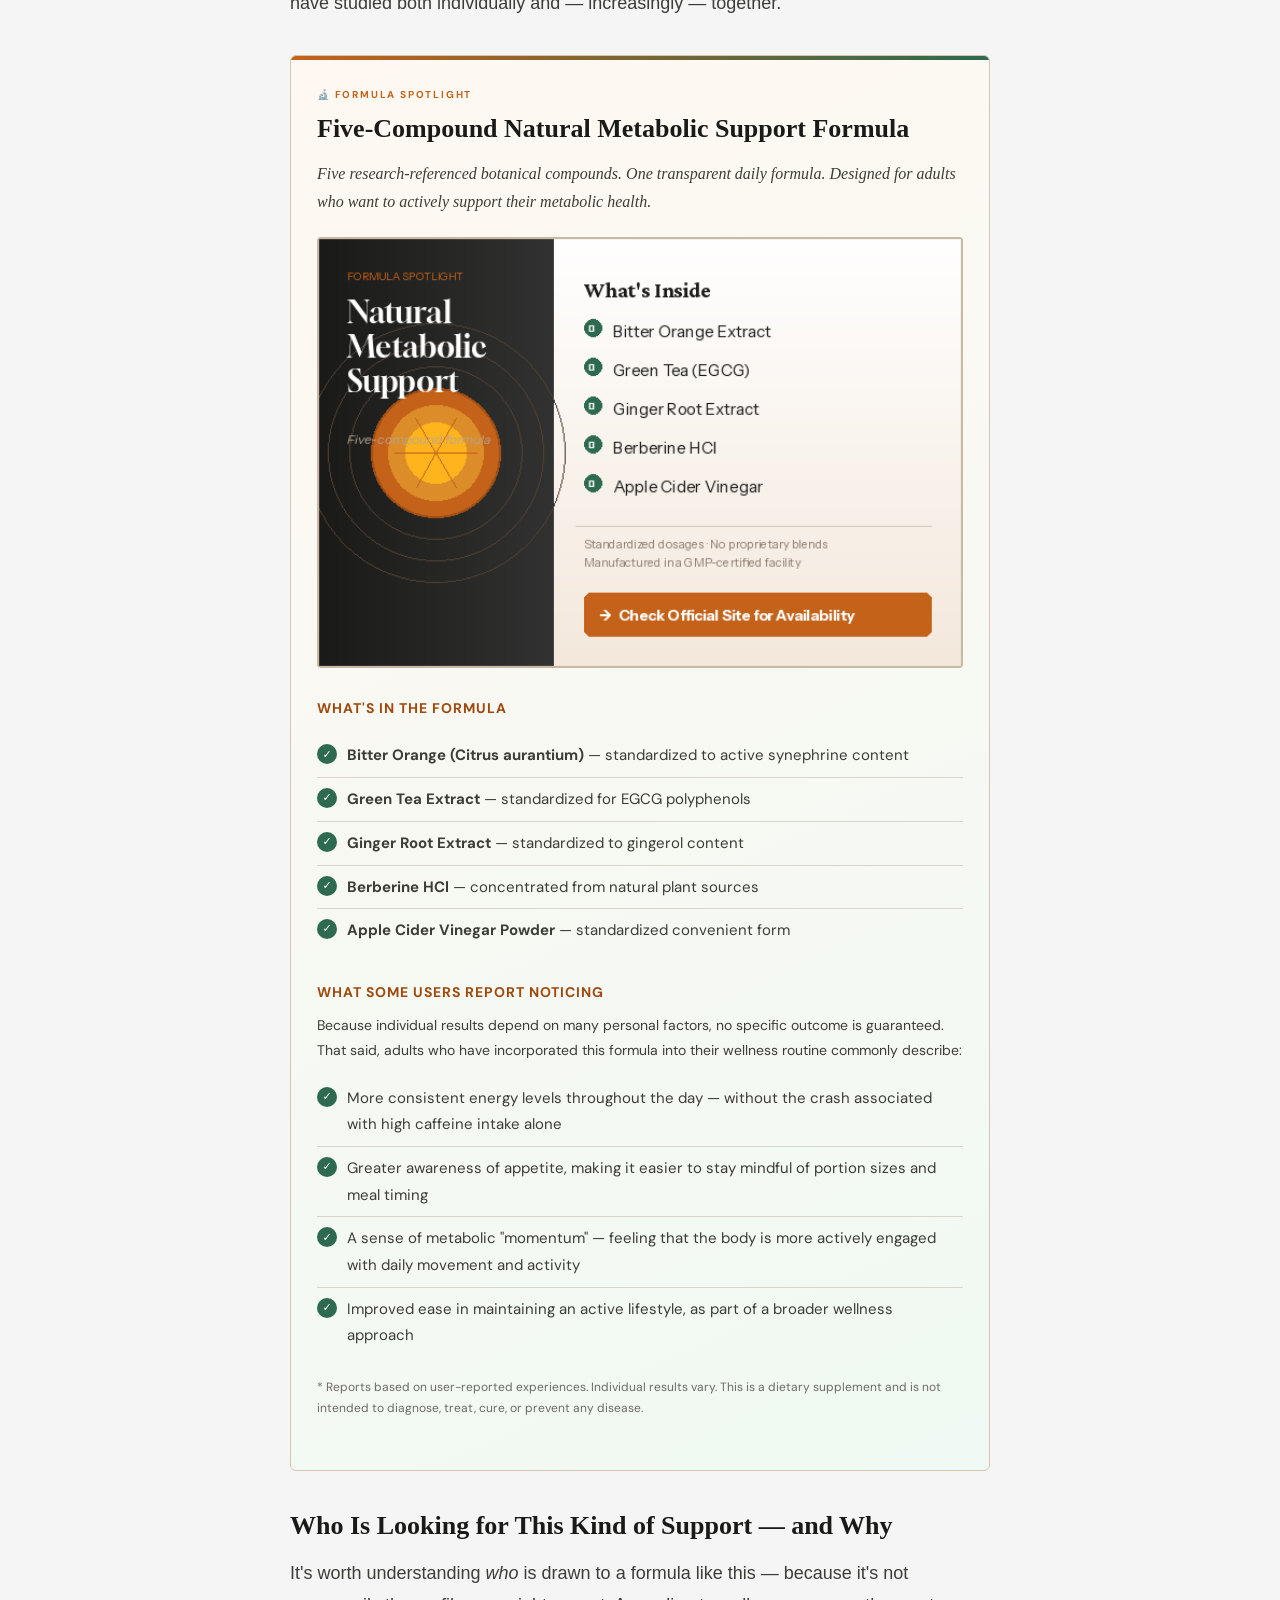
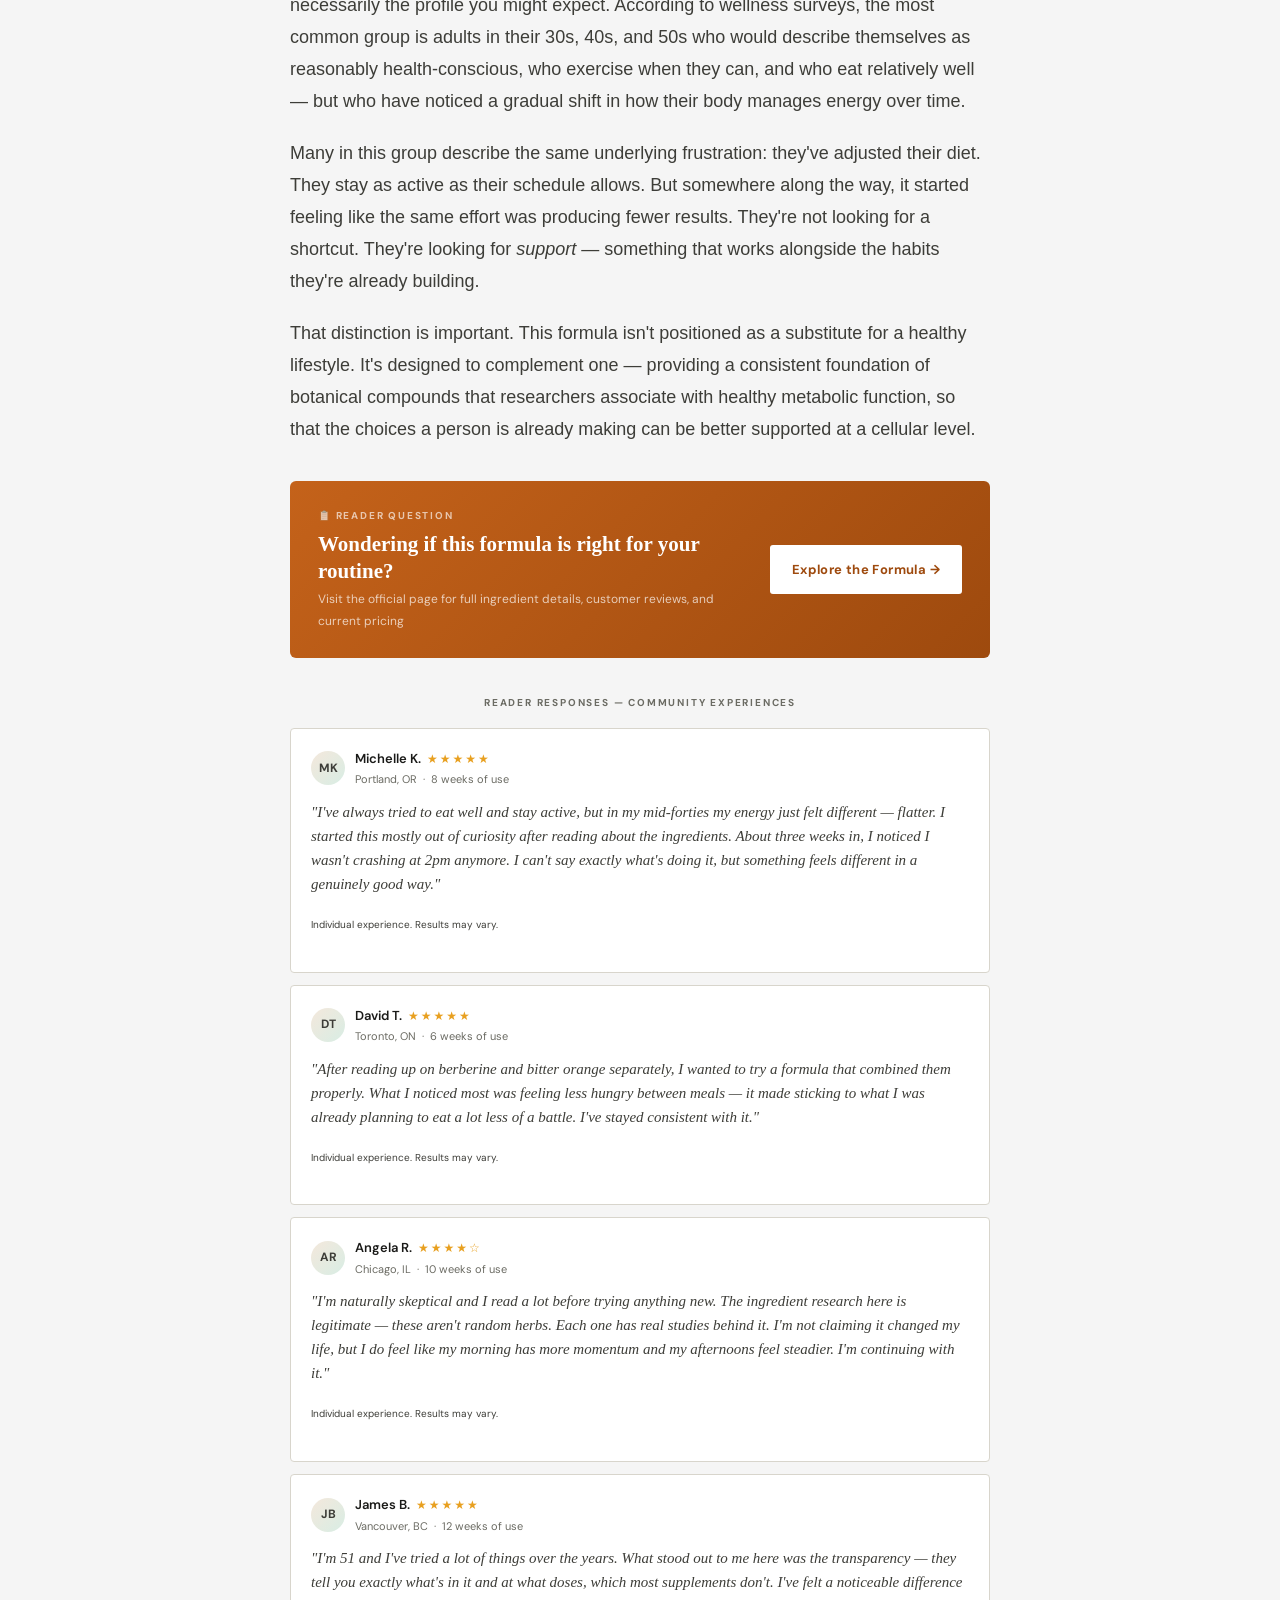
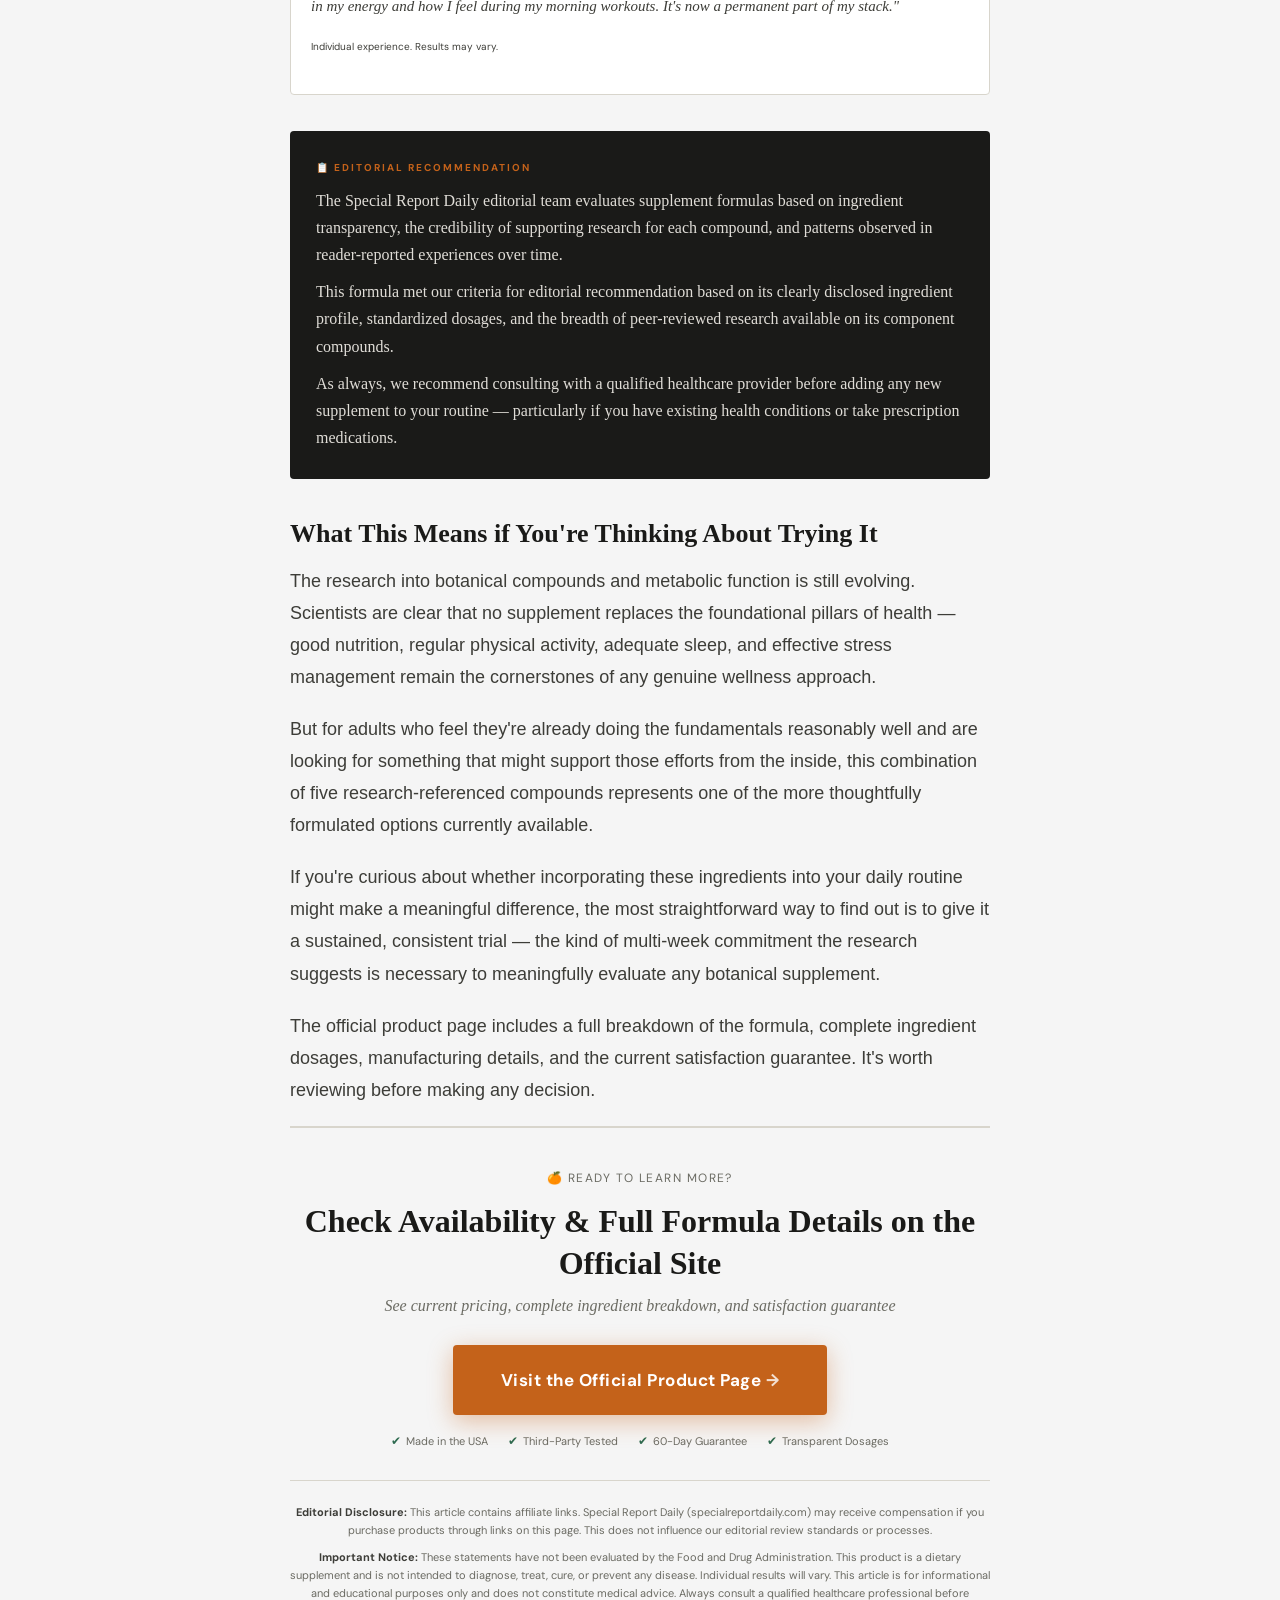
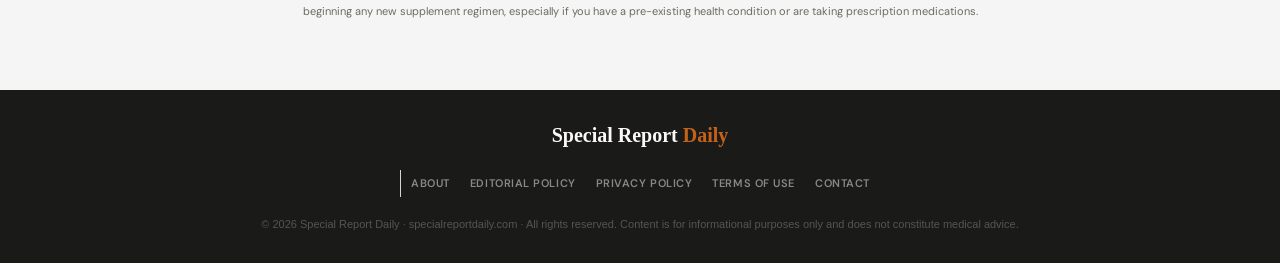
==== commit d27b7b5a: "Update index.html" ====
--- a/index.html
+++ b/index.html
@@ -155,7 +155,7 @@
   Thousands of people are already watching the short presentation explaining
   this newly discovered method.
   </p>
-
+  <br><br>
   <p>
   If you're even a little curious, click below and watch the full explanation
   before this page disappears.
@@ -219,7 +219,7 @@
 
 window.addEventListener('scroll', function() {
   let scrollAtual = window.pageYOffset;
-  if (ultimoScroll - scrollAtual > 40) { // subiu mais de 40px rapidamente
+  if (ultimoScroll - scrollAtual > 120) { // subiu mais de 40px rapidamente
     mostrarPopup();
   }
   ultimoScroll = scrollAtual;
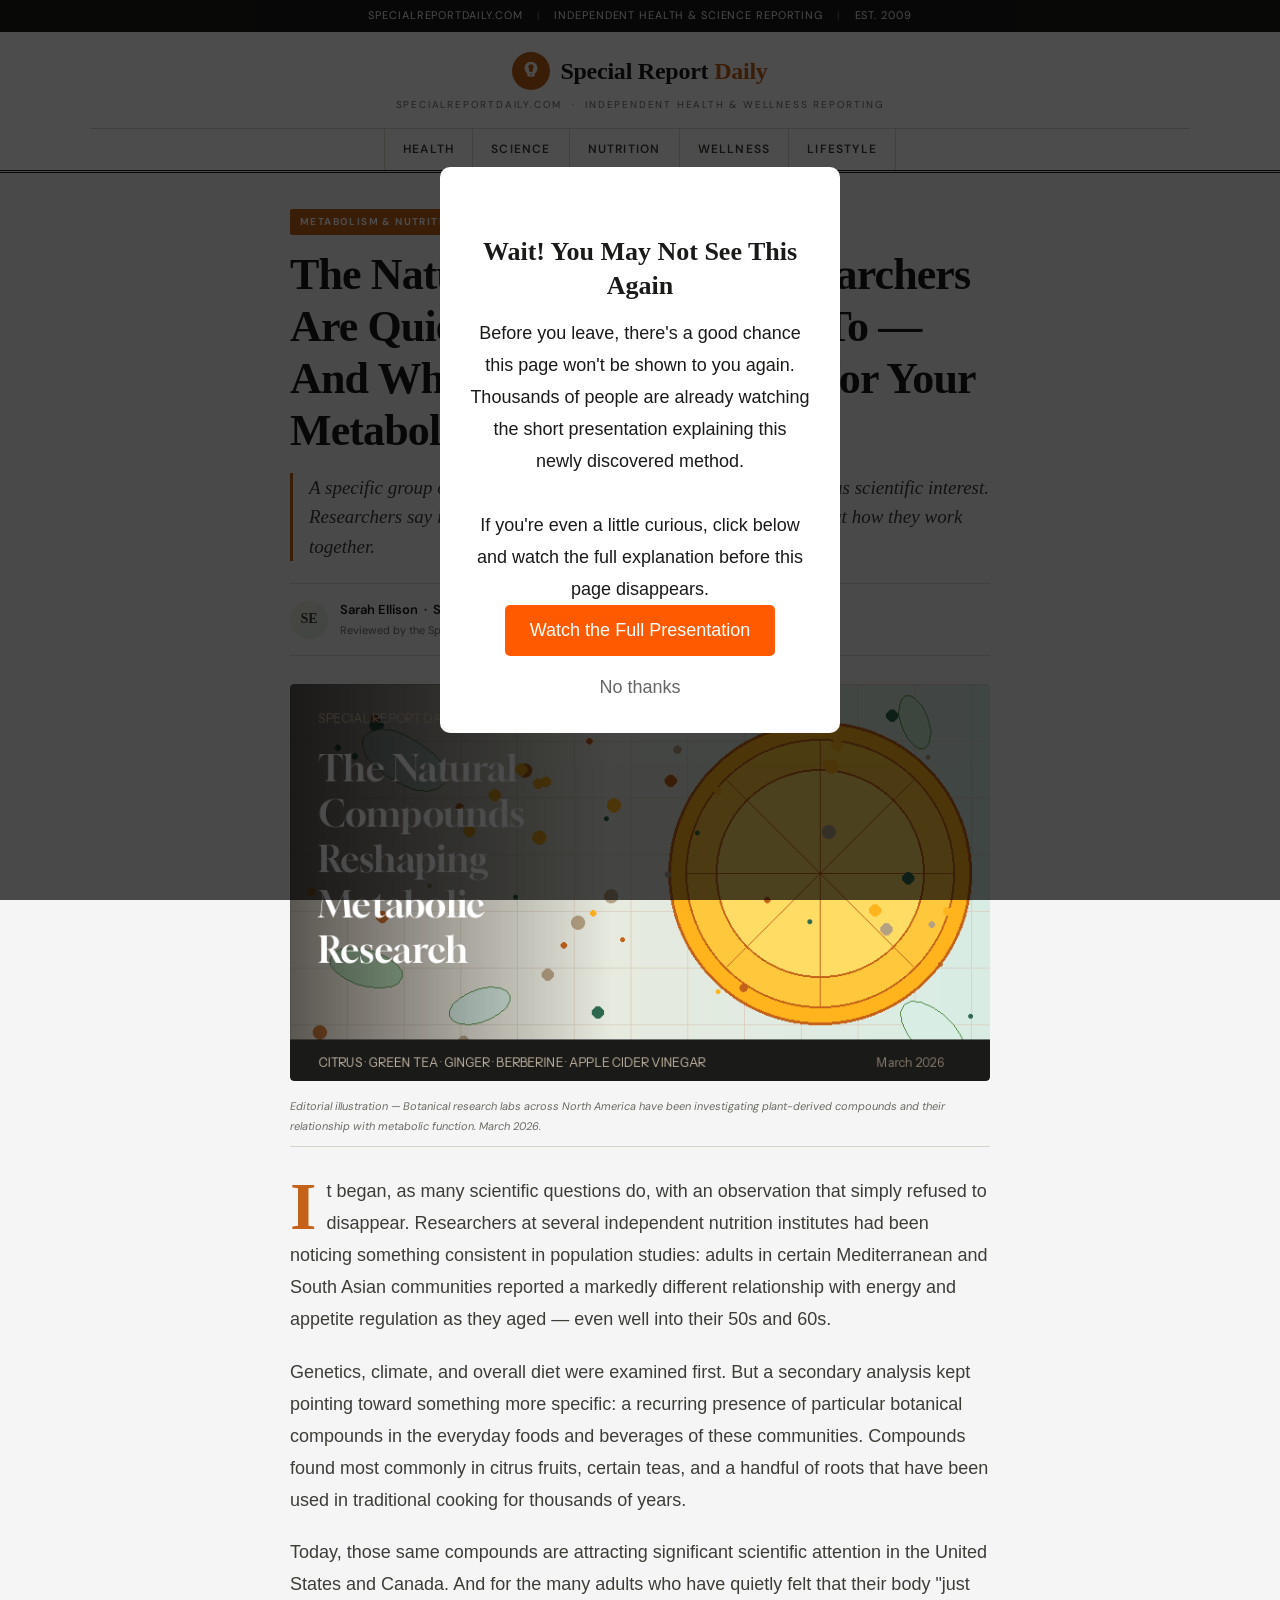
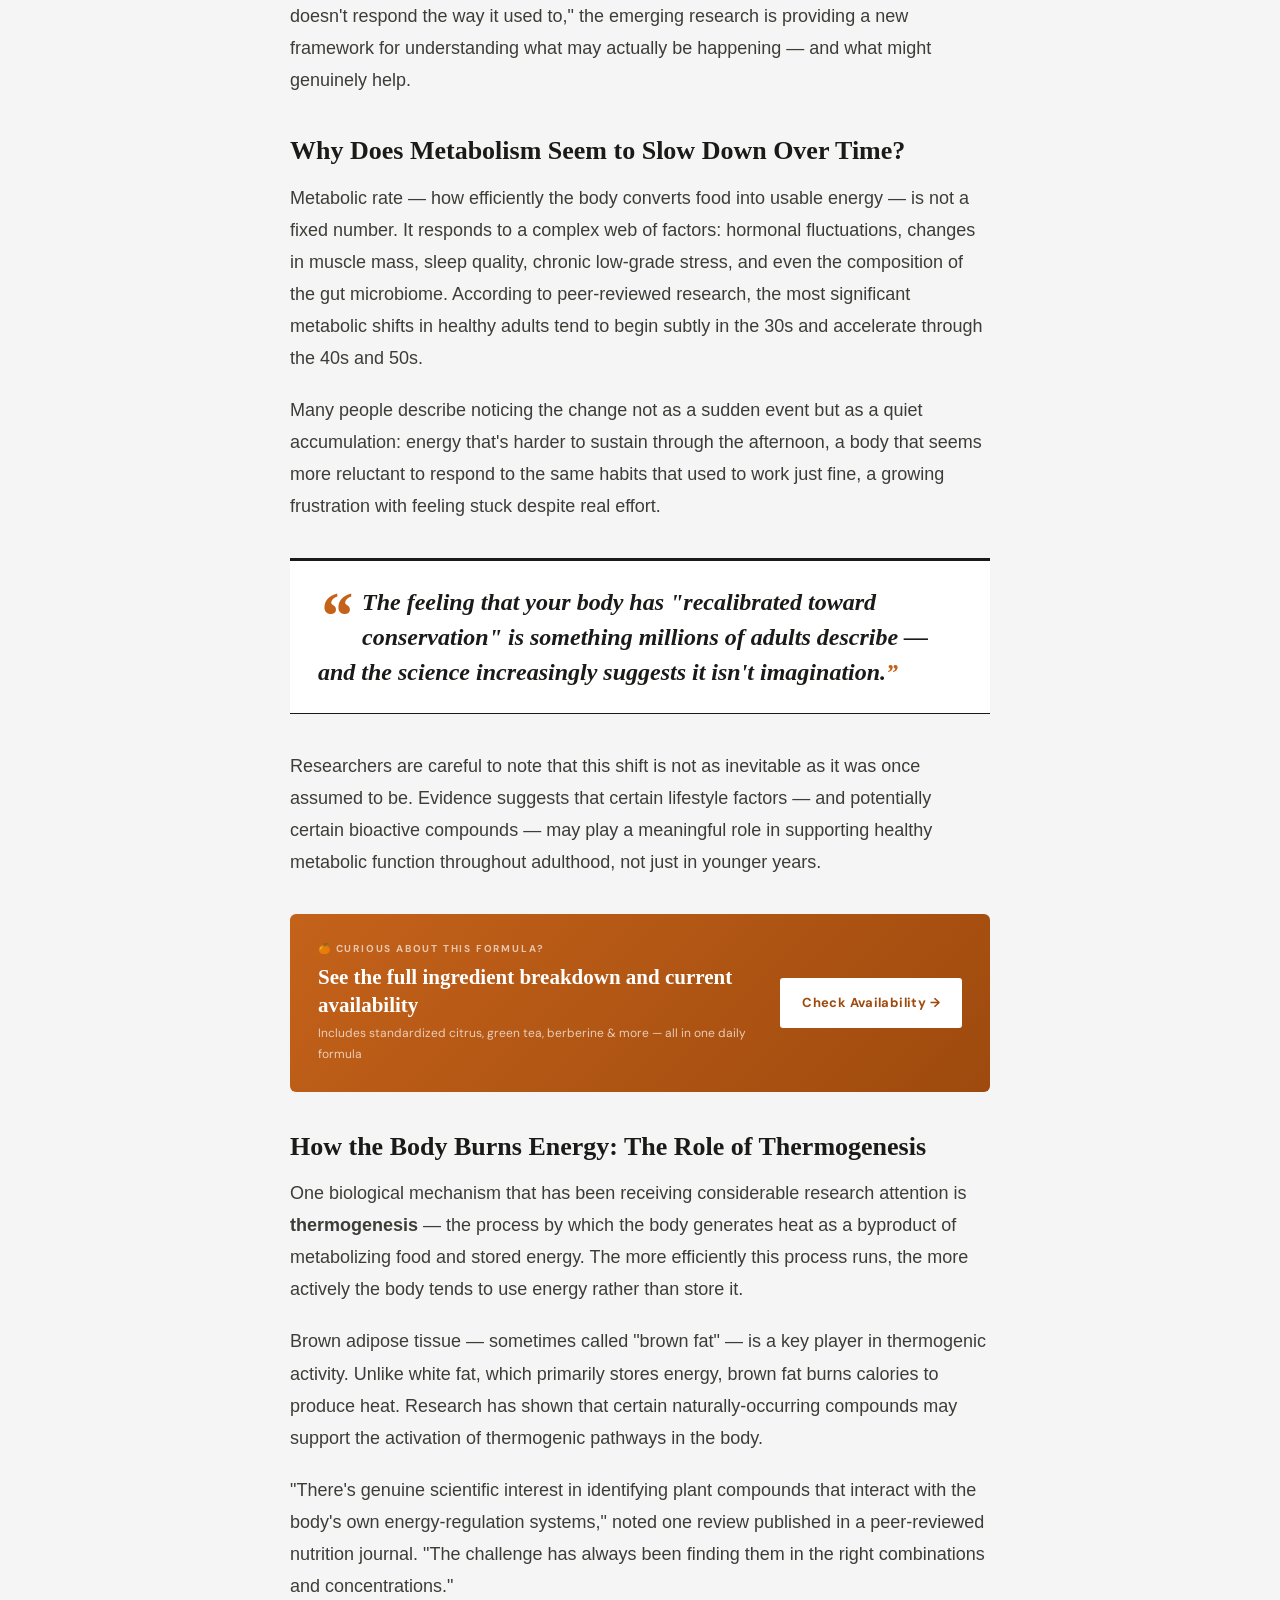
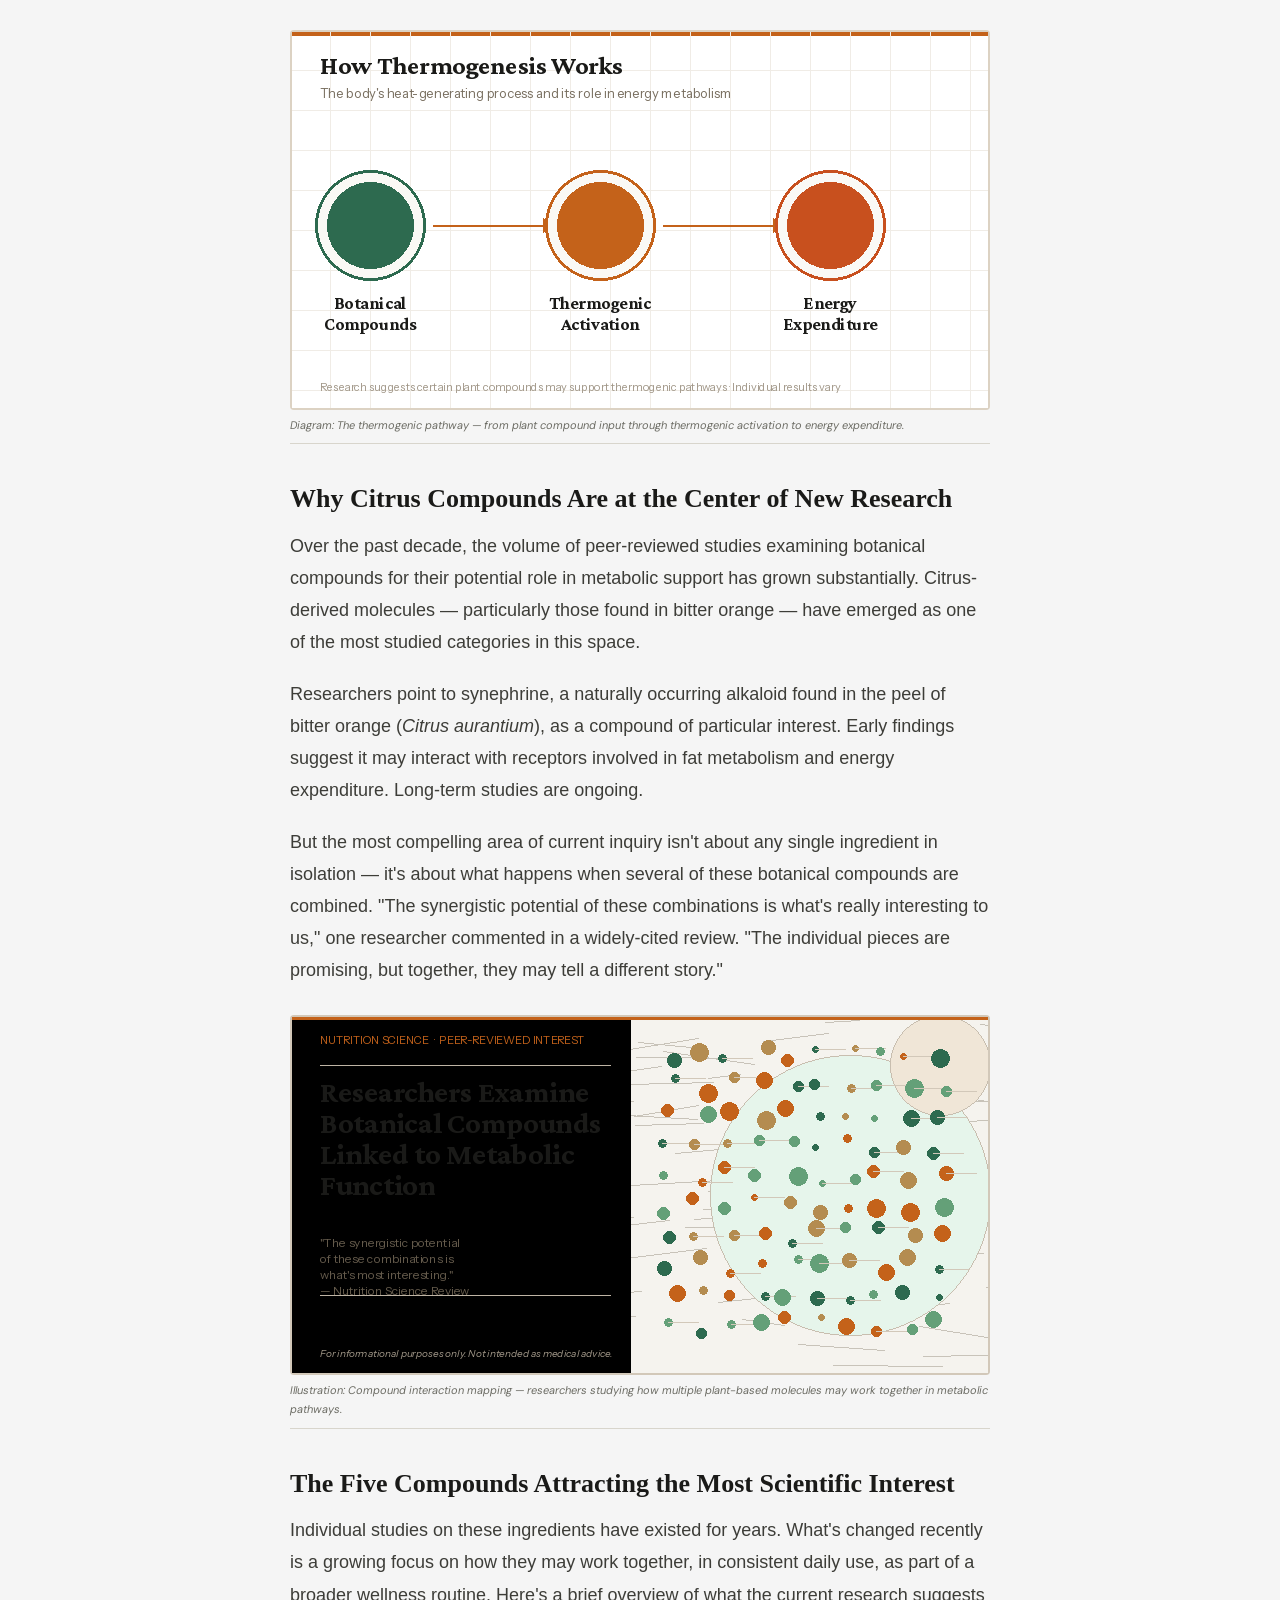
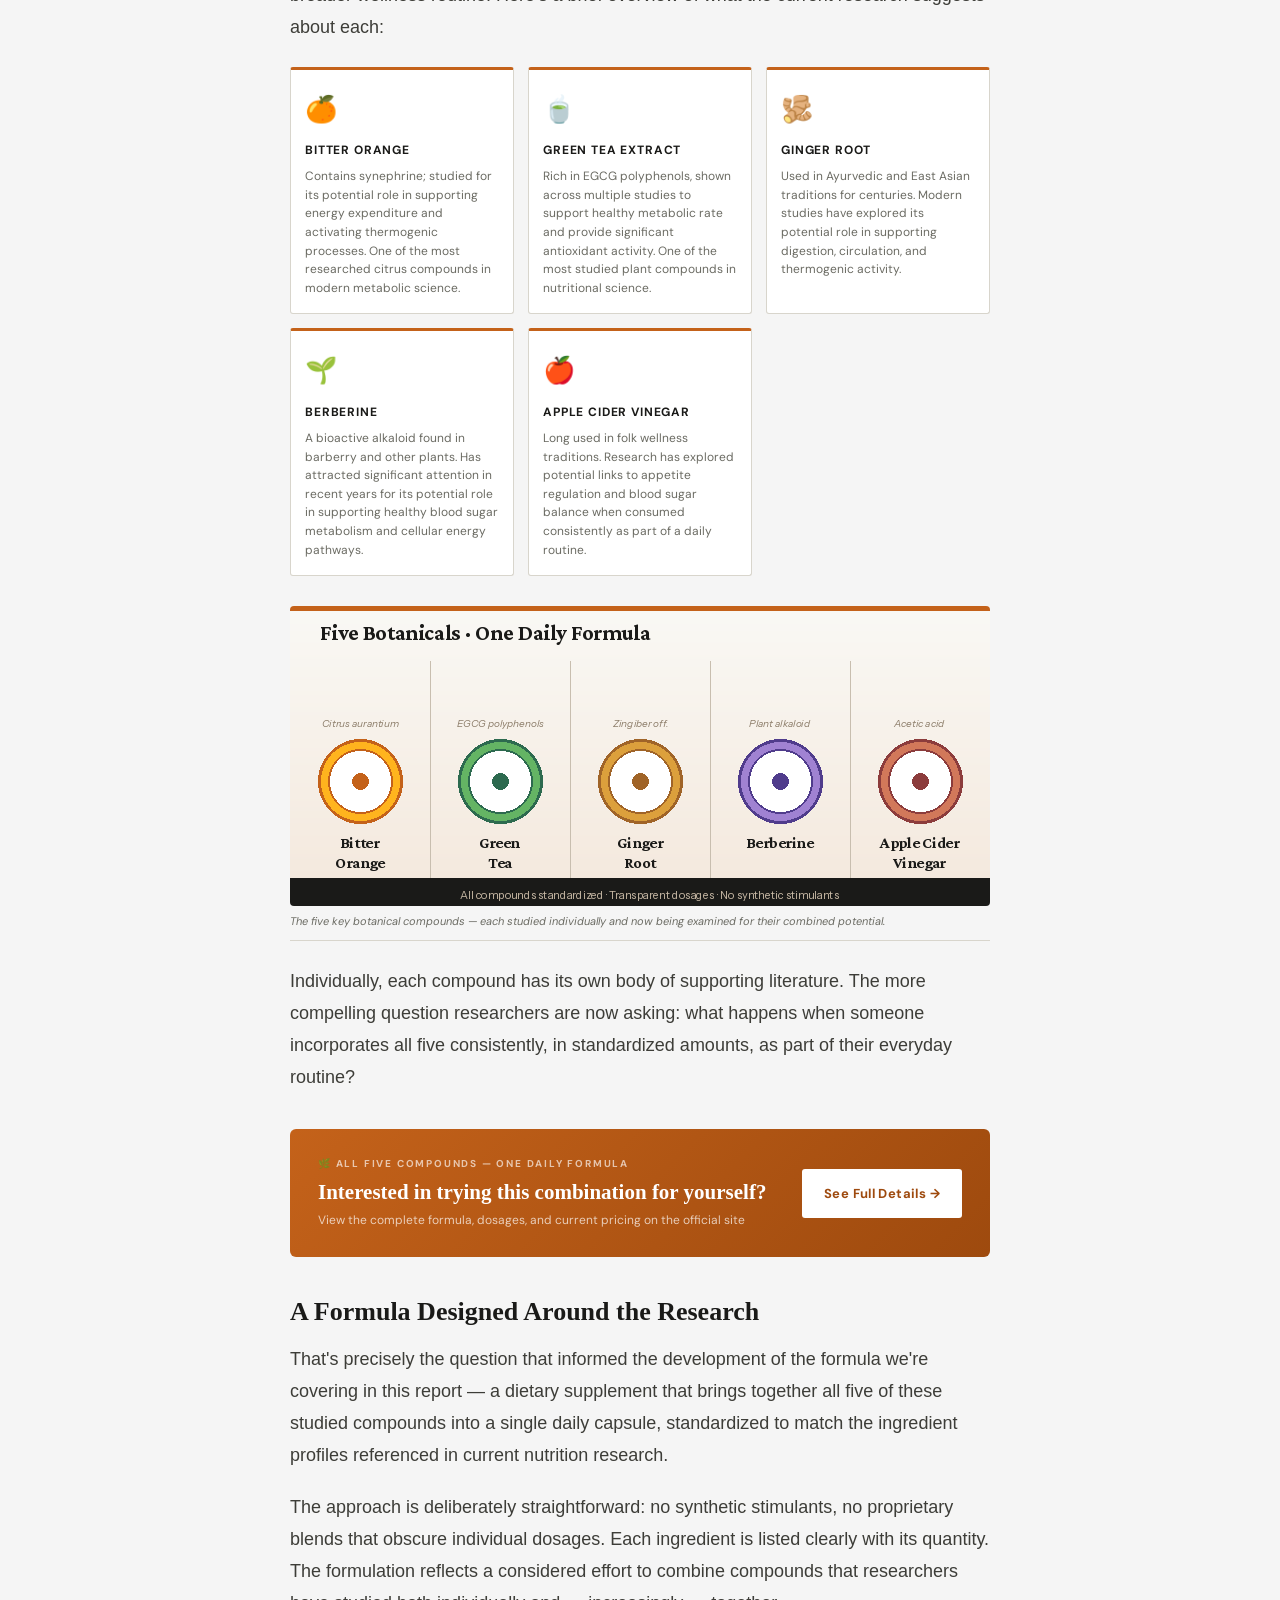
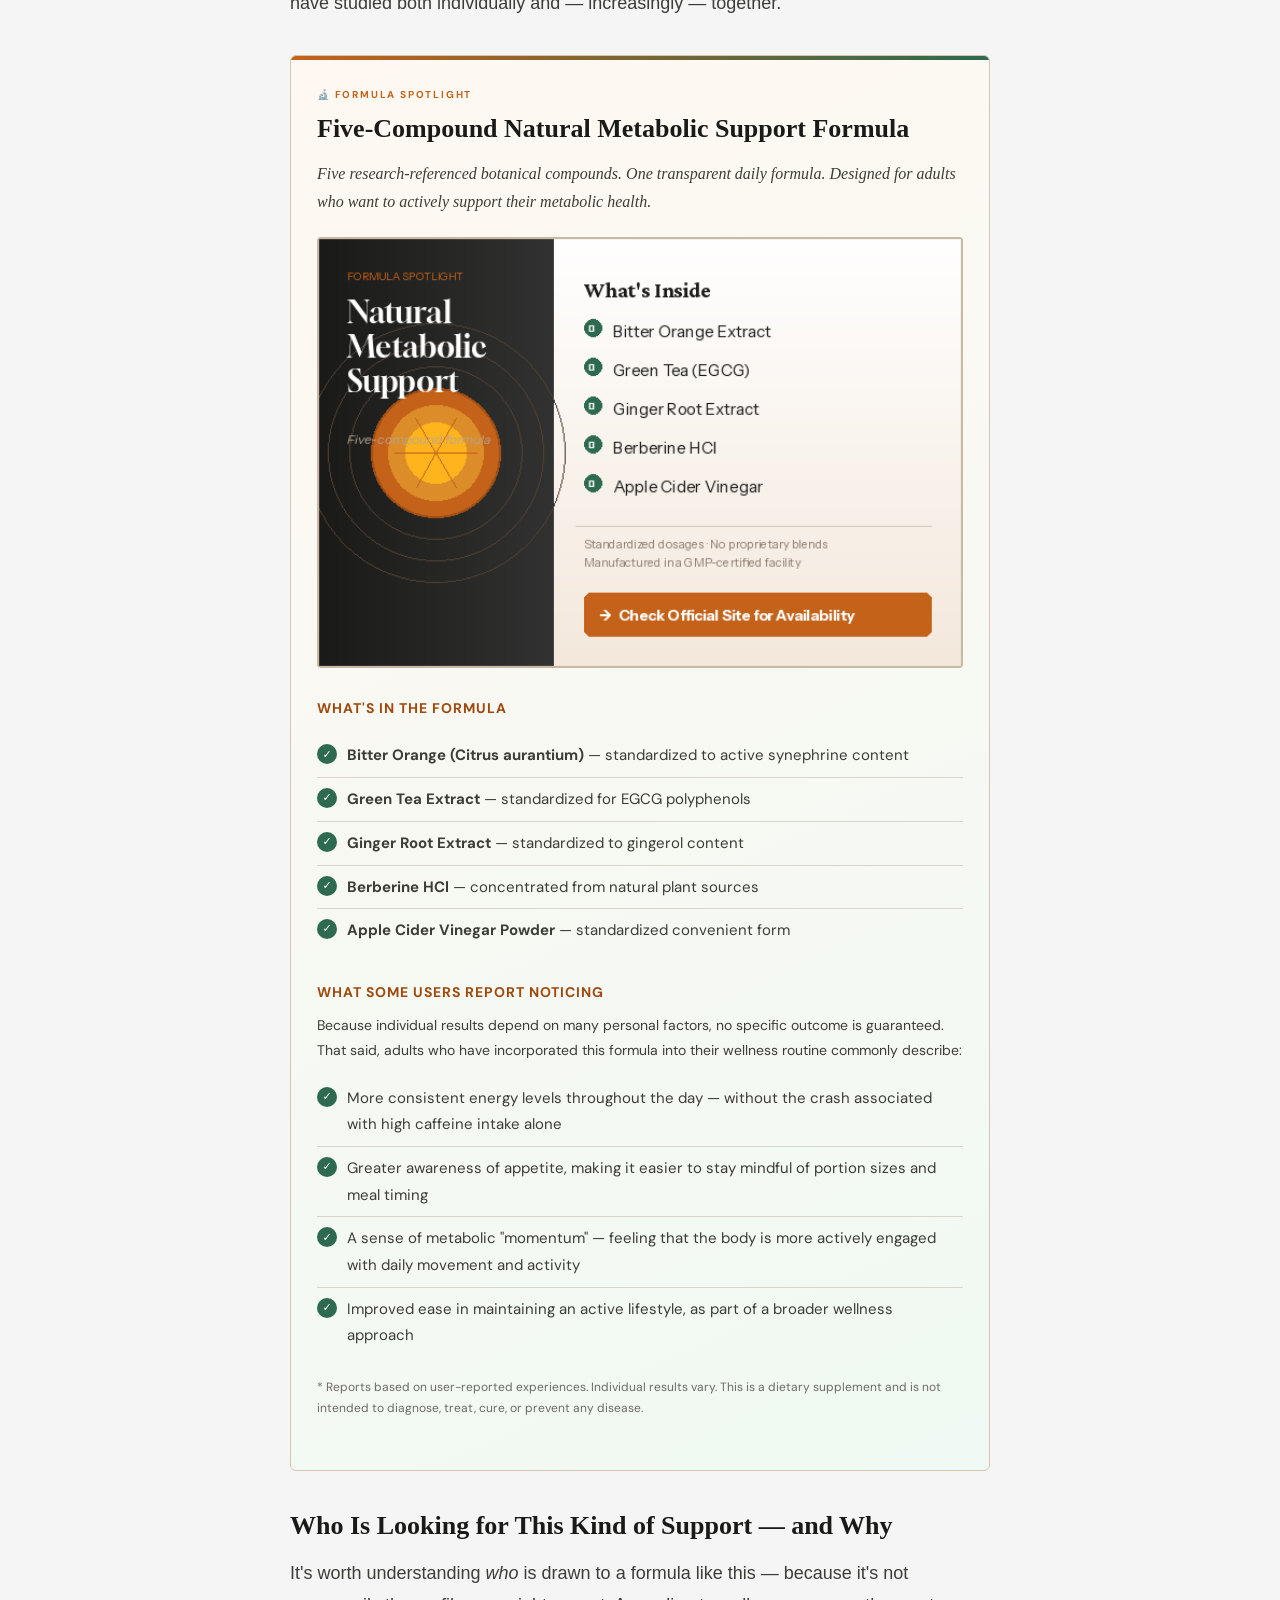
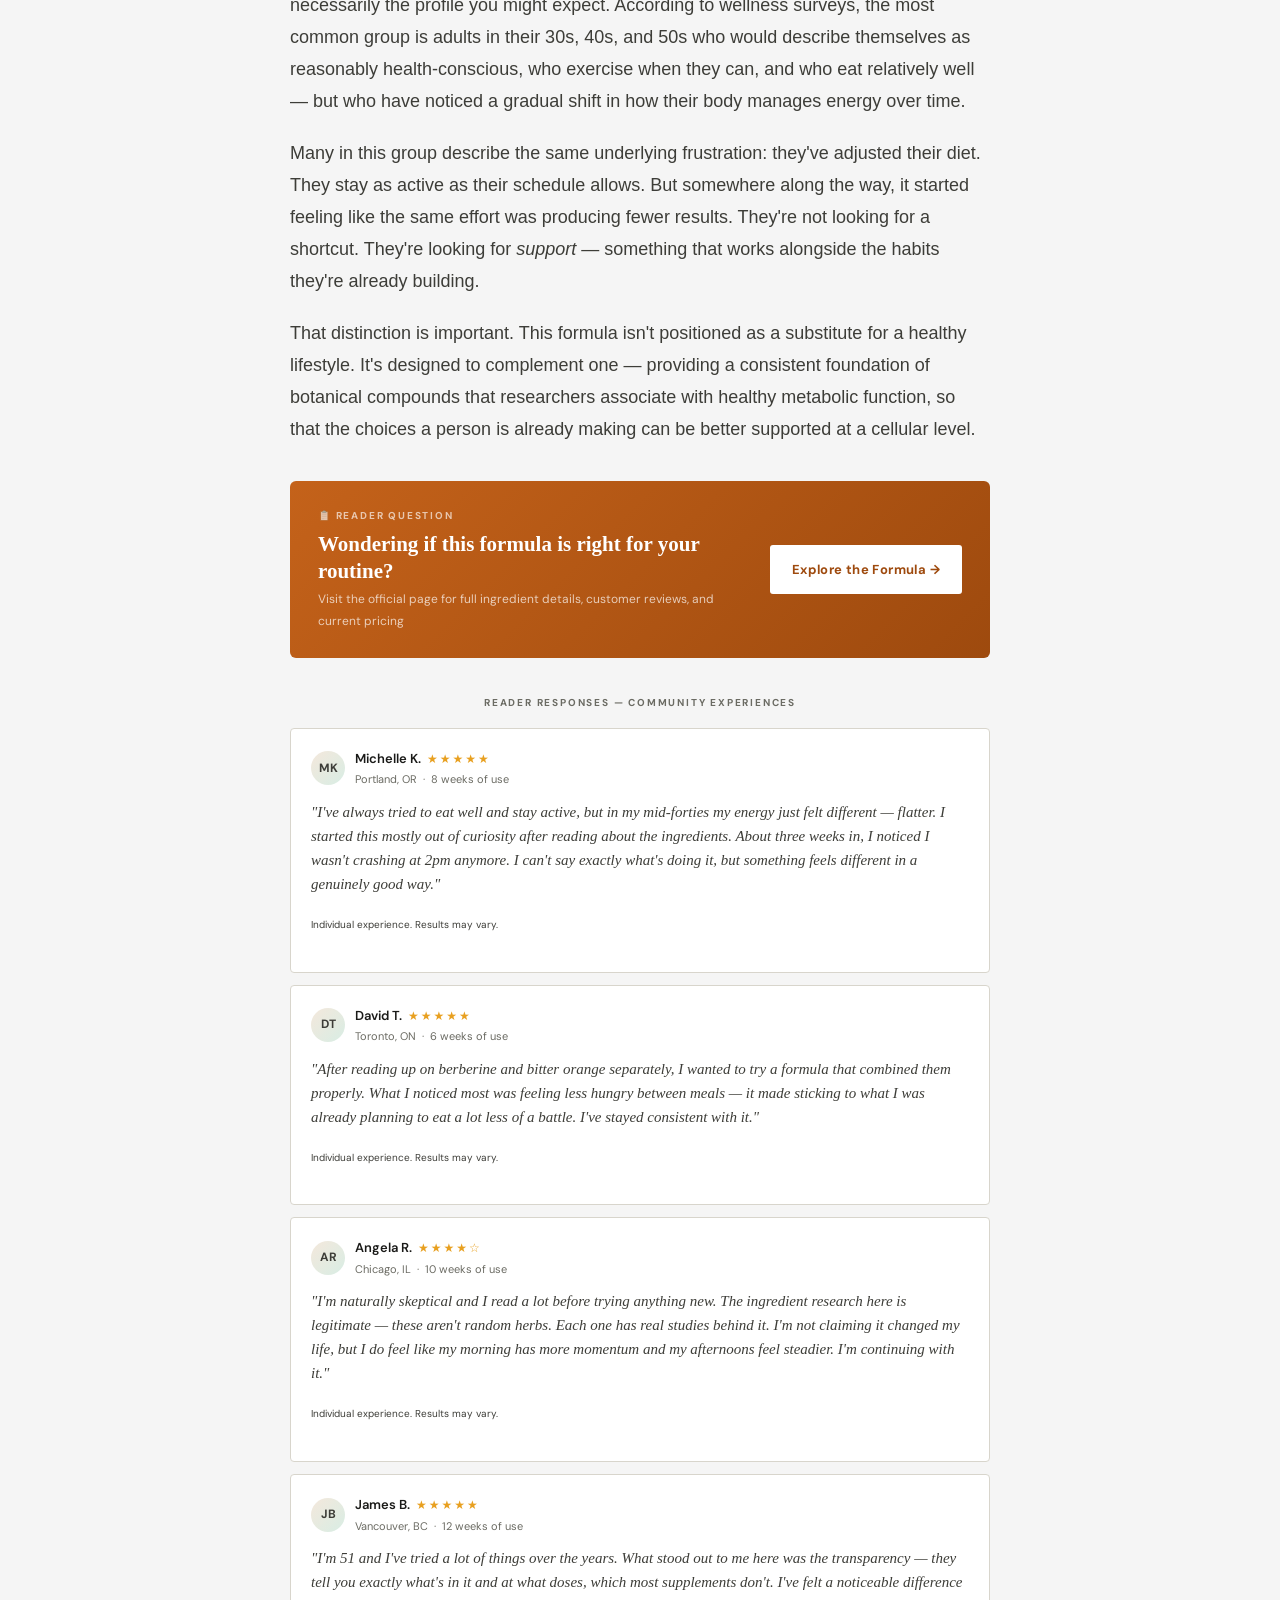
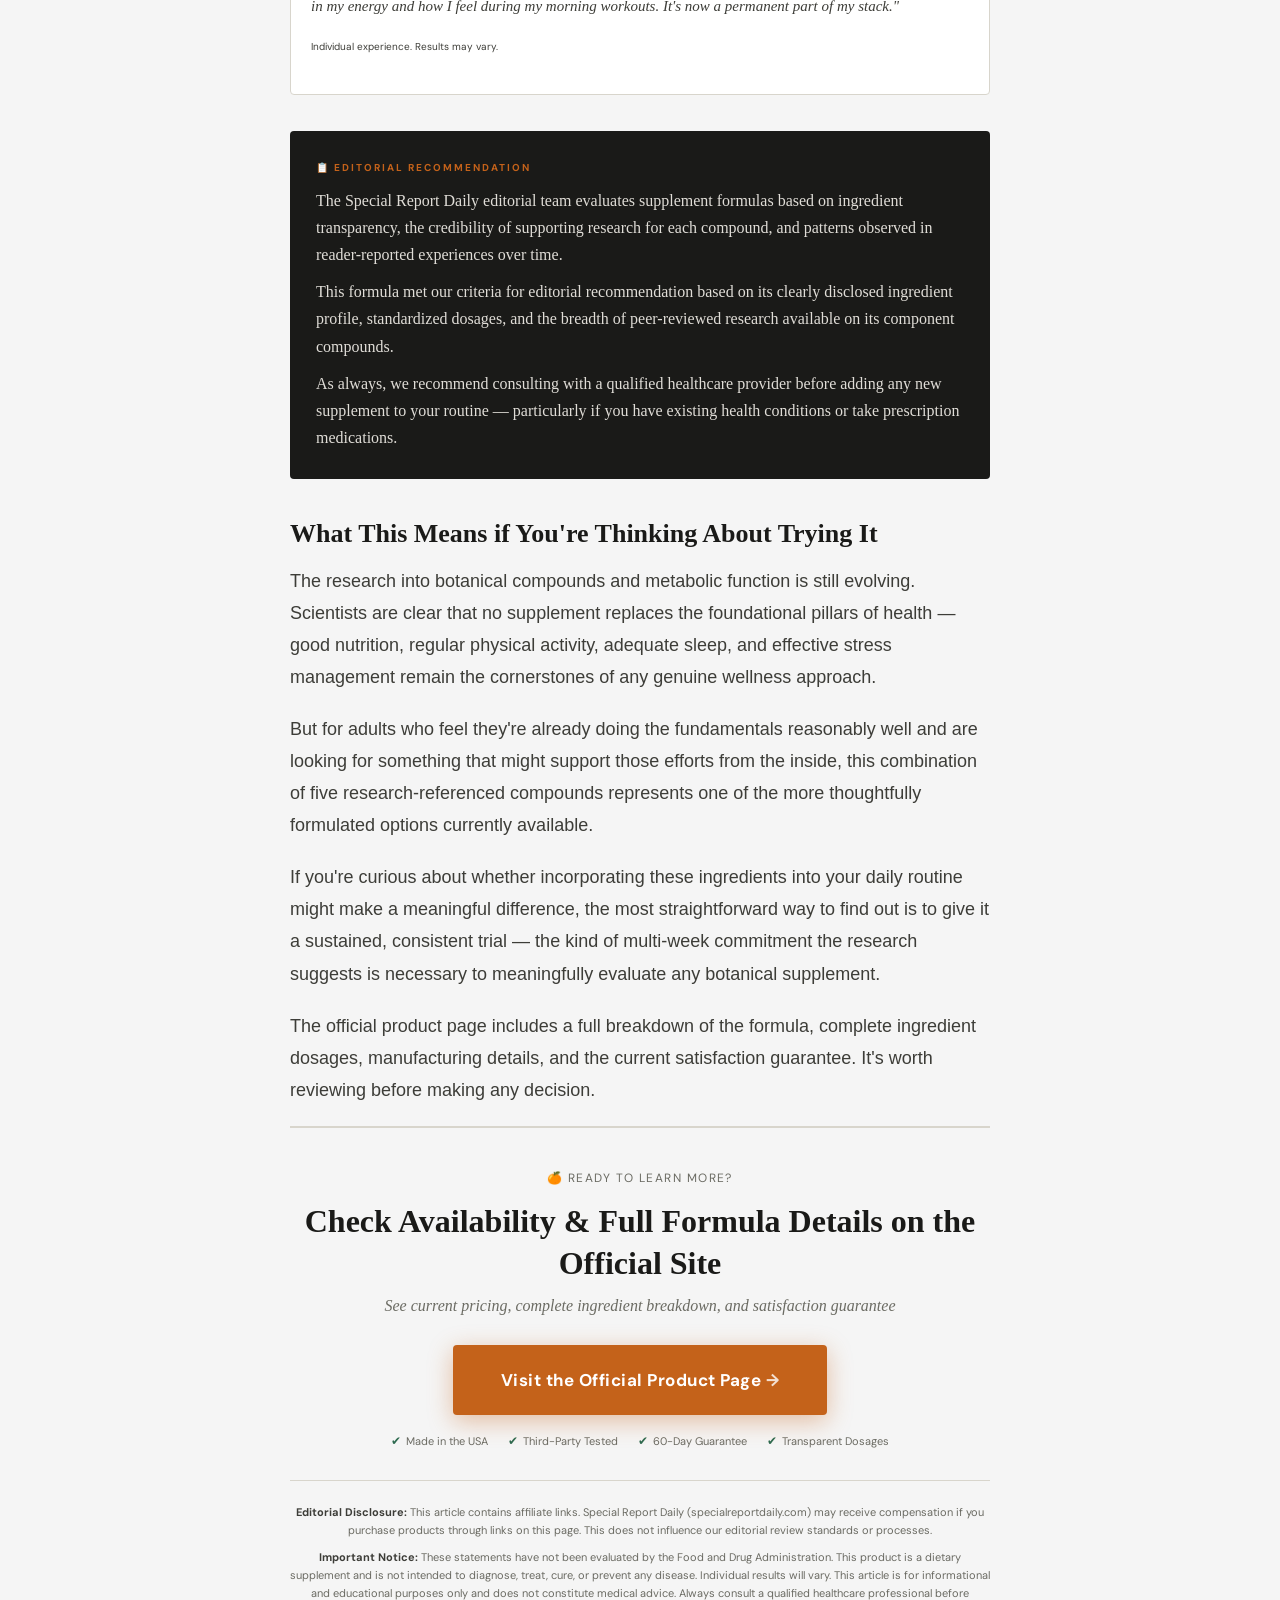
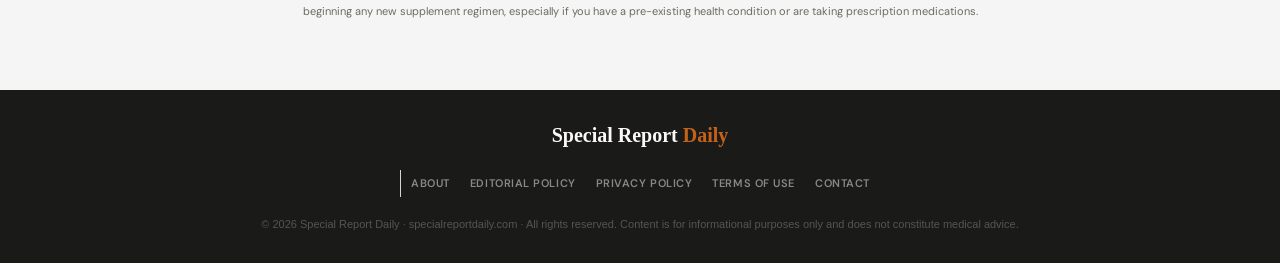
==== commit 665bb116: "Update index.html" ====
--- a/index.html
+++ b/index.html
@@ -155,7 +155,7 @@
   Thousands of people are already watching the short presentation explaining
   this newly discovered method.
   </p>
-  <br><br>
+  <br>
   <p>
   If you're even a little curious, click below and watch the full explanation
   before this page disappears.
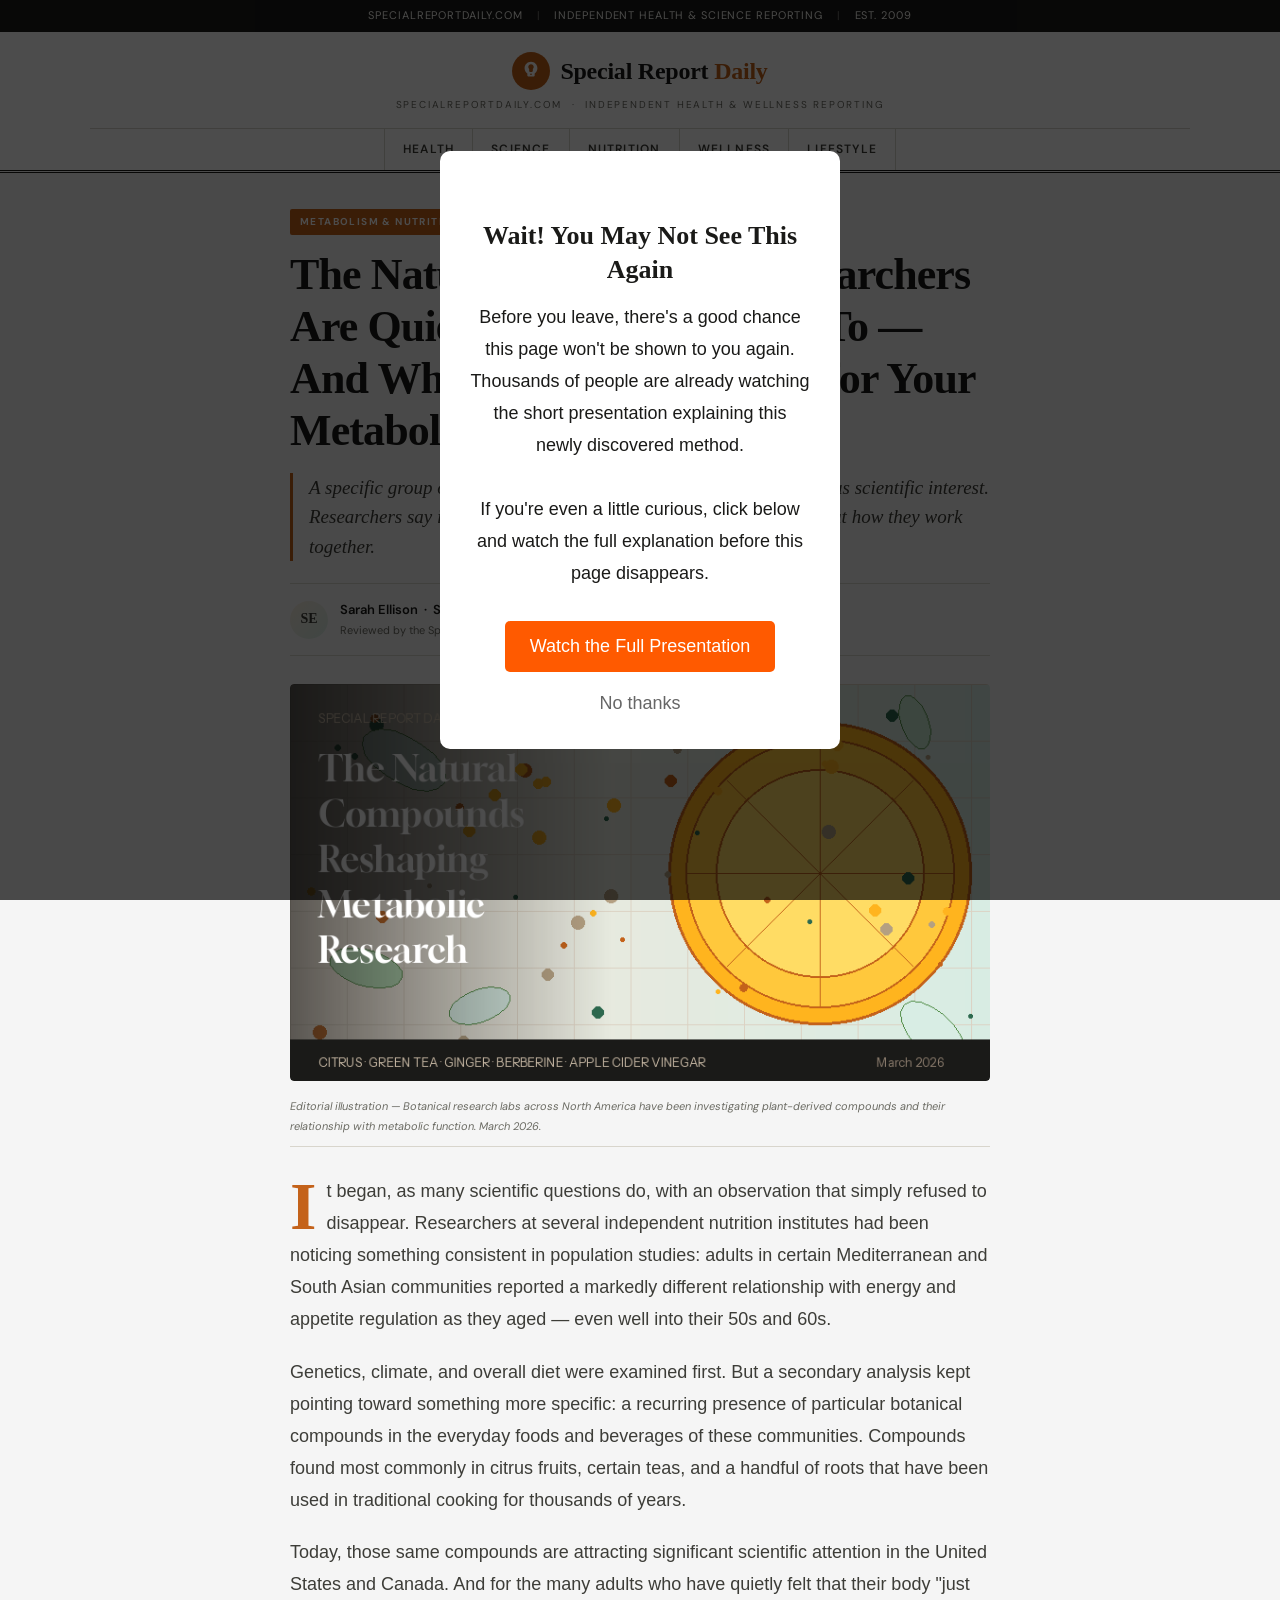
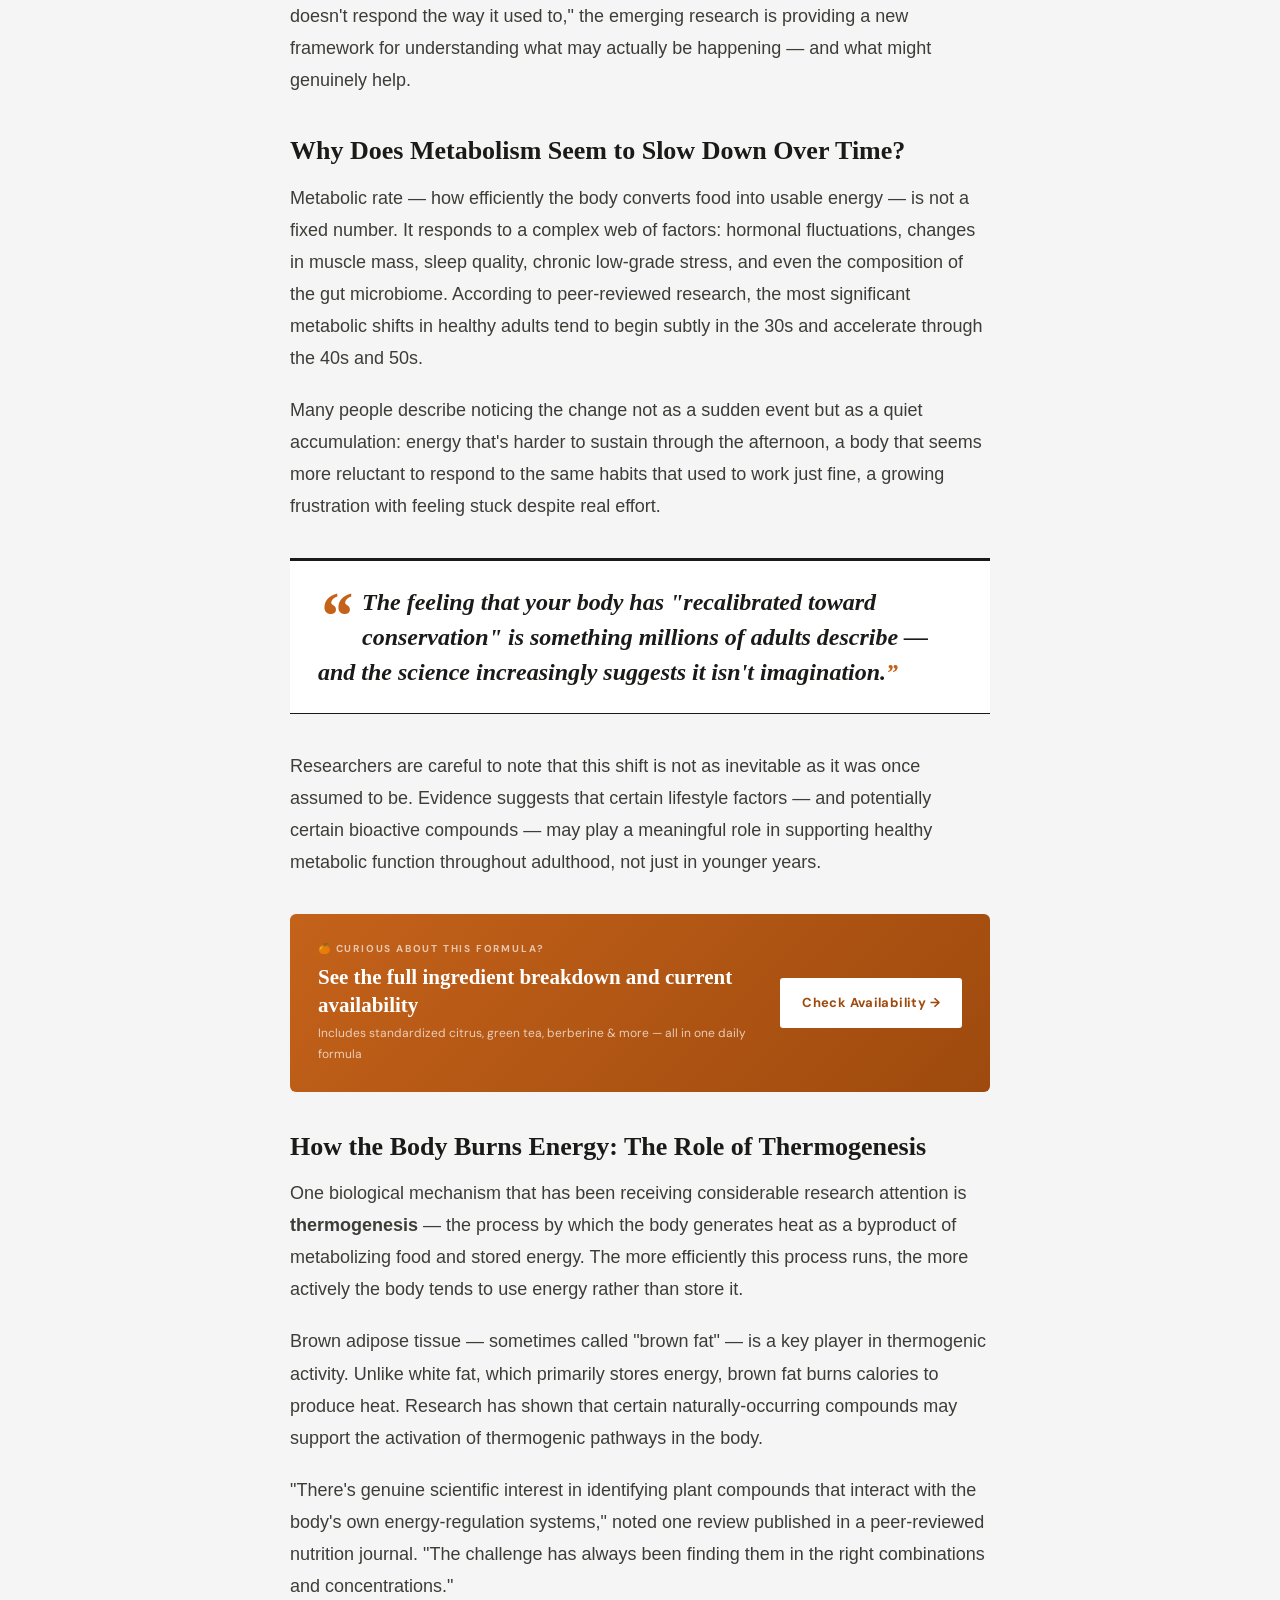
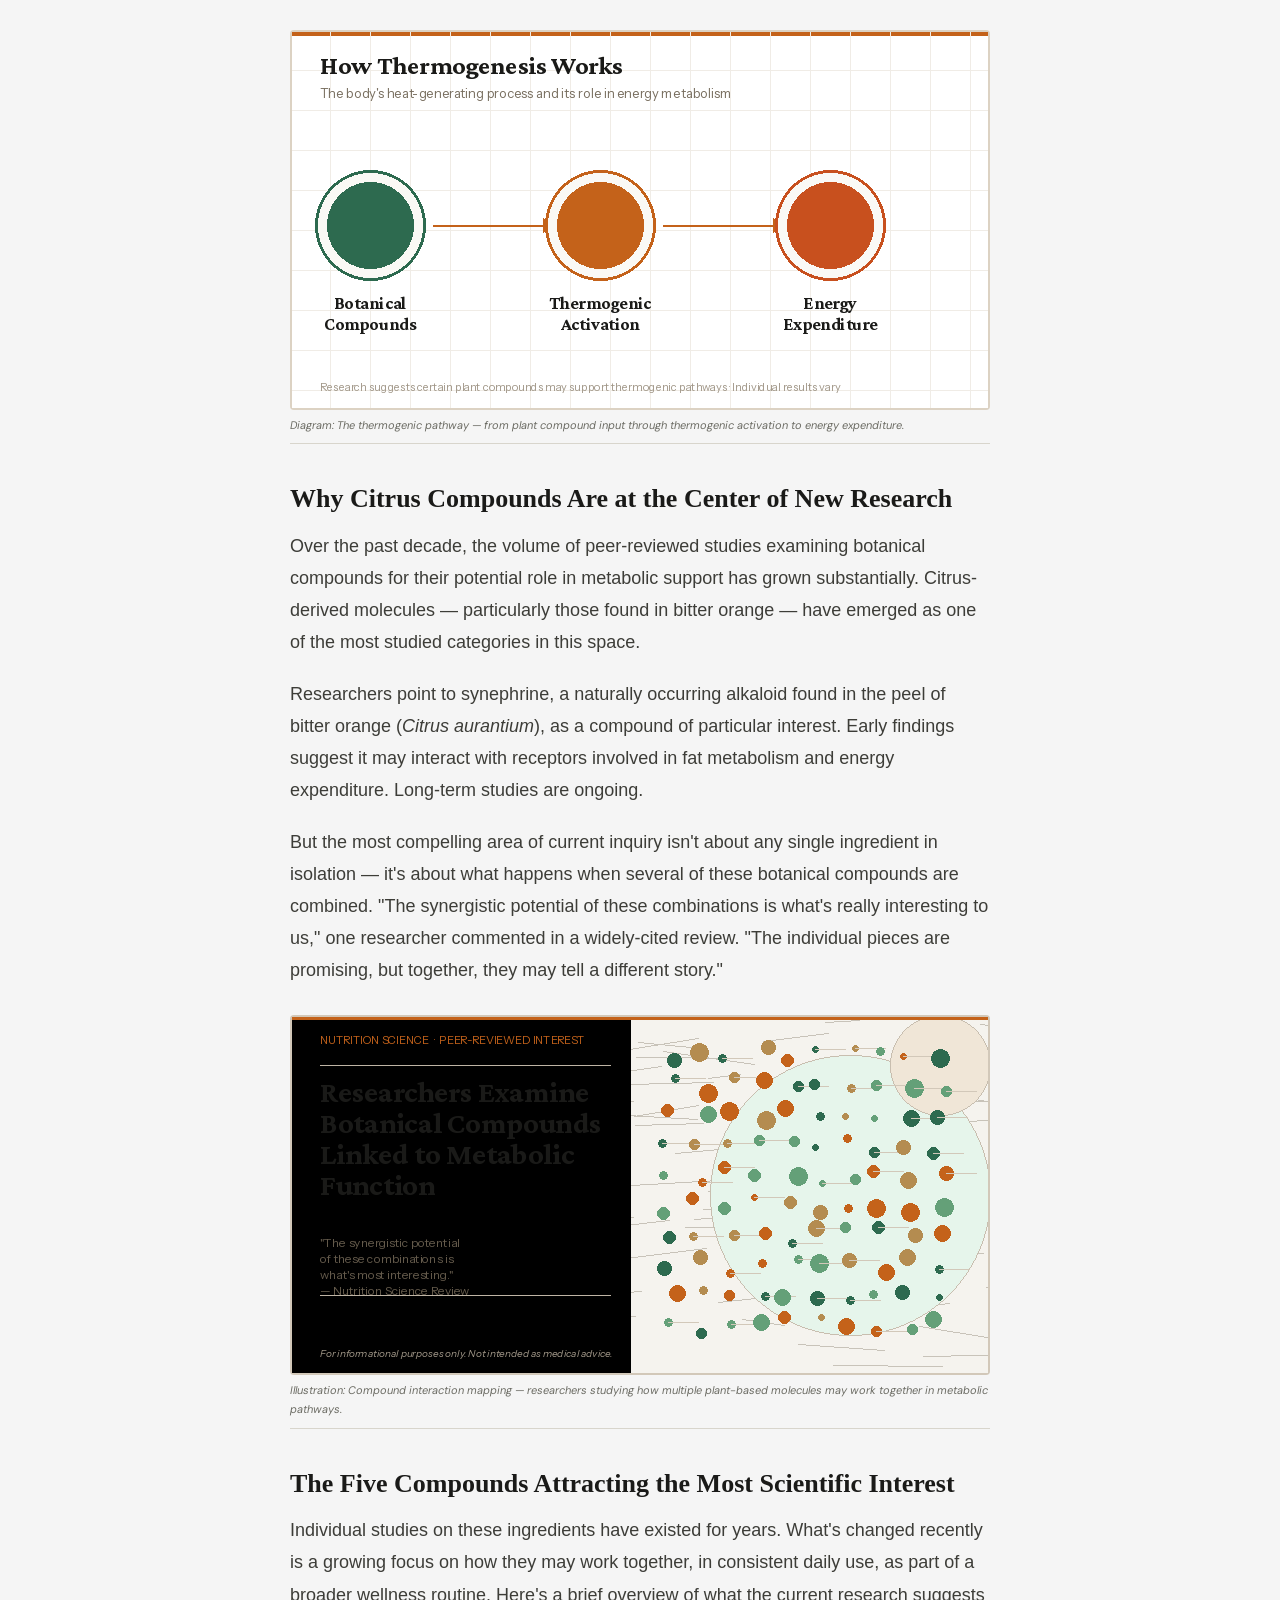
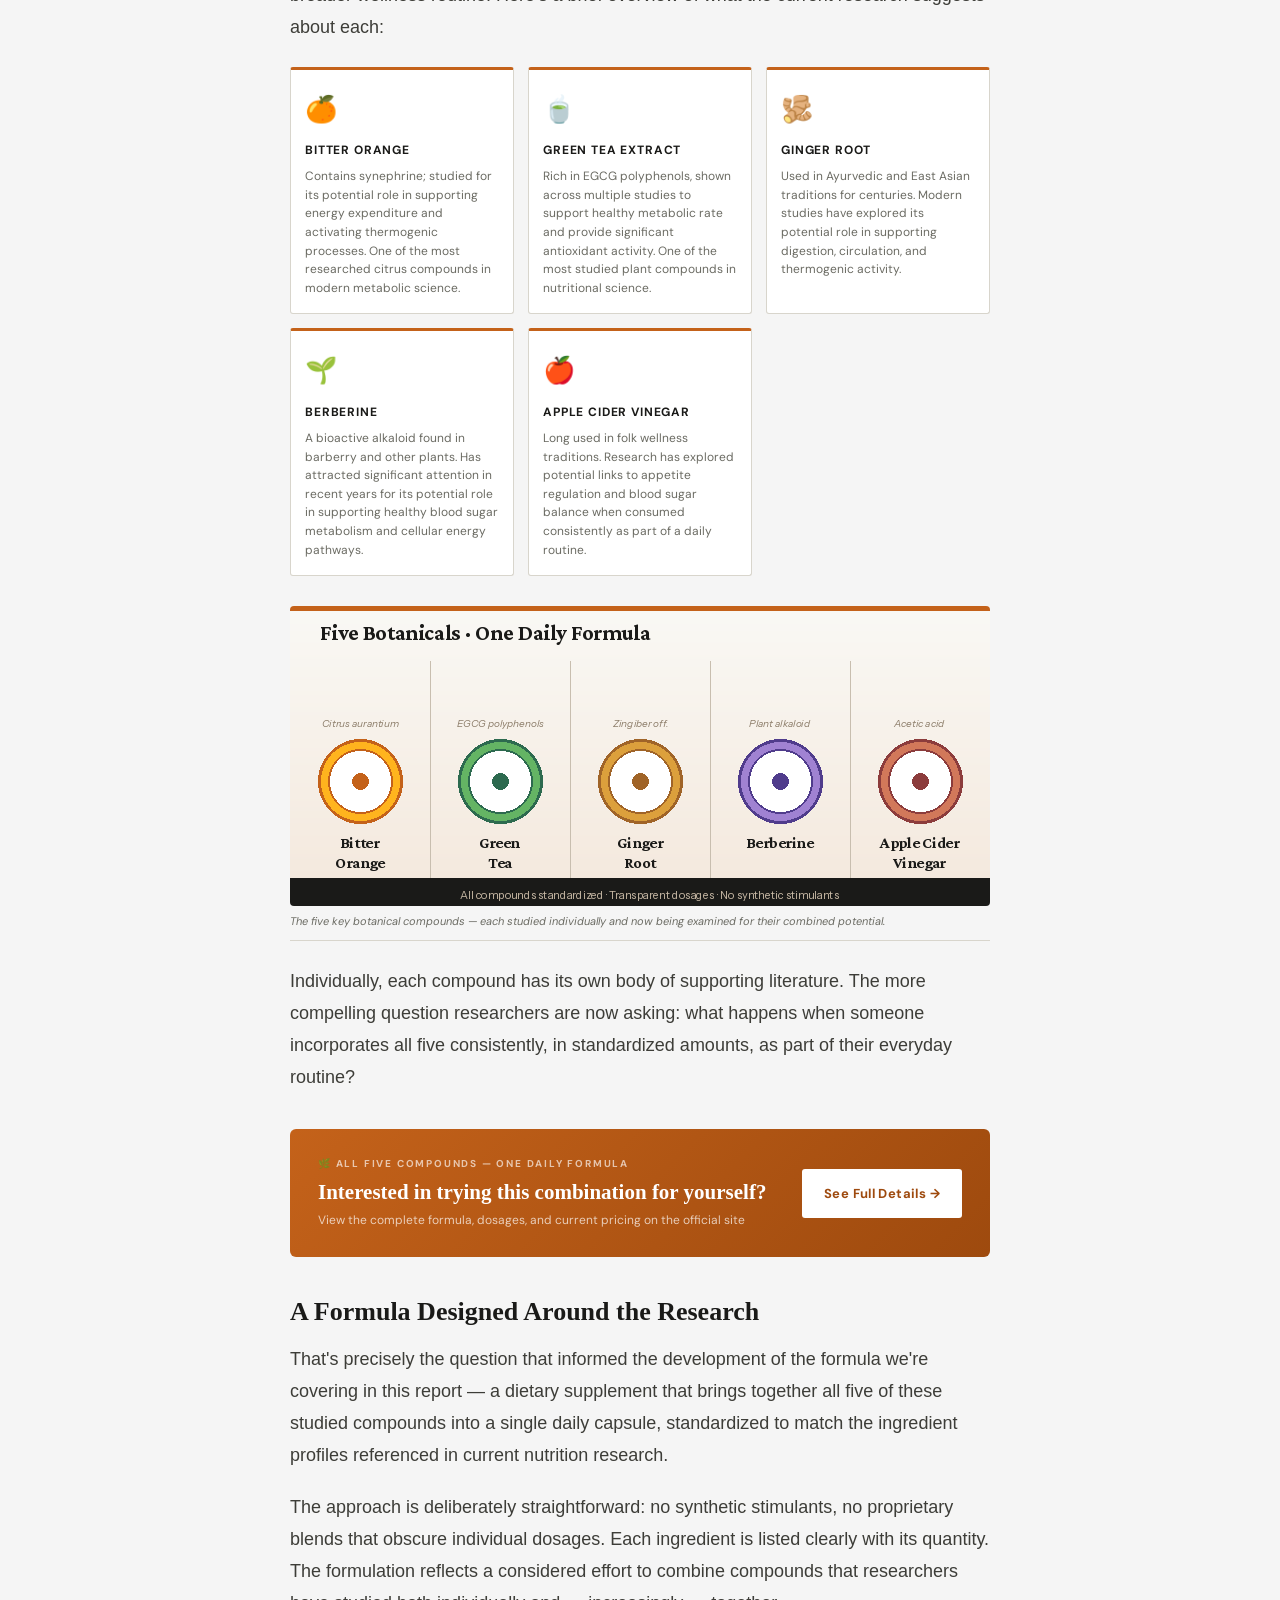
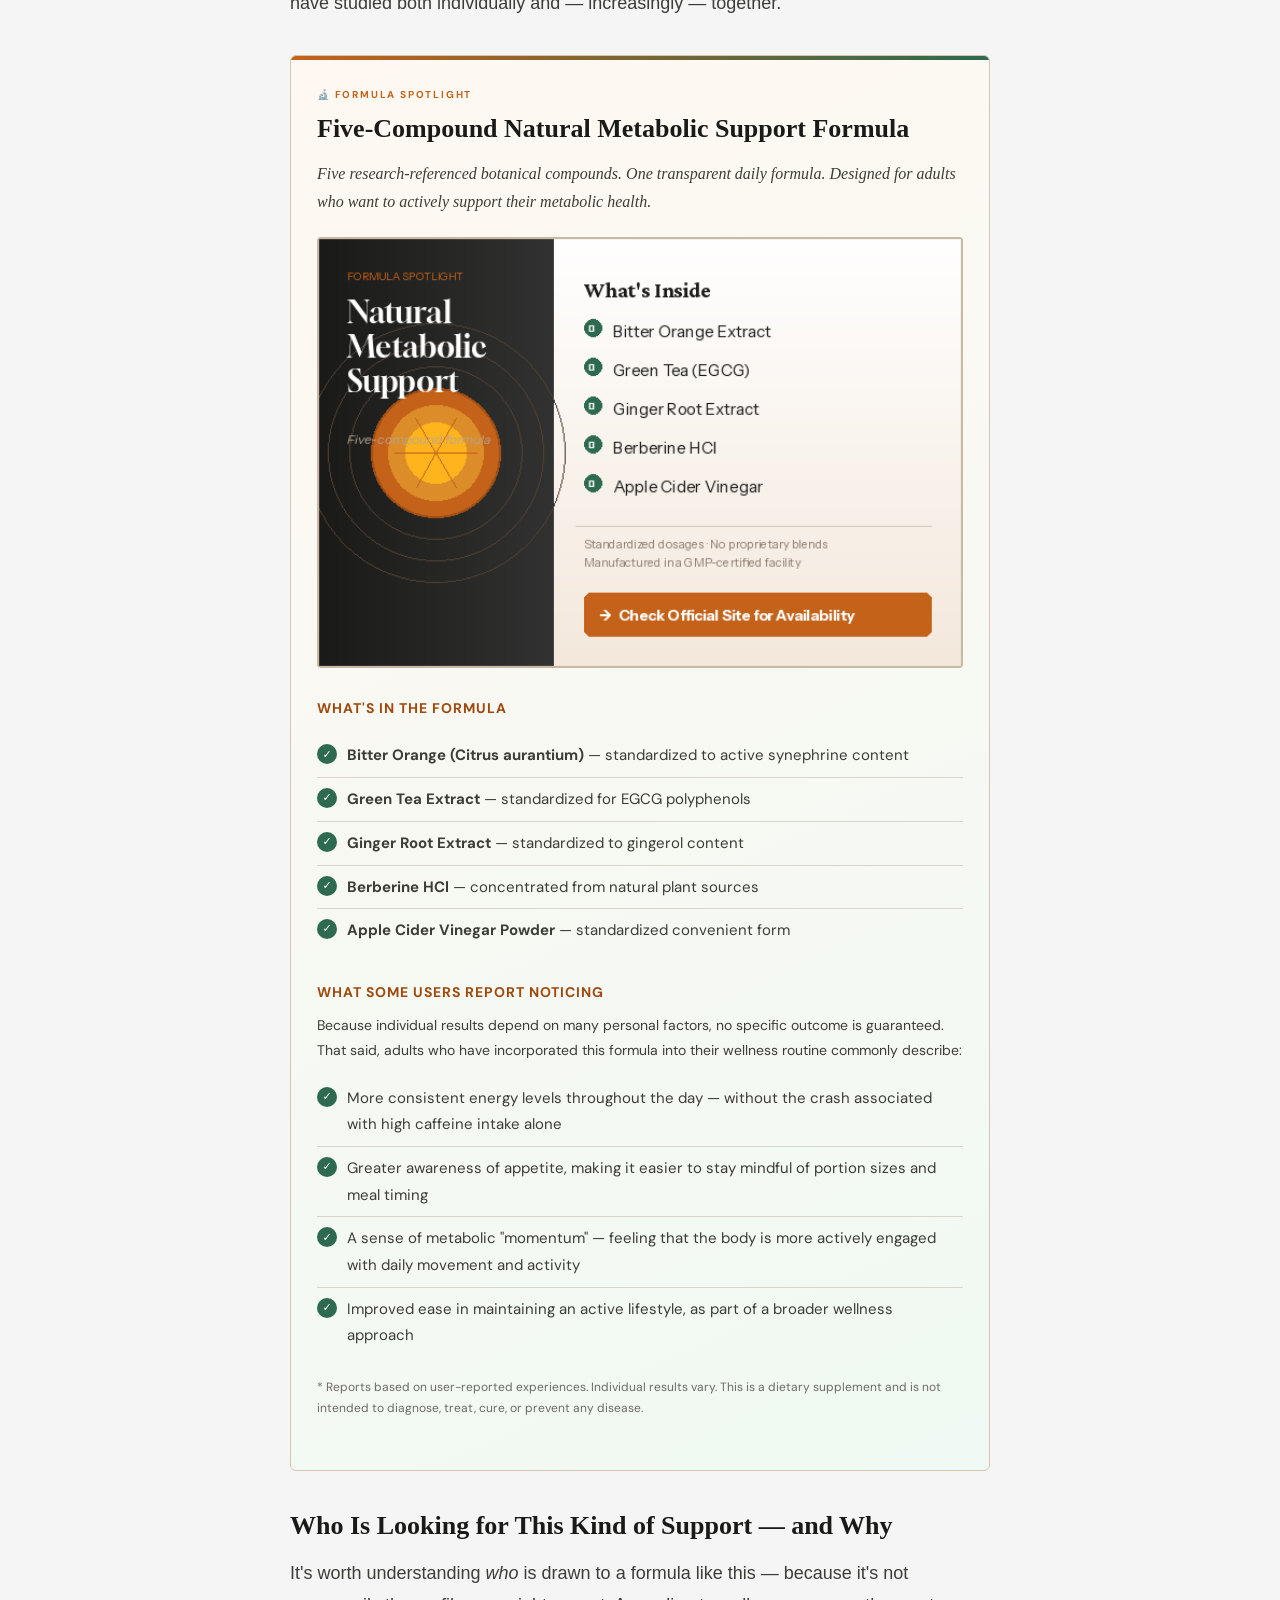
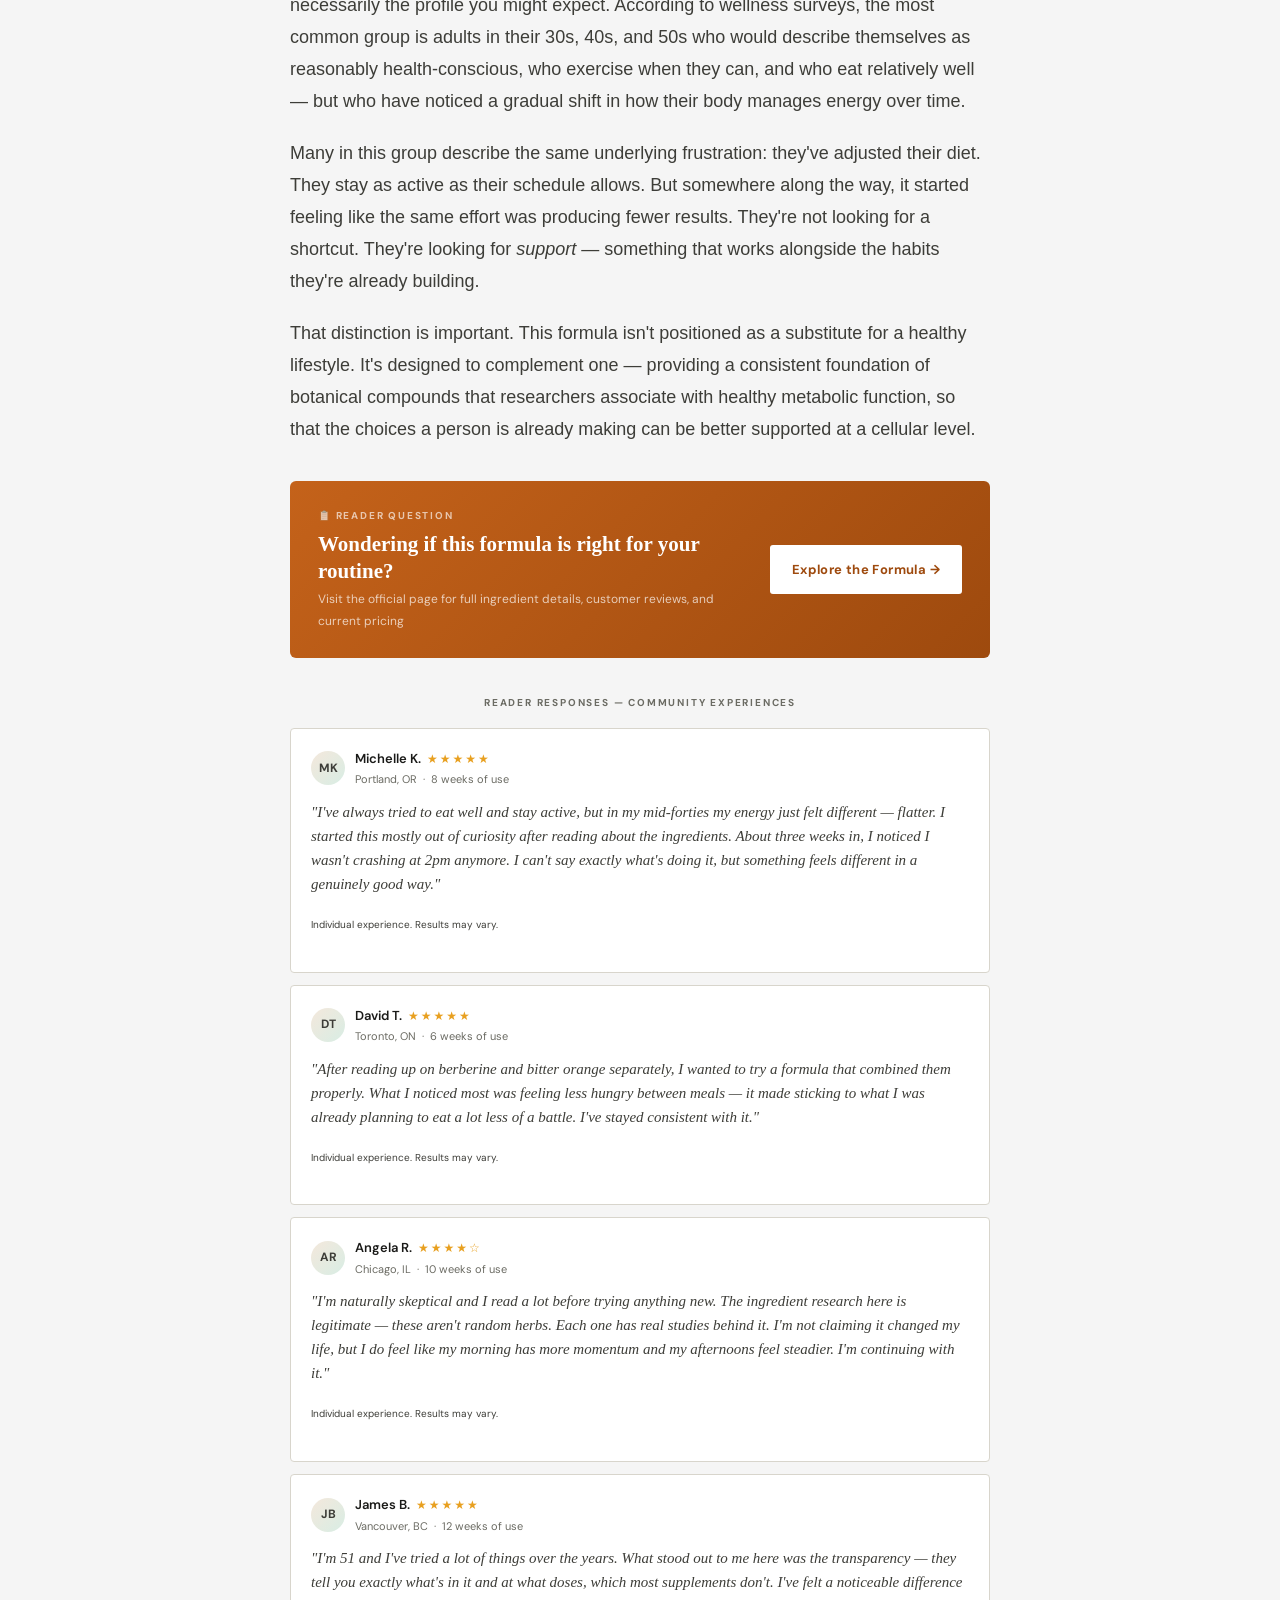
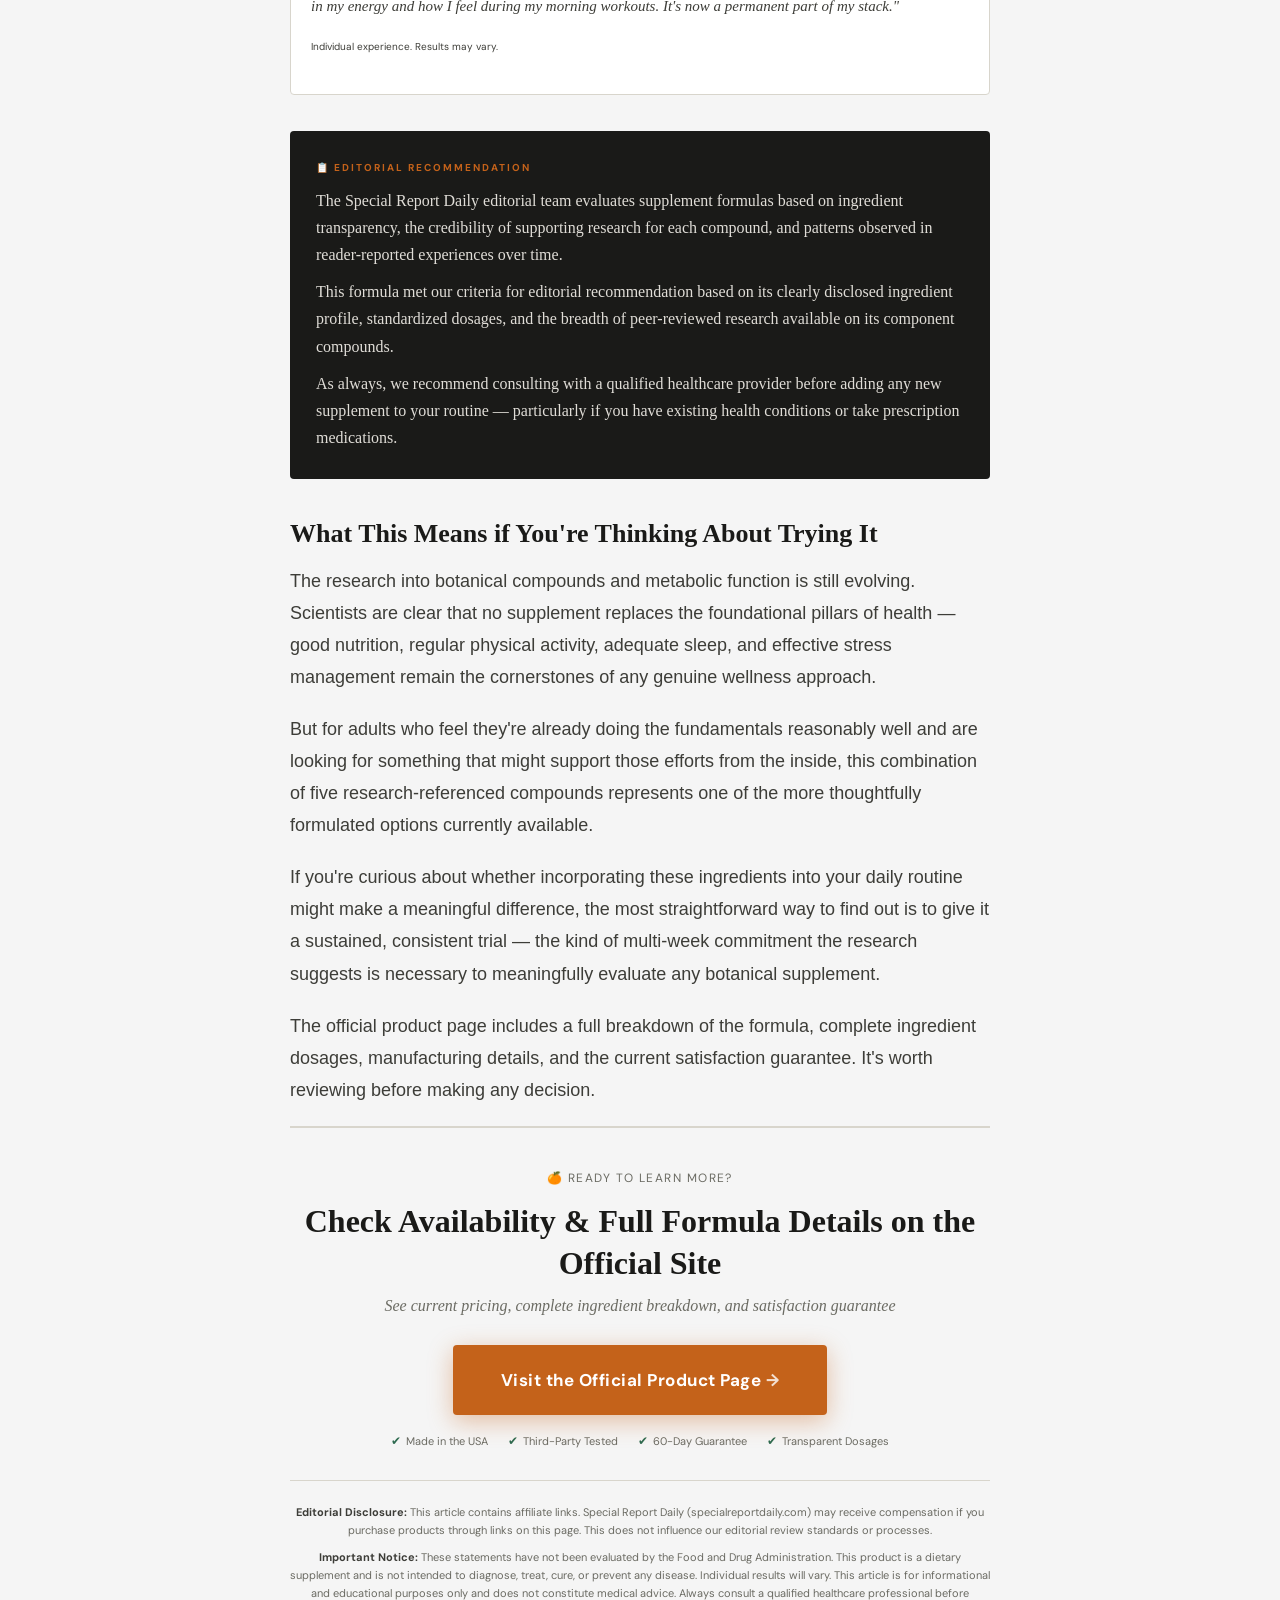
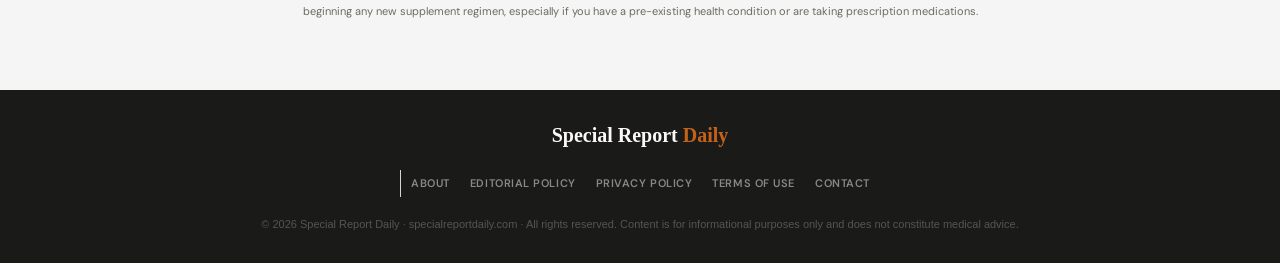
==== commit a6c5ee95: "Update index.html" ====
--- a/index.html
+++ b/index.html
@@ -160,7 +160,7 @@
   If you're even a little curious, click below and watch the full explanation
   before this page disappears.
   </p>
-
+  <br>
   <a href="https://e6afdk310h5cds34kq2l21vjrp.hop.clickbank.net" target="_blank">
   <button>Watch the Full Presentation</button>
   </a>
